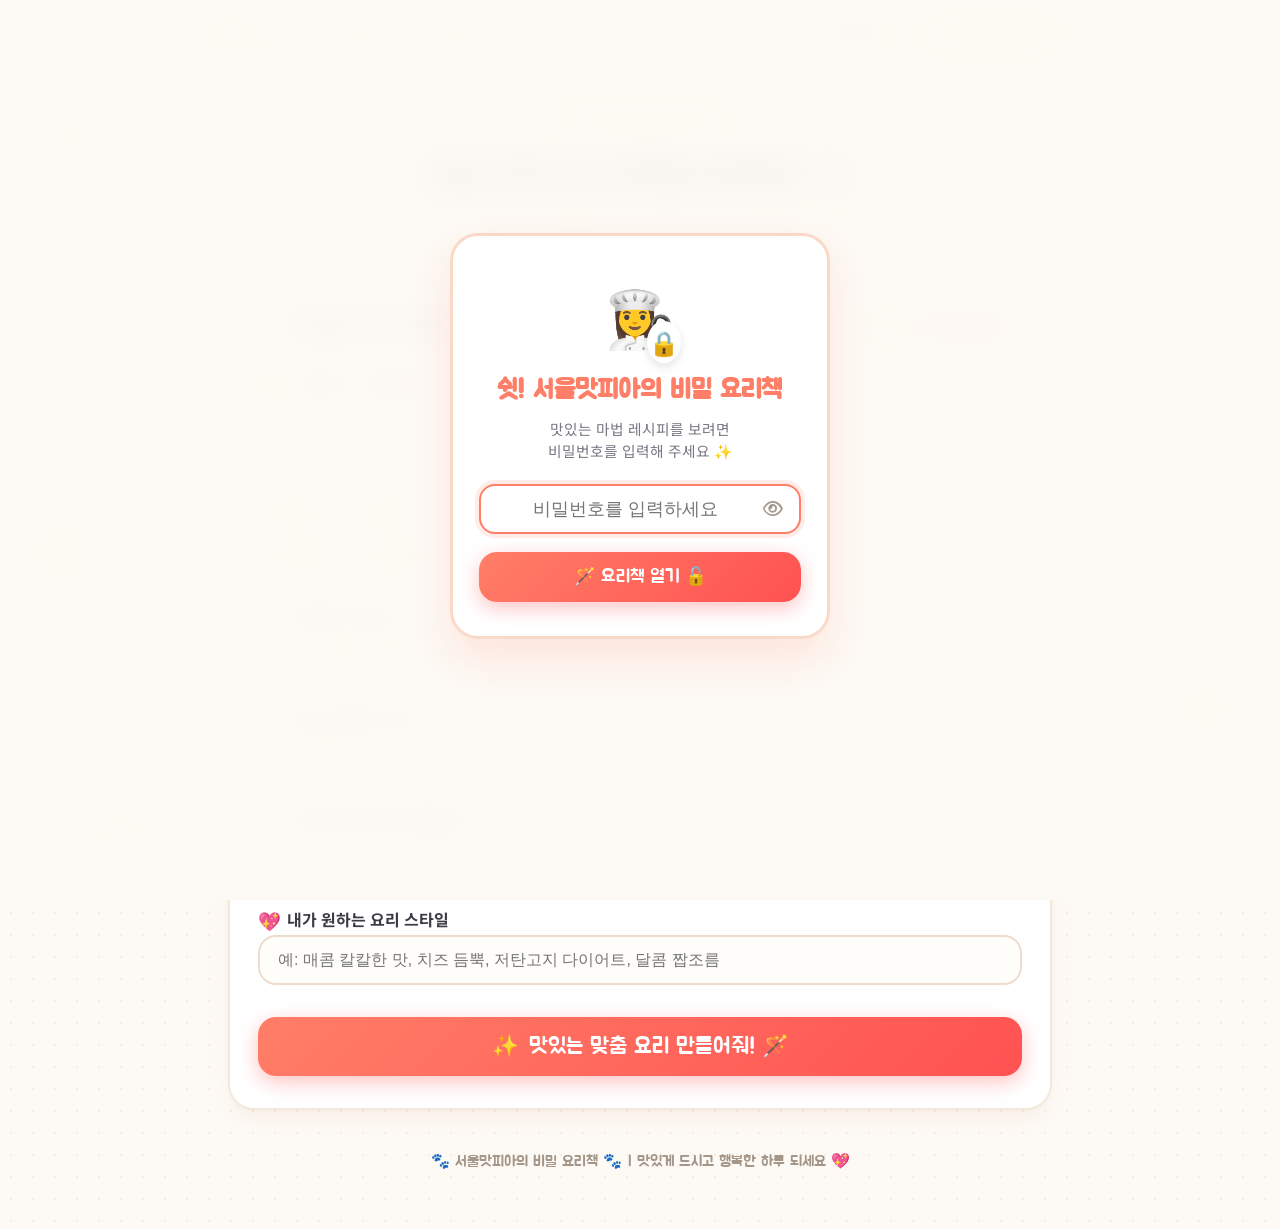
==== api/templates/index.html @ 13fbd6d3 "feat: 브랜드 네임을 '서울맛피아의 비밀 요리책'으로 전면 변경" ====
<!DOCTYPE html>
<html lang="ko">
<head>
  <meta charset="UTF-8">
  <meta name="viewport" content="width=device-width, initial-scale=1.0">
  <title>👩‍🍳 서울맛피아의 비밀 요리책 ✨</title>
  <!-- 파비콘 및 PWA 설정 -->
  <link rel="icon" type="image/svg+xml" href="/static/icons/icon.svg">
  <link rel="icon" type="image/png" href="/static/icons/icon-192.png">
  <link rel="manifest" href="data:application/manifest+json;utf-8,%7B%22name%22%3A%22%EC%84%9C%EC%9A%B8%EB%A7%9B%ED%94%BC%EC%95%84%EC%9D%98%20%EB%B9%84%EB%B0%80%20%EC%9A%94%EB%A6%AC%EC%B1%85%22%2C%22short_name%22%3A%22%EC%84%9C%EC%9A%B8%EB%A7%9B%ED%94%BC%EC%95%84%22%2C%22start_url%22%3A%22%2F%22%2C%22display%22%3A%22standalone%22%2C%22background_color%22%3A%22%23FFFDF9%22%2C%22theme_color%22%3A%22%23FF7E67%22%2C%22icons%22%3A%5B%7B%22src%22%3A%22%2Fstatic%2Ficons%2Ficon-192.png%22%2C%22sizes%22%3A%22192x192%22%2C%22type%22%3A%22image%2Fpng%22%7D%2C%7B%22src%22%3A%22%2Fstatic%2Ficons%2Ficon-512.png%22%2C%22sizes%22%3A%22512x512%22%2C%22type%22%3A%22image%2Fpng%22%7D%5D%7D">
  <meta name="theme-color" content="#FF7E67">
  <meta name="mobile-web-app-capable" content="yes">
  <meta name="apple-mobile-web-app-capable" content="yes">
  <meta name="apple-mobile-web-app-status-bar-style" content="default">
  <meta name="apple-mobile-web-app-title" content="서울맛피아">
  
  <!-- OpenGraph 메타 (미리보기 이미지) -->
  <meta property="og:title" content="서울맛피아의 비밀 요리책">
  <meta property="og:description" content="냉장고 속 재료로 만드는 AI 맞춤형 레시피 스튜디오">
  <meta property="og:image" content="/static/icons/icon-512.png">
  
  <!-- 인라인 CSS 임베드 (Vercel Serverless 배포 시 스타일 100% 무적 보장) -->
  <style>
/* --- 귀여운 꼬마 셰프 테마 스타일 --- */
:root {
  --primary: #ff7e67;
  --primary-hover: #ff654a;
  --primary-light: #fff0ec;
  --yellow-accent: #ffd166;
  --yellow-light: #fff9e6;
  --mint-accent: #06d6a0;
  --mint-light: #e8fbf6;
  --bg-color: #fdfaf5;
  --card-bg: #ffffff;
  --text-dark: #3d3a45;
  --text-soft: #7a7684;
  --border-cute: #f2e8dc;
  --border-highlight: #ffd8cc;
  --youtube-red: #ff334b;
  --radius-xl: 26px;
  --radius-lg: 18px;
  --radius-md: 14px;
  --radius-sm: 10px;
  --shadow-cute: 0 10px 25px -4px rgba(230, 160, 130, 0.12), 0 4px 10px -2px rgba(0, 0, 0, 0.03);
  --shadow-hover: 0 16px 30px -4px rgba(255, 126, 103, 0.22);
}

* {
  box-sizing: border-box;
  margin: 0;
  padding: 0;
}

body {
  font-family: 'Noto Sans KR', 'Pretendard', sans-serif;
  background-color: var(--bg-color);
  background-image: radial-gradient(#faecd8 1px, transparent 1px);
  background-size: 22px 22px;
  color: var(--text-dark);
  line-height: 1.6;
  min-height: 100vh;
  position: relative;
  overflow-x: hidden;
}

/* --- 귀여운 배경 떠다니는 장식 --- */
.bg-decorations {
  position: fixed;
  top: 0;
  left: 0;
  width: 100%;
  height: 100%;
  pointer-events: none;
  z-index: 0;
  overflow: hidden;
}

.decor-item {
  position: absolute;
  font-size: 2.2rem;
  opacity: 0.35;
  animation: floatEmoji 7s ease-in-out infinite alternate;
}

.decor-1 { top: 12%; left: 4%; animation-delay: 0s; }
.decor-2 { top: 28%; right: 5%; animation-delay: 1.5s; font-size: 2rem; }
.decor-3 { top: 58%; left: 3%; animation-delay: 3s; }
.decor-4 { top: 75%; right: 4%; animation-delay: 2s; }
.decor-5 { top: 90%; left: 8%; animation-delay: 4.5s; }
.decor-6 { top: 45%; right: 3%; animation-delay: 3.5s; }

@keyframes floatEmoji {
  0% { transform: translateY(0px) rotate(0deg); }
  100% { transform: translateY(-20px) rotate(12deg); }
}

/* --- 귀여운 상단 내비게이션 바 --- */
.navbar {
  background: rgba(255, 255, 255, 0.92);
  backdrop-filter: blur(10px);
  border-bottom: 2px dashed #f5decb;
  padding: 14px 20px;
  position: sticky;
  top: 0;
  z-index: 100;
}

.nav-container {
  max-width: 860px;
  margin: 0 auto;
  display: flex;
  justify-content: space-between;
  align-items: center;
}

.logo {
  display: flex;
  align-items: center;
  gap: 8px;
  font-family: 'Jua', cursive;
  font-size: 1.4rem;
  color: var(--primary);
  letter-spacing: 0.5px;
}

.chef-hat {
  font-size: 1.6rem;
  display: inline-block;
  animation: bounceHead 2s infinite ease-in-out;
}

@keyframes bounceHead {
  0%, 100% { transform: translateY(0); }
  50% { transform: translateY(-4px); }
}

.sparkle {
  color: #ffb703;
  font-size: 1.1rem;
}

.nav-actions {
  display: flex;
  align-items: center;
  gap: 10px;
}

.btn-cute-install {
  background: var(--coral-light);
  border: 2px solid var(--primary);
  color: var(--primary-dark);
  padding: 8px 14px;
  border-radius: 25px;
  font-family: 'Jua', cursive;
  font-size: 0.95rem;
  cursor: pointer;
  display: inline-flex;
  align-items: center;
  gap: 6px;
  transition: all 0.2s cubic-bezier(0.34, 1.56, 0.64, 1);
}

.btn-cute-install:hover {
  transform: scale(1.05);
  background: var(--primary);
  color: #fff;
}

.btn-cute-bookmark {
  background: var(--yellow-light);
  border: 2px solid var(--yellow-accent);
  color: #8f5a00;
  padding: 8px 16px;
  border-radius: 25px;
  font-family: 'Jua', cursive;
  font-size: 0.95rem;
  cursor: pointer;
  display: inline-flex;
  align-items: center;
  gap: 8px;
  transition: all 0.2s cubic-bezier(0.34, 1.56, 0.64, 1);
}

.btn-cute-bookmark:hover {
  transform: scale(1.05);
  background: var(--yellow-accent);
  color: #fff;
}

.badge-cute {
  background: var(--primary);
  color: #fff;
  font-size: 0.75rem;
  padding: 2px 8px;
  border-radius: 12px;
  font-weight: bold;
}

/* --- 메인 컨테이너 & 헤더 --- */
.container {
  max-width: 860px;
  margin: 0 auto;
  padding: 30px 18px;
  position: relative;
  z-index: 1;
}

.header {
  text-align: center;
  margin-bottom: 30px;
}

.header-badge {
  display: inline-block;
  background: #fff2e0;
  color: #c96218;
  font-family: 'Jua', cursive;
  font-size: 0.95rem;
  padding: 6px 16px;
  border-radius: 20px;
  border: 1.5px dashed #f8c291;
  margin-bottom: 10px;
}

.main-title {
  font-family: 'Jua', cursive;
  font-size: 2.3rem;
  color: var(--text-dark);
  margin-bottom: 8px;
  letter-spacing: -0.5px;
}

.subtitle {
  color: var(--text-soft);
  font-size: 1.05rem;
}

/* --- 귀여운 카드 공통 스타일 --- */
.cute-card {
  background: var(--card-bg);
  border-radius: var(--radius-xl);
  padding: 32px 28px;
  box-shadow: var(--shadow-cute);
  margin-bottom: 28px;
  border: 2px solid var(--border-cute);
  position: relative;
}

/* 마스킹 테이프 장식 */
.tape-sticker {
  position: absolute;
  top: -12px;
  left: 50%;
  transform: translateX(-50%) rotate(-1deg);
  width: 120px;
  height: 26px;
  background: rgba(255, 222, 173, 0.75);
  border-left: 2px dashed rgba(200, 160, 120, 0.4);
  border-right: 2px dashed rgba(200, 160, 120, 0.4);
  box-shadow: 0 2px 4px rgba(0, 0, 0, 0.05);
}

.form-title-row {
  display: flex;
  justify-content: space-between;
  align-items: center;
  margin-bottom: 22px;
  flex-wrap: wrap;
  gap: 10px;
}

.card-title {
  font-family: 'Jua', cursive;
  font-size: 1.45rem;
  color: var(--text-dark);
  display: flex;
  align-items: center;
  gap: 8px;
}

.btn-surprise-cute {
  background: linear-gradient(135deg, #fff3b0 0%, #ffcbf2 100%);
  border: 2px solid #ffb3c6;
  color: #6a1b9a;
  padding: 8px 16px;
  border-radius: 20px;
  font-family: 'Jua', cursive;
  font-size: 0.95rem;
  cursor: pointer;
  display: inline-flex;
  align-items: center;
  gap: 6px;
  box-shadow: 0 4px 10px rgba(255, 179, 198, 0.35);
  transition: all 0.25s cubic-bezier(0.34, 1.56, 0.64, 1);
}

.btn-surprise-cute:hover {
  transform: translateY(-2px) scale(1.04);
  box-shadow: 0 8px 16px rgba(255, 179, 198, 0.5);
}

/* --- 폼 스타일 --- */
.form-group {
  margin-bottom: 22px;
}

.label-row {
  display: flex;
  justify-content: space-between;
  align-items: center;
  margin-bottom: 8px;
}

.form-group label {
  font-weight: 700;
  color: var(--text-dark);
  font-size: 1rem;
  display: flex;
  align-items: center;
  gap: 6px;
}

.icon-bubble {
  font-size: 1.15rem;
}

.required-star {
  color: var(--primary);
  font-size: 1.1rem;
}

.btn-text-clear {
  background: none;
  border: none;
  color: var(--text-soft);
  font-size: 0.82rem;
  font-weight: 600;
  cursor: pointer;
  display: inline-flex;
  align-items: center;
  gap: 4px;
}

.btn-text-clear:hover {
  color: var(--primary);
}

input[type="text"],
select {
  width: 100%;
  padding: 14px 18px;
  border: 2px solid #ecdcd0;
  border-radius: var(--radius-lg);
  font-size: 1rem;
  color: var(--text-dark);
  background-color: #fffdfa;
  transition: all 0.2s ease;
  outline: none;
}

input[type="text"]:focus,
select:focus {
  border-color: var(--primary);
  background-color: #ffffff;
  box-shadow: 0 0 0 4px rgba(255, 126, 103, 0.18);
}

/* --- 톡톡 누르는 인기 재료 칩 --- */
.quick-chips-wrapper {
  margin-top: 12px;
}

.chips-label {
  display: block;
  font-size: 0.85rem;
  font-weight: 700;
  color: #b5835a;
  margin-bottom: 8px;
}

.chips-list {
  display: flex;
  flex-wrap: wrap;
  gap: 7px;
}

.ingredient-chip {
  background: #ffffff;
  border: 2px solid #fae1d2;
  border-radius: 20px;
  padding: 6px 13px;
  font-size: 0.88rem;
  font-weight: 700;
  color: #634b3e;
  cursor: pointer;
  display: inline-flex;
  align-items: center;
  gap: 5px;
  box-shadow: 0 2px 5px rgba(230, 160, 130, 0.08);
  transition: all 0.18s cubic-bezier(0.34, 1.56, 0.64, 1);
}

.ingredient-chip:hover {
  background: var(--primary-light);
  border-color: var(--primary);
  color: var(--primary);
  transform: translateY(-2px) scale(1.05);
}

.ingredient-chip.chip-active {
  background: var(--primary);
  border-color: var(--primary);
  color: #ffffff;
  box-shadow: 0 4px 10px rgba(255, 126, 103, 0.35);
}

.chip-emoji {
  font-size: 1.05rem;
}

.form-row {
  display: grid;
  grid-template-columns: 1fr 1fr;
  gap: 16px;
}

/* --- 메인 버튼 스타일 --- */
.btn-cute-submit {
  width: 100%;
  background: linear-gradient(135deg, #ff7e67 0%, #ff5252 100%);
  color: #fff;
  padding: 16px 24px;
  font-family: 'Jua', cursive;
  font-size: 1.35rem;
  border-radius: var(--radius-lg);
  border: none;
  cursor: pointer;
  box-shadow: 0 6px 20px rgba(255, 82, 82, 0.35);
  display: inline-flex;
  align-items: center;
  justify-content: center;
  gap: 10px;
  transition: all 0.25s cubic-bezier(0.34, 1.56, 0.64, 1);
  margin-top: 10px;
}

.btn-cute-submit:hover {
  transform: translateY(-3px) scale(1.01);
  box-shadow: 0 10px 25px rgba(255, 82, 82, 0.45);
}

/* --- 보글보글 로딩 애니메이션 --- */
.cute-cooking-pot {
  position: relative;
  width: 90px;
  height: 90px;
  margin: 0 auto 15px;
  display: flex;
  align-items: center;
  justify-content: center;
}

.pot-emoji {
  font-size: 4.5rem;
  animation: potWiggle 1.2s infinite ease-in-out;
}

@keyframes potWiggle {
  0%, 100% { transform: rotate(0deg); }
  25% { transform: rotate(-5deg) scale(1.05); }
  75% { transform: rotate(5deg) scale(1.05); }
}

.steam {
  position: absolute;
  font-size: 1.3rem;
  opacity: 0;
  animation: steamRise 2s infinite ease-out;
}

.steam-1 { top: 0px; left: 20px; animation-delay: 0s; }
.steam-2 { top: -10px; left: 40px; animation-delay: 0.6s; }
.steam-3 { top: 0px; right: 20px; animation-delay: 1.2s; }

@keyframes steamRise {
  0% { transform: translateY(10px) scale(0.6); opacity: 0; }
  50% { opacity: 0.8; }
  100% { transform: translateY(-30px) scale(1.2); opacity: 0; }
}

.loading-title {
  font-family: 'Jua', cursive;
  font-size: 1.4rem;
  color: var(--primary);
  margin-bottom: 6px;
}

.loading-subtext {
  color: var(--text-soft);
  font-size: 0.95rem;
}

/* --- 3종 추천 요리 선택 탭 --- */
.recipe-selection-section {
  margin-bottom: 25px;
}

.selection-title {
  font-family: 'Jua', cursive;
  font-size: 1.4rem;
  color: var(--text-dark);
  margin-bottom: 14px;
  display: flex;
  align-items: center;
  gap: 8px;
}

.recipe-tabs-grid {
  display: grid;
  grid-template-columns: repeat(3, 1fr);
  gap: 12px;
}

.recipe-tab-card {
  background: #ffffff;
  border: 2.5px solid #fae3d5;
  border-radius: var(--radius-lg);
  padding: 16px 14px;
  cursor: pointer;
  transition: all 0.25s cubic-bezier(0.34, 1.56, 0.64, 1);
  box-shadow: 0 4px 12px rgba(240, 180, 150, 0.1);
  display: flex;
  flex-direction: column;
  justify-content: space-between;
}

.recipe-tab-card:hover {
  transform: translateY(-3px) scale(1.02);
  border-color: var(--primary);
  box-shadow: var(--shadow-hover);
}

.recipe-tab-card.active-tab {
  border-color: var(--primary);
  background: #fff8f5;
  box-shadow: 0 0 0 3px rgba(255, 126, 103, 0.25), var(--shadow-hover);
}

.tab-tag {
  font-family: 'Jua', cursive;
  font-size: 0.85rem;
  color: #ff5252;
  background: #ffebe6;
  padding: 4px 10px;
  border-radius: 12px;
  display: inline-block;
  margin-bottom: 8px;
  align-self: flex-start;
}

.tab-title {
  font-family: 'Jua', cursive;
  font-size: 1.15rem;
  color: var(--text-dark);
  margin-bottom: 6px;
  line-height: 1.3;
}

.tab-meta {
  font-size: 0.82rem;
  color: var(--text-soft);
  display: flex;
  gap: 8px;
  font-weight: 600;
}

/* --- 레시피 북 스타일 상세 결과 카드 --- */
.recipe-book-card {
  border: 3px solid #f2dbcb;
  background: #ffffff;
  position: relative;
  padding-top: 40px;
}

.spiral-binding {
  position: absolute;
  top: 10px;
  left: 20px;
  right: 20px;
  display: flex;
  justify-content: space-around;
}

.spiral-binding span {
  width: 14px;
  height: 14px;
  background: #f7ede2;
  border: 2px solid #dfcfc0;
  border-radius: 50%;
}

.result-header {
  display: flex;
  justify-content: space-between;
  align-items: center;
  margin-bottom: 18px;
  flex-wrap: wrap;
  gap: 10px;
}

.cute-badge {
  background: #fff0eb;
  color: var(--primary);
  font-family: 'Jua', cursive;
  font-size: 0.95rem;
  padding: 6px 14px;
  border-radius: 20px;
  border: 1.5px solid #ffd2c7;
}

.btn-cute-action {
  background: #f7fafc;
  border: 1.5px solid #e2e8f0;
  color: var(--text-dark);
  padding: 8px 14px;
  border-radius: 18px;
  font-size: 0.85rem;
  font-weight: 700;
  cursor: pointer;
  display: inline-flex;
  align-items: center;
  gap: 6px;
  transition: all 0.2s;
}

.btn-cute-action:hover {
  background: var(--primary-light);
  border-color: var(--primary);
  color: var(--primary);
  transform: translateY(-1px);
}

.btn-bookmarked {
  background: #fff0f3 !important;
  color: #ff3366 !important;
  border-color: #ffb3c6 !important;
}

.menu-title {
  font-family: 'Jua', cursive;
  font-size: 2.1rem;
  color: var(--text-dark);
  margin-bottom: 6px;
}

.menu-desc {
  color: var(--text-soft);
  font-size: 1.05rem;
  margin-bottom: 14px;
}

.menu-tags {
  display: flex;
  gap: 8px;
  flex-wrap: wrap;
}

.tag-cute {
  background: #fef7ee;
  border: 1.5px solid #fae1c5;
  padding: 6px 14px;
  border-radius: 20px;
  font-size: 0.88rem;
  font-weight: 700;
  color: #a45a19;
  display: inline-flex;
  align-items: center;
  gap: 6px;
}

/* --- 귀여운 TV 유튜브 배너 --- */
.cute-tv-card {
  background: #fff5f5;
  border: 2px dashed #ffccd5;
  border-radius: var(--radius-lg);
  padding: 18px 22px;
  margin: 20px 0;
  display: flex;
  justify-content: space-between;
  align-items: center;
  gap: 15px;
}

.youtube-badge {
  color: var(--youtube-red);
  font-family: 'Jua', cursive;
  font-size: 0.95rem;
  margin-bottom: 4px;
}

.yt-title {
  font-size: 1.05rem;
  font-weight: 700;
  color: var(--text-dark);
  margin-bottom: 2px;
}

.yt-channel {
  font-size: 0.85rem;
  color: var(--text-soft);
}

.btn-youtube-cute {
  background: var(--youtube-red);
  color: #fff;
  padding: 10px 20px;
  font-family: 'Jua', cursive;
  font-size: 1rem;
  border-radius: 25px;
  text-decoration: none;
  flex-shrink: 0;
  box-shadow: 0 4px 12px rgba(255, 51, 75, 0.3);
  transition: all 0.2s cubic-bezier(0.34, 1.56, 0.64, 1);
}

.btn-youtube-cute:hover {
  transform: scale(1.05);
  background: #e6203a;
  color: #fff;
}

/* --- 귀여운 건강 쑥쑥 영양 노트 --- */
.cute-nutrition-card {
  background: #fffcf7;
  border: 2px solid #ffeedb;
  border-radius: var(--radius-lg);
  padding: 20px;
  margin: 20px 0;
}

.nutrition-header {
  display: flex;
  justify-content: space-between;
  align-items: center;
  margin-bottom: 14px;
}

.nutrition-header h3 {
  font-family: 'Jua', cursive;
  font-size: 1.25rem;
  color: #d96b27;
  display: flex;
  align-items: center;
  gap: 6px;
}

.calories-badge-cute {
  background: var(--yellow-accent);
  color: #704800;
  font-family: 'Jua', cursive;
  font-size: 1.05rem;
  padding: 4px 14px;
  border-radius: 20px;
  box-shadow: 0 2px 8px rgba(255, 209, 102, 0.4);
}

.nutrition-grid {
  display: grid;
  grid-template-columns: repeat(4, 1fr);
  gap: 10px;
  margin-bottom: 12px;
}

.cute-nutri-item {
  background: #ffffff;
  border: 1.5px solid #ffe3c6;
  border-radius: var(--radius-md);
  padding: 10px;
  text-align: center;
}

.nutri-label {
  display: block;
  font-size: 0.78rem;
  font-weight: 700;
  color: var(--text-soft);
  margin-bottom: 2px;
}

.nutri-val {
  font-family: 'Jua', cursive;
  font-size: 1.15rem;
  color: var(--text-dark);
}

.nutri-summary-cute {
  font-size: 0.88rem;
  color: #634720;
  background: #fff8eb;
  padding: 10px 14px;
  border-radius: var(--radius-sm);
  margin-top: 8px;
  border: 1px dashed #fbd79e;
}

/* 귀여운 구분선 */
.cute-divider {
  text-align: center;
  margin: 25px 0;
  position: relative;
}

.cute-divider::before {
  content: "";
  position: absolute;
  top: 50%;
  left: 0;
  right: 0;
  height: 2px;
  background: #f7e6d7;
  z-index: 0;
}

.cute-divider span {
  background: #fff;
  padding: 0 15px;
  position: relative;
  z-index: 1;
  font-size: 0.95rem;
  letter-spacing: 4px;
}

/* --- 재료 & 양념 그리드 --- */
.recipe-grid {
  display: grid;
  grid-template-columns: 1fr 1fr;
  gap: 20px;
}

.cute-box h3 {
  font-family: 'Jua', cursive;
  font-size: 1.3rem;
  color: var(--text-dark);
  margin-bottom: 14px;
  display: flex;
  align-items: center;
  gap: 8px;
}

.cute-list {
  list-style: none;
}

.cute-list li {
  position: relative;
  padding: 8px 0 8px 24px;
  font-size: 0.95rem;
  font-weight: 600;
  border-bottom: 1px dashed #f5e4d5;
}

.cute-list li:last-child {
  border-bottom: none;
}

.cute-list li::before {
  content: "✨";
  font-size: 0.85rem;
  position: absolute;
  left: 2px;
  top: 8px;
}

/* --- 단계별 조리 순서 --- */
.cute-steps {
  list-style: none;
  counter-reset: cute-step;
}

.cute-steps li {
  counter-increment: cute-step;
  position: relative;
  padding: 14px 16px 14px 54px;
  background: #fffcf8;
  border: 1.5px solid #fae8d8;
  border-radius: var(--radius-md);
  margin-bottom: 12px;
  font-size: 0.98rem;
  line-height: 1.55;
  font-weight: 500;
}

.cute-steps li::before {
  content: counter(cute-step);
  position: absolute;
  left: 14px;
  top: 14px;
  background: var(--primary);
  color: #fff;
  font-family: 'Jua', cursive;
  width: 28px;
  height: 28px;
  border-radius: 50%;
  display: flex;
  align-items: center;
  justify-content: center;
  font-size: 1rem;
  box-shadow: 0 2px 6px rgba(255, 126, 103, 0.4);
}

/* --- 팁 & 대체 가이드 --- */
.tips-grid {
  display: grid;
  grid-template-columns: 1fr 1fr;
  gap: 16px;
}

.cute-tip-box {
  padding: 18px;
  border-radius: var(--radius-lg);
}

.cute-tip-box h4 {
  font-family: 'Jua', cursive;
  font-size: 1.15rem;
  margin-bottom: 10px;
  display: flex;
  align-items: center;
  gap: 6px;
}

.cute-tip-box ul {
  padding-left: 18px;
  font-size: 0.9rem;
  line-height: 1.5;
}

.cute-tip-box li {
  margin-bottom: 6px;
}

.fail-proof {
  background-color: #fff8eb;
  border: 2px solid #ffe1a8;
}

.fail-proof h4 {
  color: #c96218;
}

.substitute {
  background-color: #f0fdf4;
  border: 2px solid #bbf7d0;
}

.substitute h4 {
  color: #15803d;
}

/* --- 비밀 요리책 드로어 --- */
.drawer-overlay {
  position: fixed;
  top: 0;
  left: 0;
  width: 100%;
  height: 100%;
  background: rgba(80, 50, 40, 0.45);
  backdrop-filter: blur(4px);
  z-index: 200;
  display: flex;
  justify-content: flex-end;
}

.cute-drawer {
  background: #fffaf4;
  width: 100%;
  max-width: 440px;
  height: 100%;
  padding: 28px 22px;
  overflow-y: auto;
  box-shadow: -8px 0 30px rgba(100, 50, 30, 0.2);
  display: flex;
  flex-direction: column;
}

.drawer-header h2 {
  font-family: 'Jua', cursive;
  font-size: 1.5rem;
  color: var(--text-dark);
}

.btn-close {
  background: none;
  border: none;
  font-size: 2rem;
  cursor: pointer;
  color: var(--text-soft);
}

.bookmark-item {
  background: #ffffff;
  border: 2px solid #f8e5d7;
  border-radius: var(--radius-lg);
  padding: 16px;
  margin-bottom: 12px;
  box-shadow: 0 4px 10px rgba(220, 160, 130, 0.08);
}

.bookmark-item-title {
  font-family: 'Jua', cursive;
  font-size: 1.2rem;
  color: var(--text-dark);
  margin-bottom: 4px;
}

.bookmark-item-meta {
  font-size: 0.82rem;
  color: var(--text-soft);
  font-weight: 600;
  margin-bottom: 12px;
}

.bookmark-item-actions {
  display: flex;
  gap: 8px;
}

/* --- 에러 알림 --- */
.cute-alert {
  background: #fff1f2;
  border: 2px solid #fecdd3;
  color: #e11d48;
  border-radius: var(--radius-lg);
  padding: 16px 20px;
  display: flex;
  align-items: center;
  gap: 12px;
  font-weight: 700;
}

.alert-icon {
  font-size: 1.5rem;
}

/* --- 유틸리티 & 푸터 --- */
.hidden {
  display: none !important;
}

.footer {
  text-align: center;
  color: #a49688;
  font-family: 'Jua', cursive;
  font-size: 0.95rem;
  margin-top: 40px;
  padding-bottom: 25px;
}

/* --- 완벽 모바일 최적화 미디어 쿼리 --- */
@media (max-width: 768px) {
  html, body {
    overflow-x: hidden;
    width: 100%;
  }

  .container {
    padding: 18px 12px;
  }

  /* 상단 네비게이션 모바일 최적화 */
  .navbar {
    padding: 10px 14px;
  }

  .nav-container {
    gap: 6px;
  }

  .logo {
    font-size: 1.15rem;
    gap: 5px;
  }

  .chef-hat {
    font-size: 1.35rem;
  }

  .nav-actions {
    gap: 6px;
  }

  .btn-cute-install,
  .btn-cute-bookmark {
    padding: 6px 10px;
    font-size: 0.82rem;
    border-radius: 18px;
    gap: 4px;
  }

  /* 헤더 텍스트 모바일 크기 */
  .header-badge {
    font-size: 0.85rem;
    padding: 5px 12px;
  }

  .main-title {
    font-size: 1.55rem;
    line-height: 1.35;
    margin-top: 8px;
  }

  .subtitle {
    font-size: 0.88rem;
    padding: 0 5px;
  }

  /* 카드 패딩 및 레이아웃 */
  .cute-card {
    padding: 20px 14px;
    border-radius: var(--radius-lg);
  }

  .card-title {
    font-size: 1.25rem;
  }

  .btn-surprise-cute {
    font-size: 0.82rem;
    padding: 6px 10px;
  }

  .form-title-row {
    flex-direction: column;
    align-items: flex-start;
    gap: 10px;
  }

  /* 폼 요소 모바일 최적화 */
  .form-row,
  .recipe-grid,
  .tips-grid {
    grid-template-columns: 1fr;
    gap: 14px;
  }

  input[type="text"],
  select {
    font-size: 16px !important; /* iOS 자동 확대 방지 */
    padding: 12px 14px;
    height: 48px; /* 터치 친화적 높이 */
  }

  /* 재료 칩 모바일 터치 최적화 */
  .chips-list {
    gap: 6px;
  }

  .ingredient-chip {
    padding: 6px 10px;
    font-size: 0.84rem;
    height: 36px;
  }

  /* 추천 메뉴 3가지 탭 모바일 1열 카드 배치 */
  .recipe-tabs-grid {
    grid-template-columns: 1fr;
    gap: 12px;
  }

  .tab-card {
    padding: 14px 16px;
  }

  /* 상세 결과 헤더 및 액션 버튼 그리드 */
  .result-header {
    flex-direction: column;
    align-items: flex-start;
    gap: 12px;
  }

  .recipe-actions {
    width: 100%;
    display: grid;
    grid-template-columns: repeat(2, 1fr);
    gap: 8px;
  }

  .btn-cute-action {
    width: 100%;
    justify-content: center;
    padding: 8px 10px;
    font-size: 0.84rem;
  }

  .menu-title {
    font-size: 1.45rem;
  }

  /* 영양 성분 카드 2열 그리드 */
  .nutrition-grid {
    grid-template-columns: repeat(2, 1fr);
    gap: 8px;
  }

  .cute-nutri-item {
    padding: 10px 8px;
  }

  .nutri-val {
    font-size: 1.05rem;
  }

  /* 유튜브 카드 세로 정렬 */
  .cute-tv-card {
    flex-direction: column;
    align-items: stretch;
    gap: 14px;
    padding: 16px;
  }

  .btn-youtube-cute {
    width: 100%;
    text-align: center;
    justify-content: center;
    padding: 12px;
    font-size: 0.95rem;
  }

  /* 배경 이모지 모바일에서 은은하게 */
  .decor-item {
    opacity: 0.18;
    font-size: 1.6rem;
  }
}

/* 400px 이하 초소형 스마트폰 (iPhone SE 등) */
@media (max-width: 400px) {
  .logo-text {
    font-size: 0.98rem;
  }
  .btn-cute-install span,
  .btn-cute-bookmark span:first-child {
    display: none; /* 아이콘과 뱃지만 표시 */
  }
  .btn-cute-install,
  .btn-cute-bookmark {
    padding: 6px 8px;
  }
  .main-title {
    font-size: 1.35rem;
  }
}

/* --- 인쇄 최적화 --- */
@media print {
  body {
    background: #fff;
    color: #000;
  }
  .bg-decorations,
  .navbar,
  .input-card,
  .loading-card,
  .recipe-selection-section,
  .alert,
  .recipe-actions,
  .footer,
  .drawer-overlay {
    display: none !important;
  }
  .cute-card {
    border: none;
    box-shadow: none;
    padding: 0;
  }
}
  
/* --- 🔒 비밀번호 잠금 화면 스타일 --- */
.lock-screen-overlay {
  position: fixed;
  top: 0;
  left: 0;
  width: 100vw;
  height: 100vh;
  background: rgba(253, 250, 245, 0.96);
  backdrop-filter: blur(16px);
  z-index: 99999;
  display: flex;
  align-items: center;
  justify-content: center;
  padding: 20px;
  transition: opacity 0.35s ease, visibility 0.35s ease;
}

.lock-screen-overlay.unlocked {
  opacity: 0;
  visibility: hidden;
  pointer-events: none;
}

.lock-card {
  width: 100%;
  max-width: 380px;
  background: #ffffff;
  border: 3px solid #fbd9c8;
  border-radius: 28px;
  padding: 34px 26px;
  text-align: center;
  box-shadow: 0 20px 45px rgba(255, 126, 103, 0.18);
  animation: popIn 0.4s cubic-bezier(0.34, 1.56, 0.64, 1);
  position: relative;
}

@keyframes popIn {
  0% { transform: scale(0.85); opacity: 0; }
  100% { transform: scale(1); opacity: 1; }
}

.lock-card.shake {
  animation: shakeCard 0.4s ease;
}

@keyframes shakeCard {
  0%, 100% { transform: translateX(0); }
  20%, 60% { transform: translateX(-8px); }
  40%, 80% { transform: translateX(8px); }
}

.lock-icon-wrapper {
  position: relative;
  display: inline-block;
  margin-bottom: 12px;
}

.lock-chef {
  font-size: 3.5rem;
  display: inline-block;
  animation: floatEmoji 4s infinite alternate;
}

.lock-badge {
  position: absolute;
  bottom: -4px;
  right: -6px;
  font-size: 1.5rem;
  background: #fff;
  border-radius: 50%;
  padding: 2px;
  box-shadow: 0 4px 10px rgba(0,0,0,0.1);
}

.lock-title {
  font-family: 'Jua', cursive;
  font-size: 1.6rem;
  color: var(--primary);
  margin-bottom: 6px;
}

.lock-desc {
  font-size: 0.92rem;
  color: var(--text-soft);
  line-height: 1.5;
  margin-bottom: 22px;
}

.lock-form {
  display: flex;
  flex-direction: column;
  gap: 12px;
}

.lock-input-group {
  position: relative;
  width: 100%;
}

.lock-input {
  width: 100%;
  height: 50px;
  border: 2px solid #f2dfd3;
  border-radius: 16px;
  padding: 0 45px 0 16px;
  font-size: 1.1rem;
  text-align: center;
  background: #fffaf7;
  color: var(--text-dark);
  outline: none;
  transition: all 0.2s;
}

.lock-input:focus {
  border-color: var(--primary);
  background: #ffffff;
  box-shadow: 0 0 0 4px rgba(255, 126, 103, 0.15);
}

.btn-toggle-pw {
  position: absolute;
  right: 14px;
  top: 50%;
  transform: translateY(-50%);
  background: none;
  border: none;
  color: #a49688;
  font-size: 1.1rem;
  cursor: pointer;
  padding: 4px;
}

.lock-error-msg {
  color: #e11d48;
  font-size: 0.85rem;
  font-weight: 700;
  background: #fff1f2;
  border: 1px solid #fecdd3;
  border-radius: 10px;
  padding: 8px;
}

.btn-unlock {
  margin-top: 6px;
  padding: 14px;
  font-size: 1.1rem;
}

.btn-lock-app {
  background: #f4ede4;
  border: 2px solid #e0d2c1;
  color: #7a6e60;
  padding: 6px 12px;
  border-radius: 18px;
  font-family: 'Jua', cursive;
  font-size: 0.85rem;
  cursor: pointer;
  display: inline-flex;
  align-items: center;
  gap: 4px;
  transition: all 0.2s;
}

.btn-lock-app:hover {
  background: #e2d3c0;
  color: #4a3e30;
}

</style>
  <!-- Font Awesome 아이콘 -->
  <link rel="stylesheet" href="https://cdnjs.cloudflare.com/ajax/libs/font-awesome/6.4.0/css/all.min.css">
  <!-- 귀여운 한글 폰트 (Jua & Pretendard) -->
  <link rel="preconnect" href="https://fonts.googleapis.com">
  <link rel="preconnect" href="https://fonts.gstatic.com" crossorigin>
  <link href="https://fonts.googleapis.com/css2?family=Jua&family=Noto+Sans+KR:wght@400;600;700;900&display=swap" rel="stylesheet">
</head>
<body>
  <!-- 🔒 비밀번호 잠금 화면 오버레이 -->
  <div id="lockScreen" class="lock-screen-overlay">
    <div class="lock-card cute-card">
      <div class="lock-icon-wrapper">
        <span class="lock-chef">👩‍🍳</span>
        <span class="lock-badge">🔒</span>
      </div>
      <h2 class="lock-title">쉿! 서울맛피아의 비밀 요리책</h2>
      <p class="lock-desc">맛있는 마법 레시피를 보려면<br>비밀번호를 입력해 주세요 ✨</p>
      
      <form id="lockForm" class="lock-form" onsubmit="return false;">
        <div class="lock-input-group">
          <input type="password" id="appPasswordInput" class="lock-input" placeholder="비밀번호를 입력하세요" autocomplete="current-password" required autofocus>
          <button type="button" id="togglePasswordBtn" class="btn-toggle-pw" title="비밀번호 보기/숨기기">
            <i class="fa-regular fa-eye"></i>
          </button>
        </div>
        <div id="lockErrorMsg" class="lock-error-msg hidden">
          <span>😿 비밀번호가 맞지 않아요! 다시 입력해 보세요.</span>
        </div>
        <button type="submit" id="unlockBtn" class="btn btn-cute-submit btn-unlock">
          <span>🪄 요리책 열기 🔓</span>
        </button>
      </form>
    </div>
  </div>
  <!-- 귀여운 배경 장식 요소들 -->
  <div class="bg-decorations" aria-hidden="true">
    <span class="decor-item decor-1">🍳</span>
    <span class="decor-item decor-2">🥕</span>
    <span class="decor-item decor-3">🥞</span>
    <span class="decor-item decor-4">🥑</span>
    <span class="decor-item decor-5">🍓</span>
    <span class="decor-item decor-6">🧁</span>
  </div>

  <!-- 상단 내비게이션 바 -->
  <nav class="navbar">
    <div class="nav-container">
      <div class="logo">
        <span class="chef-hat">👩‍🍳</span>
        <span class="logo-text">서울맛피아의 비밀 요리책</span>
        <span class="sparkle">✨</span>
      </div>
      <div class="nav-actions">
        <button id="installPwaBtn" class="btn btn-cute-install hidden" title="홈 화면에 앱 설치하기">
          <i class="fa-solid fa-cloud-arrow-down"></i> <span>앱 설치</span>
        </button>
        <button id="lockAppBtn" class="btn-lock-app" title="앱 다시 잠그기"><i class="fa-solid fa-lock"></i> <span>잠그기</span></button>
        <button id="openBookmarksBtn" class="btn btn-cute-bookmark">
          <span>🎀 비밀 요리책</span>
          <span id="bookmarkCountBadge" class="badge-cute">0</span>
        </button>
      </div>
    </div>
  </nav>

  <div class="container">
    <!-- 헤더 영역 -->
    <header class="header">
      <div class="header-badge">🍲 냉장고 파먹기 대작전!</div>
      <h1 class="main-title">오늘 우리 집 식탁을 부탁해! 🍳</h1>
      <p class="subtitle">냉장고 속 잠자고 있는 재료들로 마법 같은 3가지 요리를 만들어줄게요 🪄</p>
    </header>

    <!-- 메인 콘텐츠 영역 -->
    <main class="main-content">
      <!-- 1. 입력 폼 카드 (요리 주문서 테마) -->
      <section class="card input-card cute-card">
        <div class="tape-sticker"></div>
        <div class="form-title-row">
          <h2 class="card-title">
            <span class="title-icon">📋</span> 오늘의 요리 주문서
          </h2>
          <button type="button" id="randomRecipeBtn" class="btn-surprise-cute">
            <span>🎲 오늘 뭐 먹을까냥?</span>
          </button>
        </div>

        <form id="recipeForm">
          <!-- 보유 재료 -->
          <div class="form-group">
            <div class="label-row">
              <label for="ingredients">
                <span class="icon-bubble">🧺</span> 내 냉장고 속 재료들 <span class="required-star">★</span>
              </label>
              <button type="button" id="clearIngredientsBtn" class="btn-text-clear hidden">
                <i class="fa-solid fa-rotate-left"></i> 싹 비우기
              </button>
            </div>
            
            <input type="text" id="ingredients" name="ingredients" 
                   placeholder="재료를 적거나 아래 재료 칩을 콕콕 눌러보세요!" required>
            
            <!-- 원터치 인기 식재료 태그 칩 -->
            <div class="quick-chips-wrapper">
              <span class="chips-label">👇 콕! 누르면 바구니에 쏙 담겨요:</span>
              <div class="chips-list">
                <button type="button" class="ingredient-chip" data-name="계란"><span class="chip-emoji">🥚</span> 계란</button>
                <button type="button" class="ingredient-chip" data-name="양파"><span class="chip-emoji">🧅</span> 양파</button>
                <button type="button" class="ingredient-chip" data-name="감자"><span class="chip-emoji">🥔</span> 감자</button>
                <button type="button" class="ingredient-chip" data-name="스팸"><span class="chip-emoji">🥓</span> 스팸</button>
                <button type="button" class="ingredient-chip" data-name="돼지고기"><span class="chip-emoji">🥩</span> 돼지고기</button>
                <button type="button" class="ingredient-chip" data-name="김치"><span class="chip-emoji">🥬</span> 김치</button>
                <button type="button" class="ingredient-chip" data-name="대파"><span class="chip-emoji">🌱</span> 대파</button>
                <button type="button" class="ingredient-chip" data-name="마늘"><span class="chip-emoji">🧄</span> 마늘</button>
                <button type="button" class="ingredient-chip" data-name="참치캔"><span class="chip-emoji">🥫</span> 참치캔</button>
                <button type="button" class="ingredient-chip" data-name="치즈"><span class="chip-emoji">🧀</span> 치즈</button>
                <button type="button" class="ingredient-chip" data-name="두부"><span class="chip-emoji">🥘</span> 두부</button>
                <button type="button" class="ingredient-chip" data-name="버섯"><span class="chip-emoji">🍄</span> 버섯</button>
                <button type="button" class="ingredient-chip" data-name="청양고추"><span class="chip-emoji">🌶️</span> 청양고추</button>
                <button type="button" class="ingredient-chip" data-name="버터"><span class="chip-emoji">🧈</span> 버터</button>
              </div>
            </div>
          </div>

          <!-- 인원수 & 조리시간 그리드 -->
          <div class="form-row">
            <div class="form-group">
              <label for="servings"><span class="icon-bubble">🍽️</span> 몇 명이서 먹나요?</label>
              <select id="servings" name="servings">
                <option value="1인분 (혼밥)">1인분 (나 혼자 냠냠)</option>
                <option value="2인분" selected>2인분 (알콩달콩 둘이서)</option>
                <option value="3~4인분 (가족)">3~4인분 (다 함께 왁자지껄)</option>
                <option value="5인분 이상 (파티)">5인분 이상 (파티 타임! 🎉)</option>
              </select>
            </div>

            <div class="form-group">
              <label for="cookingTime"><span class="icon-bubble">⏰</span> 조리 시간</label>
              <select id="cookingTime" name="cookingTime">
                <option value="10분 컷 초간단">10분 컷 (초스피드 ⚡)</option>
                <option value="20분 이내" selected>20분 이내 (적당히 뚝딱 🍳)</option>
                <option value="30분 이내">30분 이내 (여유롭게 🍲)</option>
                <option value="40분 이상 정성 요리">40분 이상 (정성 가득 특식 👑)</option>
              </select>
            </div>
          </div>

          <!-- 조리도구 -->
          <div class="form-group">
            <label for="tools"><span class="icon-bubble">🍳</span> 사용 가능한 조리도구</label>
            <input type="text" id="tools" name="tools" 
                   placeholder="예: 프라이팬, 냄비, 전자레인지, 에어프라이어" 
                   value="프라이팬, 냄비">
          </div>

          <!-- 알레르기 & 비선호 성분 -->
          <div class="form-group">
            <label for="allergies"><span class="icon-bubble">🚫</span> 피하고 싶은 재료 (알레르기)</label>
            <input type="text" id="allergies" name="allergies" 
                   placeholder="예: 땅콩 빼주세요, 갑각류 알레르기 (없으면 비워두세요)">
          </div>

          <!-- 선호 음식 / 스타일 -->
          <div class="form-group">
            <label for="preference"><span class="icon-bubble">💖</span> 내가 원하는 요리 스타일</label>
            <input type="text" id="preference" name="preference" 
                   placeholder="예: 매콤 칼칼한 맛, 치즈 듬뿍, 저탄고지 다이어트, 달콤 짭조름">
          </div>

          <!-- 생성 버튼 -->
          <button type="submit" id="generateBtn" class="btn btn-cute-submit">
            <span class="btn-sparkle">✨</span> 맛있는 맞춤 요리 만들어줘! 🪄
          </button>
        </form>
      </section>

      <!-- 2. 로딩 인디케이터 (보글보글 요리 애니메이션) -->
      <section id="loadingSection" class="card loading-card cute-card hidden">
        <div class="cute-cooking-pot">
          <span class="steam steam-1">🫧</span>
          <span class="steam steam-2">💨</span>
          <span class="steam steam-3">🫧</span>
          <div class="pot-emoji">🍲</div>
        </div>
        <h3 class="loading-title">서울맛피아가 보글보글 요리 구상 중... 🍳</h3>
        <p class="loading-subtext">영양 가득 3가지 요리와 유튜브 영상 레시피를 정성껏 끓이고 있어요 🧂✨</p>
      </section>

      <!-- 3. 에러 알림창 -->
      <div id="errorAlert" class="alert alert-danger cute-alert hidden">
        <span class="alert-icon">😿</span>
        <span id="errorMessage">앗! 요리 레시피를 만드는 중 문제가 생겼어요.</span>
      </div>

      <!-- 4. 다중 레시피 선택 탭 (3종 메뉴 선택 카드) -->
      <section id="recipeSelectionSection" class="recipe-selection-section hidden">
        <h3 class="selection-title">
          <span>✨</span> 오늘의 특급 추천 메뉴 3가지! <span>👇</span>
        </h3>
        <div id="recipeTabs" class="recipe-tabs-grid">
          <!-- 3가지 요리 카드가 동적으로 생성됩니다 -->
        </div>
      </section>

      <!-- 5. 선택된 레시피 상세 결과 카드 (레시피 북 스타일) -->
      <section id="resultSection" class="card result-card recipe-book-card hidden">
        <div class="spiral-binding" aria-hidden="true">
          <span></span><span></span><span></span><span></span><span></span><span></span>
        </div>

        <!-- 결과 상단 헤더 & 액션 버튼 -->
        <div class="result-header">
          <div id="categoryBadge" class="recipe-badge cute-badge">✨ 서울맛피아의 특선 요리</div>
          <div class="recipe-actions">
            <button id="bookmarkBtn" class="btn btn-cute-action" title="보관함에 찜하기">
              <i class="fa-regular fa-heart"></i> <span>찜하기</span>
            </button>
            <button id="copyBtn" class="btn btn-cute-action" title="레시피 복사">
              <i class="fa-regular fa-copy"></i> 복사
            </button>
            <button id="printBtn" class="btn btn-cute-action" title="인쇄하기">
              <i class="fa-solid fa-print"></i> 인쇄
            </button>
            <button id="downloadBtn" class="btn btn-cute-action" title="파일 다운로드">
              <i class="fa-solid fa-download"></i> 다운로드
            </button>
          </div>
        </div>

        <!-- 메뉴 이름 및 정보 -->
        <div class="menu-intro">
          <h2 id="menuName" class="menu-title">메뉴 이름</h2>
          <p id="oneLineIntro" class="menu-desc">한 줄 소개</p>
          <div class="menu-tags">
            <span class="tag-cute"><i class="fa-solid fa-clock"></i> <span id="metaTime">20분</span></span>
            <span class="tag-cute"><i class="fa-solid fa-user-group"></i> <span id="metaServings">2인분</span></span>
            <span class="tag-cute"><i class="fa-solid fa-star"></i> <span id="metaDifficulty">초급</span></span>
          </div>
        </div>

        <!-- 6. 유튜브 요리 영상 연동 배너 (귀여운 TV 스타일) -->
        <div class="youtube-card cute-tv-card">
          <div class="youtube-info">
            <div class="youtube-badge"><i class="fa-brands fa-youtube"></i> 📺 셰프 영상 레시피</div>
            <h4 id="ytTitle" class="yt-title">유튜브에서 실제 조리 영상을 함께 봐요!</h4>
            <p id="ytChannel" class="yt-channel">따라 하기 쉬운 셰프들의 생생한 꿀팁이 담겨있어요 🎬</p>
          </div>
          <a id="ytLink" href="#" target="_blank" rel="noopener noreferrer" class="btn btn-youtube-cute">
            <i class="fa-solid fa-play"></i> 영상 보러가기!
          </a>
        </div>

        <!-- 7. 스마트 영양 성분 & 칼로리 카드 (건강 쑥쑥 노트) -->
        <div class="nutrition-card cute-nutrition-card">
          <div class="nutrition-header">
            <h3><span class="nutri-icon">💖</span> 건강 쑥쑥 영양 노트</h3>
            <span id="nutriCalories" class="calories-badge-cute">약 420 kcal</span>
          </div>
          <div class="nutrition-grid">
            <div class="nutri-item cute-nutri-item">
              <span class="nutri-label">🍚 탄수화물</span>
              <span id="nutriCarbs" class="nutri-val">45g</span>
            </div>
            <div class="nutri-item cute-nutri-item">
              <span class="nutri-label">🥩 단백질</span>
              <span id="nutriProtein" class="nutri-val">28g</span>
            </div>
            <div class="nutri-item cute-nutri-item">
              <span class="nutri-label">🥑 지방</span>
              <span id="nutriFat" class="nutri-val">14g</span>
            </div>
            <div class="nutri-item cute-nutri-item">
              <span class="nutri-label">🧂 나트륨</span>
              <span id="nutriSodium" class="nutri-val">650mg</span>
            </div>
          </div>
          <p id="nutriSummary" class="nutri-summary-cute"><i class="fa-solid fa-seedling"></i> 단백질이 풍부하고 영양이 꽉 찬 건강한 한 끼예요!</p>
        </div>

        <div class="cute-divider"><span>🥕 🍳 🧅</span></div>

        <!-- 재료 & 양념 섹션 -->
        <div class="recipe-grid">
          <div class="recipe-box cute-box">
            <h3><span class="box-icon">🧺</span> 필요한 쏙쏙 재료</h3>
            <ul id="ingredientsList" class="custom-list cute-list"></ul>
          </div>
          <div class="recipe-box cute-box">
            <h3><span class="box-icon">🍯</span> 황금 양념장 비율</h3>
            <ul id="sauceList" class="custom-list cute-list"></ul>
          </div>
        </div>

        <div class="cute-divider"><span>🍳 🍲 🍳</span></div>

        <!-- 조리 순서 -->
        <div class="cooking-section cute-box">
          <h3><span class="box-icon">👩‍🍳</span> 차근차근 조리 순서</h3>
          <ol id="cookingSteps" class="step-list cute-steps"></ol>
        </div>

        <div class="cute-divider"><span>✨ 💡 🪄</span></div>

        <!-- 팁 & 대체 가이드 -->
        <div class="tips-grid">
          <div class="tip-box fail-proof cute-tip-box">
            <h4><span class="tip-icon">🛡️</span> 절대 안 망하는 비법 팁</h4>
            <ul id="failProofTips"></ul>
          </div>
          <div class="tip-box substitute cute-tip-box">
            <h4><span class="tip-icon">🔄</span> 없으면 이걸로 대체해요</h4>
            <ul id="substituteGuide"></ul>
          </div>
        </div>
      </section>
    </main>

    <!-- 푸터 -->
    <footer class="footer">
      <p>🐾 서울맛피아의 비밀 요리책 🐾 | 맛있게 드시고 행복한 하루 되세요 💖</p>
    </footer>
  </div>

  <!-- 비밀 요리책 보관함 드로어 -->
  <div id="bookmarkDrawer" class="drawer-overlay hidden">
    <div class="drawer-content cute-drawer">
      <div class="drawer-header">
        <h2><span>🎀</span> 서울맛피아의 비밀 요리책 <span>📖</span></h2>
        <button id="closeDrawerBtn" class="btn-close">&times;</button>
      </div>
      <div id="bookmarkList" class="bookmark-list">
        <!-- 북마크 아이템들이 동적으로 추가됩니다 -->
      </div>
    </div>
  </div>

  <!-- 자바스크립트 인라인 임베드 (Vercel 배포 시 스크립트 실행 100% 무적 보장) -->
  <script>
document.addEventListener('DOMContentLoaded', () => {
  // DOM 요소 선택
  const form = document.getElementById('recipeForm');
  const ingredientsInput = document.getElementById('ingredients');
  const clearIngredientsBtn = document.getElementById('clearIngredientsBtn');
  const randomRecipeBtn = document.getElementById('randomRecipeBtn');
  const ingredientChips = document.querySelectorAll('.ingredient-chip');
  const generateBtn = document.getElementById('generateBtn');
  const loadingSection = document.getElementById('loadingSection');
  const recipeSelectionSection = document.getElementById('recipeSelectionSection');
  const recipeTabs = document.getElementById('recipeTabs');
  const resultSection = document.getElementById('resultSection');
  const errorAlert = document.getElementById('errorAlert');
  const errorMessage = document.getElementById('errorMessage');
  const copyBtn = document.getElementById('copyBtn');
  const downloadBtn = document.getElementById('downloadBtn');
  const printBtn = document.getElementById('printBtn');
  const bookmarkBtn = document.getElementById('bookmarkBtn');
  const openBookmarksBtn = document.getElementById('openBookmarksBtn');
  const closeDrawerBtn = document.getElementById('closeDrawerBtn');
  const bookmarkDrawer = document.getElementById('bookmarkDrawer');
  const bookmarkList = document.getElementById('bookmarkList');
  const bookmarkCountBadge = document.getElementById('bookmarkCountBadge');

  // 상태 관리 변수
  let currentRecipeList = [];
  let activeRecipeIndex = 0;
  let currentRecipeData = null;
  const STORAGE_KEY = 'ai_recipe_studio_bookmarks';

  // 1. 초기화 및 북마크 뱃지 설정
  updateBookmarkBadge();
  syncChipsWithInput();

  // 2. 인기 식재료 태그 칩 클릭 핸들러
  ingredientChips.forEach(chip => {
    chip.addEventListener('click', () => {
      const name = chip.getAttribute('data-name');
      let currentVal = ingredientsInput.value.trim();
      let items = currentVal ? currentVal.split(',').map(s => s.trim()).filter(Boolean) : [];

      const existsIndex = items.findIndex(item => item.includes(name) || name.includes(item));

      if (existsIndex >= 0) {
        // 이미 있으면 제거 (토글)
        items.splice(existsIndex, 1);
        chip.classList.remove('chip-active');
      } else {
        // 없으면 추가
        items.push(name);
        chip.classList.add('chip-active');
      }

      ingredientsInput.value = items.join(', ');
      toggleClearButton();
    });
  });

  // 직접 텍스트 입력 시 칩 상태 및 비우기 버튼 동기화
  ingredientsInput.addEventListener('input', () => {
    syncChipsWithInput();
    toggleClearButton();
  });

  function syncChipsWithInput() {
    const text = ingredientsInput.value.trim();
    ingredientChips.forEach(chip => {
      const name = chip.getAttribute('data-name');
      if (text.includes(name)) {
        chip.classList.add('chip-active');
      } else {
        chip.classList.remove('chip-active');
      }
    });
  }

  function toggleClearButton() {
    if (ingredientsInput.value.trim()) {
      clearIngredientsBtn.classList.remove('hidden');
    } else {
      clearIngredientsBtn.classList.add('hidden');
    }
  }

  // 재료 전체 비우기 버튼
  clearIngredientsBtn.addEventListener('click', () => {
    ingredientsInput.value = '';
    syncChipsWithInput();
    toggleClearButton();
    ingredientsInput.focus();
  });

  // 3. "오늘 뭐 먹지? 랜덤 추천 (Surprise Me)" 큐레이션 세트
  const randomCombos = [
    {
      ingredients: '감자 2개, 양파 1개, 스팸 1캔, 계란',
      servings: '2인분',
      time: '20분 이내',
      tools: '프라이팬, 냄비',
      pref: '간단하고 든든한 밥반찬'
    },
    {
      ingredients: '신김치 반포기, 돼지고기, 두부 반모, 대파',
      servings: '2인분',
      time: '20분 이내',
      tools: '냄비',
      pref: '칼칼하고 깊은 국물 요리'
    },
    {
      ingredients: '참치캔 1개, 계란 2개, 양파 반개, 김치',
      servings: '1인분 (혼밥)',
      time: '10분 컷 초간단',
      tools: '프라이팬',
      pref: '초간단 자취 한그릇 요리'
    },
    {
      ingredients: '순두부 1봉, 계란 1개, 대파, 참치캔, 고춧가루',
      servings: '2인분',
      time: '20분 이내',
      tools: '냄비',
      pref: '얼큰하고 부드러운 국물 요리'
    },
    {
      ingredients: '식빵, 계란 2개, 치즈, 버터, 마늘',
      servings: '1인분 (혼밥)',
      time: '10분 컷 초간단',
      tools: '프라이팬, 전자레인지',
      pref: '고소하고 달콤한 브런치'
    },
    {
      ingredients: '돼지고기, 양파 1개, 대파, 버섯, 청양고추',
      servings: '2인분',
      time: '20분 이내',
      tools: '프라이팬',
      pref: '매콤달콤 불맛 제육볶음'
    }
  ];

  randomRecipeBtn.addEventListener('click', () => {
    // 랜덤 세트 선택
    const randomPick = randomCombos[Math.floor(Math.random() * randomCombos.length)];

    // 폼 값 자동 채우기
    ingredientsInput.value = randomPick.ingredients;
    document.getElementById('servings').value = randomPick.servings;
    document.getElementById('cookingTime').value = randomPick.time;
    document.getElementById('tools').value = randomPick.tools;
    document.getElementById('preference').value = randomPick.pref;

    // 칩 동기화 & 비우기 버튼 노출
    syncChipsWithInput();
    toggleClearButton();

    // 버튼 피드백 애니메이션
    randomRecipeBtn.style.transform = 'scale(0.95)';
    setTimeout(() => {
      randomRecipeBtn.style.transform = '';
    }, 150);
  });

  // 4. 레시피 생성 폼 제출 이벤트
  form.addEventListener('submit', async (e) => {
    e.preventDefault();

    const ingredients = ingredientsInput.value.trim();
    const servings = document.getElementById('servings').value;
    const cookingTime = document.getElementById('cookingTime').value;
    const tools = document.getElementById('tools').value.trim();
    const allergies = document.getElementById('allergies').value.trim();
    const preference = document.getElementById('preference').value.trim();

    if (!ingredients) {
      showError('보유 재료를 1개 이상 입력하거나 아래 칩을 눌러주세요!');
      return;
    }

    // UI 상태: 로딩 시작
    hideError();
    recipeSelectionSection.classList.add('hidden');
    resultSection.classList.add('hidden');
    loadingSection.classList.remove('hidden');
    generateBtn.disabled = true;
    generateBtn.innerHTML = '<i class="fa-solid fa-spinner fa-spin"></i> 3가지 요리 & 유튜브 영상 분석 중...';

    try {
      const response = await fetch('/generate', {
        method: 'POST',
        headers: {
          'Content-Type': 'application/json',
        },
        body: JSON.stringify({
          ingredients,
          servings,
          cooking_time: cookingTime,
          tools,
          allergies,
          preference,
        }),
      });

      const result = await response.json();

      if (!response.ok || !result.success) {
        throw new Error(result.error || '레시피 생성 중 오류가 발생했습니다.');
      }

      currentRecipeList = result.recipes || [];
      if (currentRecipeList.length === 0) {
        throw new Error('생성된 레시피가 없습니다.');
      }

      // 3종 레시피 선택 탭 렌더링
      renderRecipeSelectionTabs(currentRecipeList);

      // 첫 번째 레시피를 기본 선택하여 상세 표시
      selectRecipeByIndex(0);

      // 결과 영역으로 스크롤 이동
      recipeSelectionSection.scrollIntoView({ behavior: 'smooth' });
    } catch (error) {
      console.error('API Error:', error);
      showError(error.message);
    } finally {
      loadingSection.classList.add('hidden');
      generateBtn.disabled = false;
      generateBtn.innerHTML = '<i class="fa-solid fa-wand-magic-sparkles"></i> 3가지 맞춤 요리 & 영상 추천받기';
    }
  });

  // 5. 3가지 요리 후보 선택 탭 렌더링 함수
  function renderRecipeSelectionTabs(recipes) {
    recipeTabs.innerHTML = '';
    recipes.forEach((recipe, index) => {
      const tabCard = document.createElement('div');
      tabCard.className = `recipe-tab-card ${index === 0 ? 'active-tab' : ''}`;
      tabCard.setAttribute('data-index', index);
      tabCard.innerHTML = `
        <span class="tab-tag">${recipe.category_tag || `추천 ${index + 1}`}</span>
        <h4 class="tab-title">${recipe.menu_name}</h4>
        <div class="tab-meta">
          <span>⏱ ${recipe.estimated_time || '20분'}</span>
          <span>⚡ ${recipe.nutrition_info?.calories || '약 400 kcal'}</span>
        </div>
      `;

      tabCard.addEventListener('click', () => {
        selectRecipeByIndex(index);
      });

      recipeTabs.appendChild(tabCard);
    });

    recipeSelectionSection.classList.remove('hidden');
  }

  // 6. 특정 인덱스의 레시피 선택 및 상세 뷰 표시
  function selectRecipeByIndex(index) {
    activeRecipeIndex = index;
    currentRecipeData = currentRecipeList[index];

    const tabCards = recipeTabs.querySelectorAll('.recipe-tab-card');
    tabCards.forEach((card, i) => {
      if (i === index) {
        card.classList.add('active-tab');
      } else {
        card.classList.remove('active-tab');
      }
    });

    renderRecipeDetail(currentRecipeData);
  }

  // 7. 레시피 상세 화면 바인딩 함수
  function renderRecipeDetail(recipe) {
    document.getElementById('categoryBadge').textContent = recipe.category_tag || '✨ AI 맞춤 추천 요리';
    document.getElementById('menuName').textContent = recipe.menu_name || '추천 요리';
    document.getElementById('oneLineIntro').textContent = recipe.one_line_intro || '';
    document.getElementById('metaTime').textContent = recipe.estimated_time || '20분';
    document.getElementById('metaServings').textContent = recipe.servings || '2인분';
    document.getElementById('metaDifficulty').textContent = recipe.difficulty || '초급';

    // 유튜브 정보 바인딩
    const yt = recipe.youtube || {};
    document.getElementById('ytTitle').textContent = yt.title || `${recipe.menu_name} 영상 레시피`;
    document.getElementById('ytChannel').textContent = yt.channel ? `${yt.channel}에서 시청 가능` : '유튜브에서 실제 조리 영상을 바로 확인해 보세요.';
    const ytLink = document.getElementById('ytLink');
    ytLink.href = yt.youtube_url || `https://www.youtube.com/results?search_query=${encodeURIComponent(recipe.menu_name + ' 만드는법')}`;

    // 스마트 영양 성분 렌더링
    const nutri = recipe.nutrition_info || {};
    document.getElementById('nutriCalories').textContent = nutri.calories || '약 400 kcal';
    document.getElementById('nutriCarbs').textContent = nutri.carbs || '-';
    document.getElementById('nutriProtein').textContent = nutri.protein || '-';
    document.getElementById('nutriFat').textContent = nutri.fat || '-';
    document.getElementById('nutriSodium').textContent = nutri.sodium || '-';
    document.getElementById('nutriSummary').innerHTML = `<i class="fa-solid fa-lightbulb"></i> ${nutri.health_summary || '균형 잡힌 영양 식단입니다.'}`;

    // 식재료 목록 채우기
    const ingredientsList = document.getElementById('ingredientsList');
    ingredientsList.innerHTML = '';
    (recipe.ingredients_list || []).forEach(item => {
      const li = document.createElement('li');
      li.textContent = item;
      ingredientsList.appendChild(li);
    });

    // 양념장 비율 채우기
    const sauceList = document.getElementById('sauceList');
    sauceList.innerHTML = '';
    (recipe.sauce_ratios || []).forEach(item => {
      const li = document.createElement('li');
      li.textContent = item;
      sauceList.appendChild(li);
    });

    // 조리 순서 채우기
    const cookingSteps = document.getElementById('cookingSteps');
    cookingSteps.innerHTML = '';
    (recipe.cooking_steps || []).forEach(step => {
      const li = document.createElement('li');
      li.textContent = step;
      cookingSteps.appendChild(li);
    });

    // 실패 방지 팁 채우기
    const failProofTips = document.getElementById('failProofTips');
    failProofTips.innerHTML = '';
    (recipe.fail_proof_tips || []).forEach(tip => {
      const li = document.createElement('li');
      li.textContent = tip;
      failProofTips.appendChild(li);
    });

    // 대체 식재료 가이드 채우기
    const substituteGuide = document.getElementById('substituteGuide');
    substituteGuide.innerHTML = '';
    (recipe.substitute_guide || []).forEach(guide => {
      const li = document.createElement('li');
      li.textContent = guide;
      substituteGuide.appendChild(li);
    });

    updateBookmarkButtonState();
    resultSection.classList.remove('hidden');
  }

  // 8. 즐겨찾기 (LocalStorage) 로직
  function getSavedBookmarks() {
    try {
      return JSON.parse(localStorage.getItem(STORAGE_KEY)) || [];
    } catch (e) {
      return [];
    }
  }

  function saveBookmarks(bookmarks) {
    localStorage.setItem(STORAGE_KEY, JSON.stringify(bookmarks));
    updateBookmarkBadge();
  }

  function updateBookmarkBadge() {
    const list = getSavedBookmarks();
    bookmarkCountBadge.textContent = list.length;
  }

  function isCurrentRecipeBookmarked() {
    if (!currentRecipeData) return false;
    const list = getSavedBookmarks();
    return list.some(item => item.menu_name === currentRecipeData.menu_name);
  }

  function updateBookmarkButtonState() {
    if (isCurrentRecipeBookmarked()) {
      bookmarkBtn.innerHTML = '<i class="fa-solid fa-star"></i> <span>보관됨</span>';
      bookmarkBtn.classList.add('btn-bookmarked');
    } else {
      bookmarkBtn.innerHTML = '<i class="fa-regular fa-star"></i> <span>즐겨찾기 저장</span>';
      bookmarkBtn.classList.remove('btn-bookmarked');
    }
  }

  bookmarkBtn.addEventListener('click', () => {
    if (!currentRecipeData) return;
    let list = getSavedBookmarks();
    const existingIndex = list.findIndex(i => i.menu_name === currentRecipeData.menu_name);

    if (existingIndex >= 0) {
      list.splice(existingIndex, 1);
    } else {
      const toSave = {
        ...currentRecipeData,
        savedAt: new Date().toLocaleDateString('ko-KR')
      };
      list.unshift(toSave);
    }

    saveBookmarks(list);
    updateBookmarkButtonState();
  });

  // 보관함 모달 열기 & 닫기
  openBookmarksBtn.addEventListener('click', () => {
    renderBookmarkList();
    bookmarkDrawer.classList.remove('hidden');
  });

  closeDrawerBtn.addEventListener('click', () => {
    bookmarkDrawer.classList.add('hidden');
  });

  bookmarkDrawer.addEventListener('click', (e) => {
    if (e.target === bookmarkDrawer) {
      bookmarkDrawer.classList.add('hidden');
    }
  });

  function renderBookmarkList() {
    const list = getSavedBookmarks();
    bookmarkList.innerHTML = '';

    if (list.length === 0) {
      bookmarkList.innerHTML = '<div class="empty-bookmarks"><i class="fa-regular fa-folder-open fa-2x"></i><p style="margin-top:10px;">보관된 레시피가 없습니다.<br>마음에 드는 요리를 별표로 저장해 보세요!</p></div>';
      return;
    }

    list.forEach((item, index) => {
      const card = document.createElement('div');
      card.className = 'bookmark-item';
      card.innerHTML = `
        <div class="bookmark-item-title">${item.menu_name}</div>
        <div class="bookmark-item-meta">⏱ ${item.estimated_time || '20분'} | 👥 ${item.servings || '2인분'} | ⚡ ${item.nutrition_info?.calories || '약 400 kcal'}</div>
        <div class="bookmark-item-actions">
          <button class="btn btn-primary btn-sm load-btn" data-index="${index}">
            <i class="fa-solid fa-arrow-up-right-from-square"></i> 보기
          </button>
          <button class="btn btn-secondary btn-sm delete-btn" data-index="${index}">
            <i class="fa-solid fa-trash-can"></i> 삭제
          </button>
        </div>
      `;
      bookmarkList.appendChild(card);
    });

    bookmarkList.querySelectorAll('.load-btn').forEach(btn => {
      btn.addEventListener('click', (e) => {
        const idx = e.currentTarget.getAttribute('data-index');
        const selected = list[idx];
        if (selected) {
          currentRecipeData = selected;
          renderRecipeDetail(selected);
          bookmarkDrawer.classList.add('hidden');
          resultSection.scrollIntoView({ behavior: 'smooth' });
        }
      });
    });

    bookmarkList.querySelectorAll('.delete-btn').forEach(btn => {
      btn.addEventListener('click', (e) => {
        const idx = e.currentTarget.getAttribute('data-index');
        list.splice(idx, 1);
        saveBookmarks(list);
        renderBookmarkList();
        updateBookmarkButtonState();
      });
    });
  }

  // 9. 인쇄하기 (Print) 기능
  printBtn.addEventListener('click', () => {
    if (!currentRecipeData) return;
    window.print();
  });

  // 10. 클립보드 복사 기능
  copyBtn.addEventListener('click', async () => {
    if (!currentRecipeData) return;

    const formattedText = generateRecipeText(currentRecipeData);
    try {
      await navigator.clipboard.writeText(formattedText);
      const originalHtml = copyBtn.innerHTML;
      copyBtn.innerHTML = '<i class="fa-solid fa-check"></i> 복사 완료!';
      copyBtn.style.background = '#c6f6d5';
      setTimeout(() => {
        copyBtn.innerHTML = originalHtml;
        copyBtn.style.background = '';
      }, 2000);
    } catch (err) {
      alert('클립보드 복사에 실패했습니다. 수동으로 복사해 주세요.');
    }
  });

  // 11. 레시피 텍스트(.txt) 파일 다운로드 기능
  downloadBtn.addEventListener('click', () => {
    if (!currentRecipeData) return;

    const formattedText = generateRecipeText(currentRecipeData);
    const blob = new Blob([formattedText], { type: 'text/plain;charset=utf-8' });
    const url = URL.createObjectURL(blob);
    const a = document.createElement('a');
    a.href = url;
    a.download = `${currentRecipeData.menu_name || 'AI_레시피'}.txt`;
    document.body.appendChild(a);
    a.click();
    document.body.removeChild(a);
    URL.revokeObjectURL(url);
  });

  // 12. 텍스트 포맷팅 헬퍼 함수
  function generateRecipeText(r) {
    const nutri = r.nutrition_info || {};
    const ytUrl = r.youtube?.youtube_url || '';
    return `[ AI Recipe Studio - 맞춤형 스마트 레시피 ]\n\n` +
      `🍳 요리명: ${r.menu_name} (${r.category_tag || '추천 요리'})\n` +
      `💡 한줄 소개: ${r.one_line_intro}\n` +
      `⏱ 소요시간: ${r.estimated_time} | 👥 인원: ${r.servings} | 📊 난이도: ${r.difficulty || '초급'}\n` +
      `🥗 칼로리 & 영양: ${nutri.calories || '약 400 kcal'} (탄수화물: ${nutri.carbs || '-'}, 단백질: ${nutri.protein || '-'}, 지방: ${nutri.fat || '-'}, 나트륨: ${nutri.sodium || '-'})\n` +
      `📺 유튜브 영상 링크: ${ytUrl}\n\n` +
      `[ 🥗 필요 식재료 ]\n` +
      (r.ingredients_list || []).map(i => `• ${i}`).join('\n') + `\n\n` +
      `[ 🥄 황금 양념 비율 ]\n` +
      (r.sauce_ratios || []).map(s => `• ${s}`).join('\n') + `\n\n` +
      `[ 👨‍🍳 조리 순서 ]\n` +
      (r.cooking_steps || []).map((step, idx) => `${idx + 1}. ${step}`).join('\n') + `\n\n` +
      `[ 🛡 실패 방지 핵심 팁 ]\n` +
      (r.fail_proof_tips || []).map(t => `- ${t}`).join('\n') + `\n\n` +
      `[ 🔄 재료 대체 가이드 ]\n` +
      (r.substitute_guide || []).map(g => `- ${g}`).join('\n');
  }

  // 에러 메시지 표시 헬퍼
  function showError(msg) {
    errorMessage.textContent = msg;
    errorAlert.classList.remove('hidden');
    errorAlert.scrollIntoView({ behavior: 'smooth' });
  }

  function hideError() {
    errorAlert.classList.add('hidden');
  }

  // --- PWA (Progressive Web App) 서비스 워커 등록 및 설치 지원 ---
  if ('serviceWorker' in navigator && window.location.protocol === 'https:') {
    window.addEventListener('load', () => {
      navigator.serviceWorker.register('/sw.js', { scope: '/' })
        .then((reg) => {
          console.log('Service Worker 활성화됨');
        })
        .catch(() => {
          // 프리뷰 배포 잠금 환경에서는 조용히 넘어감
        });
    });
  }

  // PWA 설치 버튼 핸들러
  let deferredPrompt = null;
  const installPwaBtn = document.getElementById('installPwaBtn');

  window.addEventListener('beforeinstallprompt', (e) => {
    e.preventDefault();
    deferredPrompt = e;
    if (installPwaBtn) {
      installPwaBtn.classList.remove('hidden');
    }
  });

  if (installPwaBtn) {
    installPwaBtn.addEventListener('click', async () => {
      if (!deferredPrompt) return;
      deferredPrompt.prompt();
      const { outcome } = await deferredPrompt.userChoice;
      console.log('PWA 설치 응답:', outcome);
      deferredPrompt = null;
      installPwaBtn.classList.add('hidden');
    });
  }

  window.addEventListener('appinstalled', () => {
    console.log('PWA가 성공적으로 설치되었습니다!');
    if (installPwaBtn) {
      installPwaBtn.classList.add('hidden');
    }
  });

  // --- 🔒 비밀번호 잠금 해제 시스템 ---
  const CORRECT_PASSWORD = "1234"; // 🔑 기본 비밀번호 (원하시는 비밀번호로 자유롭게 변경 가능)
  const lockScreen = document.getElementById('lockScreen');
  const lockForm = document.getElementById('lockForm');
  const appPasswordInput = document.getElementById('appPasswordInput');
  const lockErrorMsg = document.getElementById('lockErrorMsg');
  const togglePasswordBtn = document.getElementById('togglePasswordBtn');
  const lockAppBtn = document.getElementById('lockAppBtn');

  // 세션 스토리지에서 잠금 해제 상태 확인
  if (sessionStorage.getItem('hooni_recipe_unlocked') === 'true') {
    if (lockScreen) lockScreen.classList.add('unlocked');
  }

  // 잠금 폼 제출 (비밀번호 확인)
  if (lockForm) {
    lockForm.addEventListener('submit', (e) => {
      e.preventDefault();
      const enteredPassword = appPasswordInput.value.trim();
      
      if (enteredPassword === CORRECT_PASSWORD) {
        // 성공!
        sessionStorage.setItem('hooni_recipe_unlocked', 'true');
        if (lockErrorMsg) lockErrorMsg.classList.add('hidden');
        if (lockScreen) {
          lockScreen.classList.add('unlocked');
        }
        appPasswordInput.value = '';
      } else {
        // 실패 - 흔들림 및 에러 표시
        if (lockErrorMsg) lockErrorMsg.classList.remove('hidden');
        const lockCard = document.querySelector('.lock-card');
        if (lockCard) {
          lockCard.classList.remove('shake');
          void lockCard.offsetWidth; // 리플로우 강제
          lockCard.classList.add('shake');
        }
        appPasswordInput.value = '';
        appPasswordInput.focus();
      }
    });
  }

  // 비밀번호 보기 / 숨기기 토글
  if (togglePasswordBtn) {
    togglePasswordBtn.addEventListener('click', () => {
      const type = appPasswordInput.getAttribute('type') === 'password' ? 'text' : 'password';
      appPasswordInput.setAttribute('type', type);
      togglePasswordBtn.innerHTML = type === 'password' ? '<i class="fa-regular fa-eye"></i>' : '<i class="fa-regular fa-eye-slash"></i>';
    });
  }

  // 상단 바 '잠그기' 버튼
  if (lockAppBtn) {
    lockAppBtn.addEventListener('click', () => {
      sessionStorage.removeItem('hooni_recipe_unlocked');
      if (lockScreen) {
        lockScreen.classList.remove('unlocked');
      }
      if (appPasswordInput) {
        appPasswordInput.value = '';
        appPasswordInput.focus();
      }
    });
  }

});
  </script>
</body>
</html>
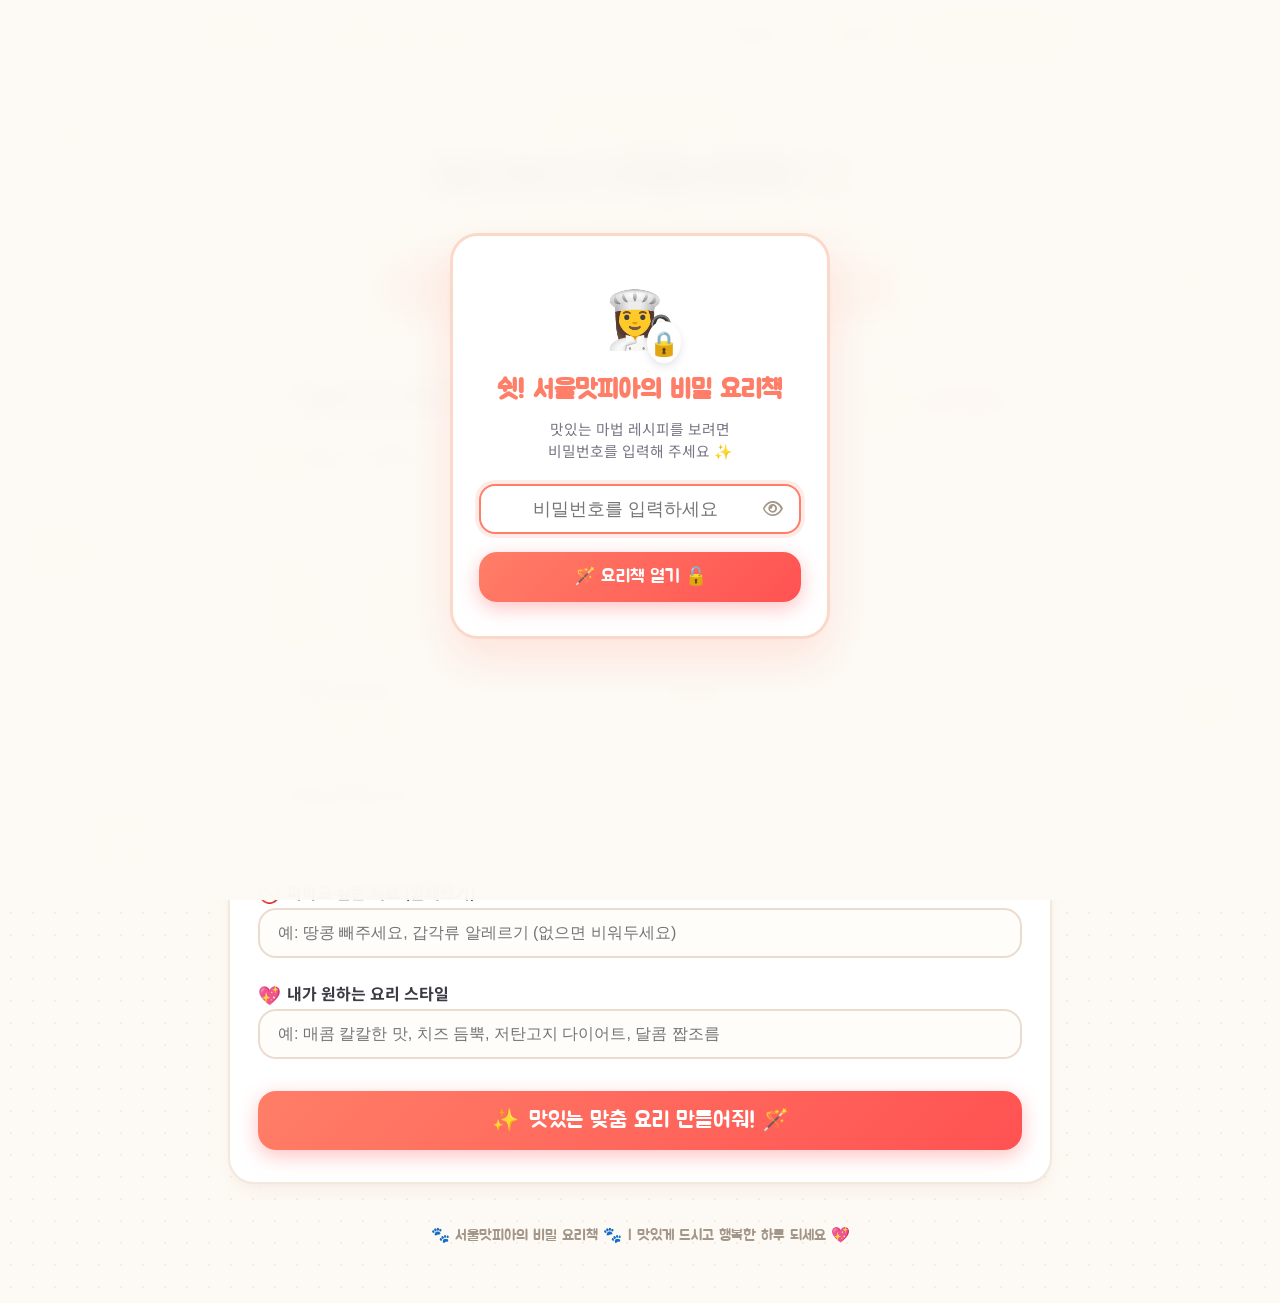
==== commit 22c6cb39: "feat: Add prominent PWA hero install button & cross-platform guide modal" ====
--- a/api/templates/index.html
+++ b/api/templates/index.html
@@ -7,7 +7,8 @@
   <!-- 파비콘 및 PWA 설정 -->
   <link rel="icon" type="image/svg+xml" href="/static/icons/icon.svg">
   <link rel="icon" type="image/png" href="/static/icons/icon-192.png">
-  <link rel="manifest" href="data:application/manifest+json;utf-8,%7B%22name%22%3A%22%EC%84%9C%EC%9A%B8%EB%A7%9B%ED%94%BC%EC%95%84%EC%9D%98%20%EB%B9%84%EB%B0%80%20%EC%9A%94%EB%A6%AC%EC%B1%85%22%2C%22short_name%22%3A%22%EC%84%9C%EC%9A%B8%EB%A7%9B%ED%94%BC%EC%95%84%22%2C%22start_url%22%3A%22%2F%22%2C%22display%22%3A%22standalone%22%2C%22background_color%22%3A%22%23FFFDF9%22%2C%22theme_color%22%3A%22%23FF7E67%22%2C%22icons%22%3A%5B%7B%22src%22%3A%22%2Fstatic%2Ficons%2Ficon-192.png%22%2C%22sizes%22%3A%22192x192%22%2C%22type%22%3A%22image%2Fpng%22%7D%2C%7B%22src%22%3A%22%2Fstatic%2Ficons%2Ficon-512.png%22%2C%22sizes%22%3A%22512x512%22%2C%22type%22%3A%22image%2Fpng%22%7D%5D%7D">
+  <link rel="manifest" href="/manifest.json">
+  <!-- <link rel="manifest-data" href="data:application/manifest+json;utf-8,%7B%22name%22%3A%22%EC%84%9C%EC%9A%B8%EB%A7%9B%ED%94%BC%EC%95%84%EC%9D%98%20%EB%B9%84%EB%B0%80%20%EC%9A%94%EB%A6%AC%EC%B1%85%22%2C%22short_name%22%3A%22%EC%84%9C%EC%9A%B8%EB%A7%9B%ED%94%BC%EC%95%84%22%2C%22start_url%22%3A%22%2F%22%2C%22display%22%3A%22standalone%22%2C%22background_color%22%3A%22%23FFFDF9%22%2C%22theme_color%22%3A%22%23FF7E67%22%2C%22icons%22%3A%5B%7B%22src%22%3A%22%2Fstatic%2Ficons%2Ficon-192.png%22%2C%22sizes%22%3A%22192x192%22%2C%22type%22%3A%22image%2Fpng%22%7D%2C%7B%22src%22%3A%22%2Fstatic%2Ficons%2Ficon-512.png%22%2C%22sizes%22%3A%22512x512%22%2C%22type%22%3A%22image%2Fpng%22%7D%5D%7D">
   <meta name="theme-color" content="#FF7E67">
   <meta name="mobile-web-app-capable" content="yes">
   <meta name="apple-mobile-web-app-capable" content="yes">
@@ -1441,6 +1442,151 @@
 .btn-lock-app:hover {
   background: #e2d3c0;
   color: #4a3e30;
+}
+
+
+/* --- 📲 PWA 설치 가이드 모달 스타일 --- */
+.pwa-modal-overlay {
+  position: fixed;
+  top: 0;
+  left: 0;
+  width: 100vw;
+  height: 100vh;
+  background: rgba(0, 0, 0, 0.45);
+  backdrop-filter: blur(8px);
+  z-index: 999999;
+  display: flex;
+  align-items: center;
+  justify-content: center;
+  padding: 16px;
+}
+
+.pwa-modal-card {
+  width: 100%;
+  max-width: 420px;
+  background: #ffffff;
+  border: 3px solid #fbd9c8;
+  border-radius: 24px;
+  padding: 24px 20px;
+  box-shadow: 0 20px 40px rgba(0,0,0,0.2);
+  animation: popIn 0.3s ease;
+}
+
+.pwa-modal-header {
+  display: flex;
+  justify-content: space-between;
+  align-items: center;
+  border-bottom: 2px dashed #f5decb;
+  padding-bottom: 12px;
+  margin-bottom: 16px;
+}
+
+.pwa-modal-header h3 {
+  font-family: 'Jua', cursive;
+  font-size: 1.3rem;
+  color: var(--primary);
+}
+
+.pwa-app-preview {
+  display: flex;
+  align-items: center;
+  gap: 14px;
+  background: #fff8f5;
+  border: 2px solid #ffd8cc;
+  border-radius: 16px;
+  padding: 12px 14px;
+  margin-bottom: 16px;
+}
+
+.pwa-preview-icon {
+  width: 52px;
+  height: 52px;
+  border-radius: 12px;
+  box-shadow: 0 4px 10px rgba(0,0,0,0.1);
+}
+
+.install-guide-box {
+  background: #faf7f2;
+  border-radius: 16px;
+  padding: 14px 16px;
+  margin-bottom: 12px;
+  font-size: 0.9rem;
+}
+
+.install-guide-box h4 {
+  font-family: 'Jua', cursive;
+  font-size: 1.05rem;
+  color: #5a4e42;
+  margin-bottom: 8px;
+}
+
+.guide-steps {
+  padding-left: 18px;
+  line-height: 1.6;
+  color: #443c34;
+}
+
+.guide-steps li {
+  margin-bottom: 6px;
+}
+
+/* --- 📲 눈에 확 띄는 홈화면 앱 설치 배너 스타일 --- */
+.pwa-hero-banner {
+  display: flex;
+  justify-content: center;
+  margin: 16px auto 4px auto;
+  width: 100%;
+  max-width: 520px;
+}
+
+.btn-hero-install {
+  width: 100%;
+  background: linear-gradient(135deg, #FF6B4A 0%, #FF8E53 100%);
+  color: #ffffff;
+  border: 3px solid #ffccba;
+  padding: 14px 20px;
+  border-radius: 20px;
+  font-family: 'Jua', cursive;
+  font-size: 1.05rem;
+  display: inline-flex;
+  align-items: center;
+  justify-content: center;
+  gap: 10px;
+  cursor: pointer;
+  box-shadow: 0 8px 20px rgba(255, 107, 74, 0.32);
+  transition: all 0.25s cubic-bezier(0.175, 0.885, 0.32, 1.275);
+  position: relative;
+  text-decoration: none;
+}
+
+.btn-hero-install:hover {
+  transform: translateY(-2px) scale(1.02);
+  box-shadow: 0 12px 25px rgba(255, 107, 74, 0.45);
+}
+
+.btn-hero-install:active {
+  transform: scale(0.98);
+}
+
+.pulse-icon {
+  font-size: 1.3rem;
+  animation: bounceSoft 1.5s infinite;
+}
+
+.badge-free {
+  background: #ffffff;
+  color: #ff5722;
+  font-size: 0.75rem;
+  font-weight: 800;
+  padding: 3px 8px;
+  border-radius: 12px;
+  box-shadow: 0 2px 6px rgba(0,0,0,0.12);
+  font-family: 'Noto Sans KR', sans-serif;
+}
+
+@keyframes bounceSoft {
+  0%, 100% { transform: translateY(0); }
+  50% { transform: translateY(-4px); }
 }
 
 </style>
@@ -1497,7 +1643,7 @@
         <span class="sparkle">✨</span>
       </div>
       <div class="nav-actions">
-        <button id="installPwaBtn" class="btn btn-cute-install hidden" title="홈 화면에 앱 설치하기">
+        <button id="installPwaBtn" class="btn btn-cute-install" title="홈 화면에 앱 설치하기">
           <i class="fa-solid fa-cloud-arrow-down"></i> <span>앱 설치</span>
         </button>
         <button id="lockAppBtn" class="btn-lock-app" title="앱 다시 잠그기"><i class="fa-solid fa-lock"></i> <span>잠그기</span></button>
@@ -1515,6 +1661,15 @@
       <div class="header-badge">🍲 냉장고 파먹기 대작전!</div>
       <h1 class="main-title">오늘 우리 집 식탁을 부탁해! 🍳</h1>
       <p class="subtitle">냉장고 속 잠자고 있는 재료들로 마법 같은 3가지 요리를 만들어줄게요 🪄</p>
+      
+      <!-- 📲 눈에 잘 띄는 홈 화면 앱 설치 배너 -->
+      <div class="pwa-hero-banner" style="margin-top: 14px;">
+        <button type="button" id="heroInstallBtn" class="btn-hero-install">
+          <span class="pulse-icon">📲</span>
+          <strong>스마트폰 홈 화면에 '서울맛피아' 앱 설치하기</strong>
+          <span class="badge-free">원클릭</span>
+        </button>
+      </div>
     </header>
 
     <!-- 메인 콘텐츠 영역 -->
@@ -2336,34 +2491,85 @@
     });
   }
 
-  // PWA 설치 버튼 핸들러
+  // PWA 설치 버튼 & 가이드 모달 핸들러
   let deferredPrompt = null;
   const installPwaBtn = document.getElementById('installPwaBtn');
+  const heroInstallBtn = document.getElementById('heroInstallBtn');
+  const pwaGuideModal = document.getElementById('pwaGuideModal');
+  const closePwaModalBtn = document.getElementById('closePwaModalBtn');
+  const triggerNativeInstallBtn = document.getElementById('triggerNativeInstallBtn');
+  const iosInstallGuide = document.getElementById('iosInstallGuide');
+  const androidInstallGuide = document.getElementById('androidInstallGuide');
+
+  // 이미 홈화면 앱으로 실행 중인 경우 설치 버튼 숨김
+  const isStandalone = window.matchMedia('(display-mode: standalone)').matches || window.navigator.standalone === true;
+  if (isStandalone) {
+    if (installPwaBtn) installPwaBtn.style.display = 'none';
+    const heroBanner = document.querySelector('.pwa-hero-banner');
+    if (heroBanner) heroBanner.style.display = 'none';
+  }
 
   window.addEventListener('beforeinstallprompt', (e) => {
     e.preventDefault();
     deferredPrompt = e;
-    if (installPwaBtn) {
-      installPwaBtn.classList.remove('hidden');
+    console.log('beforeinstallprompt 이벤트 캡처 완료');
+  });
+
+  function openPwaGuide() {
+    if (!pwaGuideModal) return;
+    const isIOS = /iphone|ipad|ipod/i.test(navigator.userAgent.toLowerCase());
+    const isAndroid = /android/i.test(navigator.userAgent.toLowerCase());
+
+    if (iosInstallGuide && androidInstallGuide) {
+      if (isIOS) {
+        iosInstallGuide.style.display = 'block';
+        androidInstallGuide.style.display = 'none';
+      } else if (isAndroid) {
+        iosInstallGuide.style.display = 'none';
+        androidInstallGuide.style.display = 'block';
+      } else {
+        iosInstallGuide.style.display = 'block';
+        androidInstallGuide.style.display = 'block';
+      }
     }
-  });
-
-  if (installPwaBtn) {
-    installPwaBtn.addEventListener('click', async () => {
-      if (!deferredPrompt) return;
+    pwaGuideModal.classList.remove('hidden');
+  }
+
+  function closePwaGuide() {
+    if (pwaGuideModal) pwaGuideModal.classList.add('hidden');
+  }
+
+  async function handleInstallClick() {
+    if (deferredPrompt) {
       deferredPrompt.prompt();
       const { outcome } = await deferredPrompt.userChoice;
       console.log('PWA 설치 응답:', outcome);
-      deferredPrompt = null;
-      installPwaBtn.classList.add('hidden');
+      if (outcome === 'accepted') {
+        deferredPrompt = null;
+        closePwaGuide();
+      }
+    } else {
+      openPwaGuide();
+    }
+  }
+
+  if (installPwaBtn) installPwaBtn.addEventListener('click', handleInstallClick);
+  if (heroInstallBtn) heroInstallBtn.addEventListener('click', handleInstallClick);
+  if (triggerNativeInstallBtn) triggerNativeInstallBtn.addEventListener('click', handleInstallClick);
+  if (closePwaModalBtn) closePwaModalBtn.addEventListener('click', closePwaGuide);
+
+  if (pwaGuideModal) {
+    pwaGuideModal.addEventListener('click', (e) => {
+      if (e.target === pwaGuideModal) closePwaGuide();
     });
   }
 
   window.addEventListener('appinstalled', () => {
     console.log('PWA가 성공적으로 설치되었습니다!');
-    if (installPwaBtn) {
-      installPwaBtn.classList.add('hidden');
-    }
+    closePwaGuide();
+    if (installPwaBtn) installPwaBtn.style.display = 'none';
+    const heroBanner = document.querySelector('.pwa-hero-banner');
+    if (heroBanner) heroBanner.style.display = 'none';
   });
 
   // --- 🔒 비밀번호 잠금 해제 시스템 ---
@@ -2434,5 +2640,40 @@
 
 });
   </script>
+  <!-- 📲 PWA 모바일 홈 화면 설치 가이드 모달 -->
+  <div id="pwaGuideModal" class="pwa-modal-overlay hidden">
+    <div class="pwa-modal-card cute-card">
+      <div class="pwa-modal-header">
+        <h3><span>📲</span> 홈 화면에 앱 설치하기</h3>
+        <button id="closePwaModalBtn" class="btn-close">&times;</button>
+      </div>
+      <div class="pwa-modal-body">
+        <div class="pwa-app-preview">
+          <img src="/static/icons/icon-192.png" alt="앱 아이콘" class="pwa-preview-icon">
+          <div>
+            <strong>서울맛피아의 비밀 요리책</strong>
+            <p style="font-size:0.85rem; color:#7a7684;">스마트폰 앱처럼 빠르고 편리하게 사용하세요!</p>
+          </div>
+        </div>
+
+        <div id="iosInstallGuide" class="install-guide-box">
+          <h4>🍎 아이폰 (Safari) 설치 방법:</h4>
+          <ol class="guide-steps">
+            <li>1. 사파리 브라우저 하단의 <strong>공유 버튼 <i class="fa-solid fa-arrow-up-from-bracket"></i></strong> 을 누릅니다.</li>
+            <li>2. 메뉴를 아래로 내려 <strong>'홈 화면에 추가' <i class="fa-regular fa-square-plus"></i></strong> 를 선택합니다.</li>
+            <li>3. 우측 상단 <strong>'추가'</strong>를 누르면 바탕화면에 앱이 생성됩니다! 🎉</li>
+          </ol>
+        </div>
+
+        <div id="androidInstallGuide" class="install-guide-box">
+          <h4>🤖 안드로이드 (Chrome) 설치 방법:</h4>
+          <p style="margin-bottom:10px;">아래 버튼을 누르면 스마트폰에 즉시 앱이 설치됩니다.</p>
+          <button type="button" id="triggerNativeInstallBtn" class="btn btn-cute-submit" style="width:100%;">
+            <span>📲 지금 바로 앱 설치하기</span>
+          </button>
+        </div>
+      </div>
+    </div>
+  </div>
 </body>
 </html>
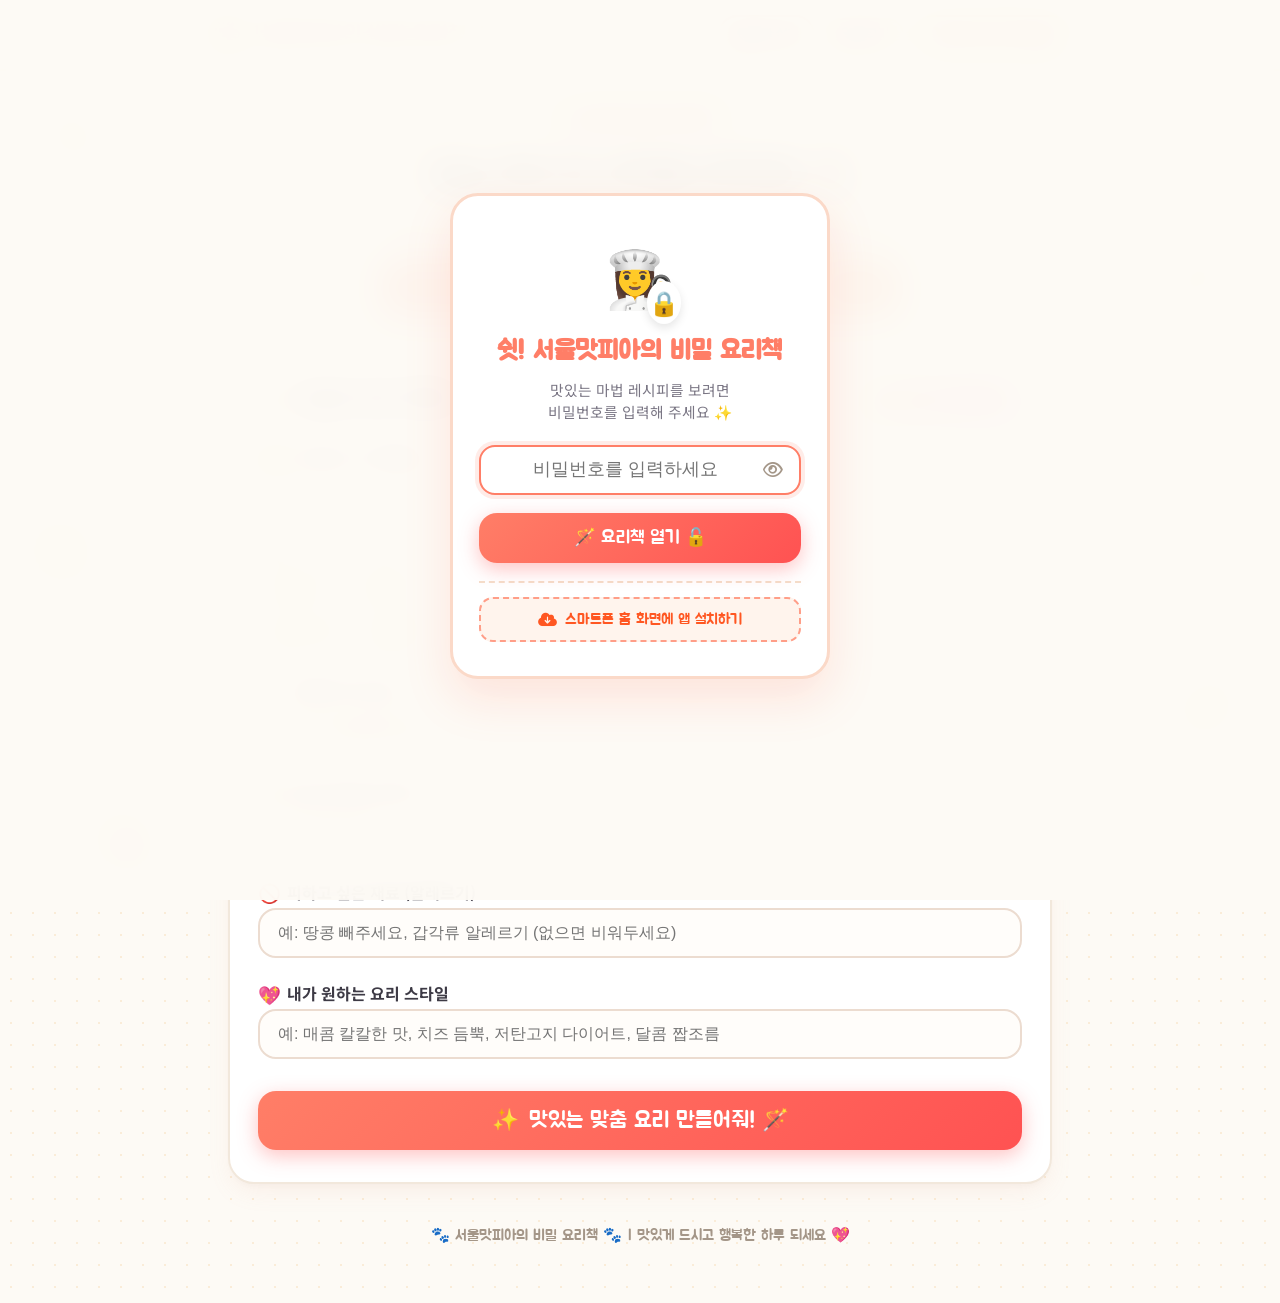
==== commit 7472f4e3: "fix(mobile): Add sticky bottom floating install bar and lock screen install button" ====
--- a/api/templates/index.html
+++ b/api/templates/index.html
@@ -1237,15 +1237,15 @@
 /* 400px 이하 초소형 스마트폰 (iPhone SE 등) */
 @media (max-width: 400px) {
   .logo-text {
-    font-size: 0.98rem;
-  }
-  .btn-cute-install span,
+    font-size: 0.95rem;
+  }
   .btn-cute-bookmark span:first-child {
-    display: none; /* 아이콘과 뱃지만 표시 */
+    display: none; /* 북마크는 아이콘과 뱃지만 표시 */
   }
   .btn-cute-install,
   .btn-cute-bookmark {
-    padding: 6px 8px;
+    padding: 6px 10px;
+    font-size: 0.8rem;
   }
   .main-title {
     font-size: 1.35rem;
@@ -1587,6 +1587,158 @@
 @keyframes bounceSoft {
   0%, 100% { transform: translateY(0); }
   50% { transform: translateY(-4px); }
+}
+
+/* --- 📲 잠금화면 설치 버튼 스타일 --- */
+.lock-footer-install {
+  margin-top: 18px;
+  padding-top: 14px;
+  border-top: 2px dashed #f5decb;
+}
+
+.btn-lock-install {
+  width: 100%;
+  background: #fff4ed;
+  border: 2px dashed #ff9e88;
+  color: #ff5722;
+  border-radius: 14px;
+  padding: 11px 14px;
+  font-family: 'Jua', cursive;
+  font-size: 0.95rem;
+  cursor: pointer;
+  display: inline-flex;
+  align-items: center;
+  justify-content: center;
+  gap: 8px;
+  transition: all 0.2s ease;
+}
+
+.btn-lock-install:hover {
+  background: #ffe6db;
+  transform: translateY(-2px);
+}
+
+/* --- 📲 모바일 하단 고정 설치 플로팅 바 스타일 --- */
+.mobile-floating-install {
+  display: none;
+  position: fixed;
+  bottom: 0;
+  left: 0;
+  right: 0;
+  background: rgba(255, 255, 255, 0.98);
+  backdrop-filter: blur(12px);
+  -webkit-backdrop-filter: blur(12px);
+  border-top: 2px solid #ffccba;
+  padding: 10px 16px;
+  padding-bottom: max(10px, env(safe-area-inset-bottom));
+  z-index: 99990;
+  box-shadow: 0 -6px 25px rgba(0, 0, 0, 0.12);
+  animation: slideUpFloat 0.35s cubic-bezier(0.16, 1, 0.3, 1);
+}
+
+@keyframes slideUpFloat {
+  from { transform: translateY(100%); }
+  to { transform: translateY(0); }
+}
+
+.floating-install-content {
+  display: flex;
+  align-items: center;
+  justify-content: space-between;
+  gap: 12px;
+  max-width: 600px;
+  margin: 0 auto;
+}
+
+.floating-app-left {
+  display: flex;
+  align-items: center;
+  gap: 10px;
+  flex: 1;
+  min-width: 0;
+}
+
+.floating-app-icon {
+  width: 44px;
+  height: 44px;
+  border-radius: 12px;
+  flex-shrink: 0;
+  box-shadow: 0 3px 8px rgba(0, 0, 0, 0.12);
+}
+
+.floating-app-info {
+  display: flex;
+  flex-direction: column;
+  min-width: 0;
+}
+
+.floating-app-info strong {
+  font-family: 'Jua', cursive;
+  font-size: 0.95rem;
+  color: #2d2620;
+  white-space: nowrap;
+  overflow: hidden;
+  text-overflow: ellipsis;
+}
+
+.floating-app-info span {
+  font-size: 0.78rem;
+  color: #ff5722;
+  font-weight: 600;
+  white-space: nowrap;
+  overflow: hidden;
+  text-overflow: ellipsis;
+}
+
+.floating-actions {
+  display: flex;
+  align-items: center;
+  gap: 8px;
+  flex-shrink: 0;
+}
+
+.btn-floating-install {
+  background: linear-gradient(135deg, #FF6B4A 0%, #FF8E53 100%);
+  color: #ffffff;
+  border: none;
+  padding: 8px 16px;
+  border-radius: 20px;
+  font-family: 'Jua', cursive;
+  font-size: 0.95rem;
+  cursor: pointer;
+  box-shadow: 0 4px 12px rgba(255, 107, 74, 0.35);
+  white-space: nowrap;
+}
+
+.btn-floating-close {
+  background: none;
+  border: none;
+  color: #a89f91;
+  font-size: 1.4rem;
+  cursor: pointer;
+  padding: 4px;
+  line-height: 1;
+}
+
+.inapp-warning-box {
+  background: #fff8e6;
+  border: 1.5px solid #fde047;
+  border-radius: 12px;
+  padding: 10px 12px;
+  margin-bottom: 14px;
+  font-size: 0.82rem;
+  color: #854d0e;
+  line-height: 1.45;
+  display: flex;
+  align-items: flex-start;
+  gap: 8px;
+}
+
+/* 모바일 화면에서 하단 플로팅 배너 노출 */
+@media (max-width: 768px) {
+  .mobile-floating-install {
+    display: block;
+  }
 }
 
 </style>
@@ -1622,6 +1774,13 @@
           <span>🪄 요리책 열기 🔓</span>
         </button>
       </form>
+
+      <!-- 📲 잠금 화면에서도 바로 설치 가능한 버튼 -->
+      <div class="lock-footer-install">
+        <button type="button" class="btn-lock-install trigger-pwa-install">
+          <i class="fa-solid fa-cloud-arrow-down"></i> <span>스마트폰 홈 화면에 앱 설치하기</span>
+        </button>
+      </div>
     </div>
   </div>
   <!-- 귀여운 배경 장식 요소들 -->
@@ -1643,7 +1802,7 @@
         <span class="sparkle">✨</span>
       </div>
       <div class="nav-actions">
-        <button id="installPwaBtn" class="btn btn-cute-install" title="홈 화면에 앱 설치하기">
+        <button id="installPwaBtn" class="btn btn-cute-install trigger-pwa-install" title="홈 화면에 앱 설치하기">
           <i class="fa-solid fa-cloud-arrow-down"></i> <span>앱 설치</span>
         </button>
         <button id="lockAppBtn" class="btn-lock-app" title="앱 다시 잠그기"><i class="fa-solid fa-lock"></i> <span>잠그기</span></button>
@@ -1664,7 +1823,7 @@
       
       <!-- 📲 눈에 잘 띄는 홈 화면 앱 설치 배너 -->
       <div class="pwa-hero-banner" style="margin-top: 14px;">
-        <button type="button" id="heroInstallBtn" class="btn-hero-install">
+        <button type="button" id="heroInstallBtn" class="btn-hero-install trigger-pwa-install">
           <span class="pulse-icon">📲</span>
           <strong>스마트폰 홈 화면에 '서울맛피아' 앱 설치하기</strong>
           <span class="badge-free">원클릭</span>
@@ -2539,24 +2698,41 @@
     if (pwaGuideModal) pwaGuideModal.classList.add('hidden');
   }
 
-  async function handleInstallClick() {
+  function handleInstallClick() {
     if (deferredPrompt) {
       deferredPrompt.prompt();
-      const { outcome } = await deferredPrompt.userChoice;
-      console.log('PWA 설치 응답:', outcome);
-      if (outcome === 'accepted') {
-        deferredPrompt = null;
-        closePwaGuide();
-      }
+      deferredPrompt.userChoice.then((choiceResult) => {
+        console.log('PWA 설치 응답:', choiceResult.outcome);
+        if (choiceResult.outcome === 'accepted') {
+          deferredPrompt = null;
+          closePwaGuide();
+        }
+      });
     } else {
       openPwaGuide();
     }
   }
 
-  if (installPwaBtn) installPwaBtn.addEventListener('click', handleInstallClick);
-  if (heroInstallBtn) heroInstallBtn.addEventListener('click', handleInstallClick);
+  // 모든 설치 트리거 버튼에 클릭 이벤트 일괄 바인딩
+  document.querySelectorAll('.trigger-pwa-install').forEach(btn => {
+    btn.addEventListener('click', handleInstallClick);
+  });
   if (triggerNativeInstallBtn) triggerNativeInstallBtn.addEventListener('click', handleInstallClick);
   if (closePwaModalBtn) closePwaModalBtn.addEventListener('click', closePwaGuide);
+
+  // 하단 플로팅 배너 닫기 버튼
+  const mobileFloatingInstall = document.getElementById('mobileFloatingInstall');
+  const closeFloatingInstallBtn = document.getElementById('closeFloatingInstallBtn');
+  if (closeFloatingInstallBtn && mobileFloatingInstall) {
+    closeFloatingInstallBtn.addEventListener('click', () => {
+      mobileFloatingInstall.style.display = 'none';
+      sessionStorage.setItem('dismissed_floating_install', 'true');
+    });
+  }
+
+  if (sessionStorage.getItem('dismissed_floating_install') === 'true' && mobileFloatingInstall) {
+    mobileFloatingInstall.style.display = 'none';
+  }
 
   if (pwaGuideModal) {
     pwaGuideModal.addEventListener('click', (e) => {
@@ -2567,9 +2743,9 @@
   window.addEventListener('appinstalled', () => {
     console.log('PWA가 성공적으로 설치되었습니다!');
     closePwaGuide();
-    if (installPwaBtn) installPwaBtn.style.display = 'none';
-    const heroBanner = document.querySelector('.pwa-hero-banner');
-    if (heroBanner) heroBanner.style.display = 'none';
+    document.querySelectorAll('.trigger-pwa-install, .pwa-hero-banner, .mobile-floating-install, .lock-footer-install').forEach(el => {
+      el.style.display = 'none';
+    });
   });
 
   // --- 🔒 비밀번호 잠금 해제 시스템 ---
@@ -2640,6 +2816,26 @@
 
 });
   </script>
+
+  <!-- 📲 모바일 하단 고정 설치 플로팅 바 -->
+  <div id="mobileFloatingInstall" class="mobile-floating-install">
+    <div class="floating-install-content">
+      <div class="floating-app-left">
+        <img src="/static/icons/icon-192.png" alt="앱 아이콘" class="floating-app-icon">
+        <div class="floating-app-info">
+          <strong>서울맛피아 요리책</strong>
+          <span>홈 화면에 앱으로 추가하기</span>
+        </div>
+      </div>
+      <div class="floating-actions">
+        <button type="button" class="btn-floating-install trigger-pwa-install">
+          <span>📲 설치</span>
+        </button>
+        <button type="button" id="closeFloatingInstallBtn" class="btn-floating-close" title="닫기">&times;</button>
+      </div>
+    </div>
+  </div>
+
   <!-- 📲 PWA 모바일 홈 화면 설치 가이드 모달 -->
   <div id="pwaGuideModal" class="pwa-modal-overlay hidden">
     <div class="pwa-modal-card cute-card">
@@ -2656,6 +2852,11 @@
           </div>
         </div>
 
+        <div class="inapp-warning-box">
+          <span class="warning-icon">💡</span>
+          <span>카카오톡/인스타 등에서 접속하셨다면 우측 상단 메뉴(<strong>⋮</strong> 또는 <strong>···</strong>)에서 <strong>'기본 브라우저(사파리/크롬)로 열기'</strong>를 눌러주세요!</span>
+        </div>
+
         <div id="iosInstallGuide" class="install-guide-box">
           <h4>🍎 아이폰 (Safari) 설치 방법:</h4>
           <ol class="guide-steps">
@@ -2667,10 +2868,13 @@
 
         <div id="androidInstallGuide" class="install-guide-box">
           <h4>🤖 안드로이드 (Chrome) 설치 방법:</h4>
-          <p style="margin-bottom:10px;">아래 버튼을 누르면 스마트폰에 즉시 앱이 설치됩니다.</p>
-          <button type="button" id="triggerNativeInstallBtn" class="btn btn-cute-submit" style="width:100%;">
+          <p style="margin-bottom:10px; font-size:0.9rem;">아래 버튼을 누르면 스마트폰에 즉시 앱이 설치됩니다.</p>
+          <button type="button" id="triggerNativeInstallBtn" class="btn btn-cute-submit" style="width:100%; margin-bottom:10px;">
             <span>📲 지금 바로 앱 설치하기</span>
           </button>
+          <p style="font-size:0.82rem; color:#7a7684; line-height:1.4;">
+            ※ 팝업이 뜨지 않는 경우, 브라우저 우측 상단 메뉴(<strong>⋮</strong>) ➔ <strong>[홈 화면에 추가]</strong> 또는 <strong>[앱 설치]</strong>를 눌러주세요.
+          </p>
         </div>
       </div>
     </div>
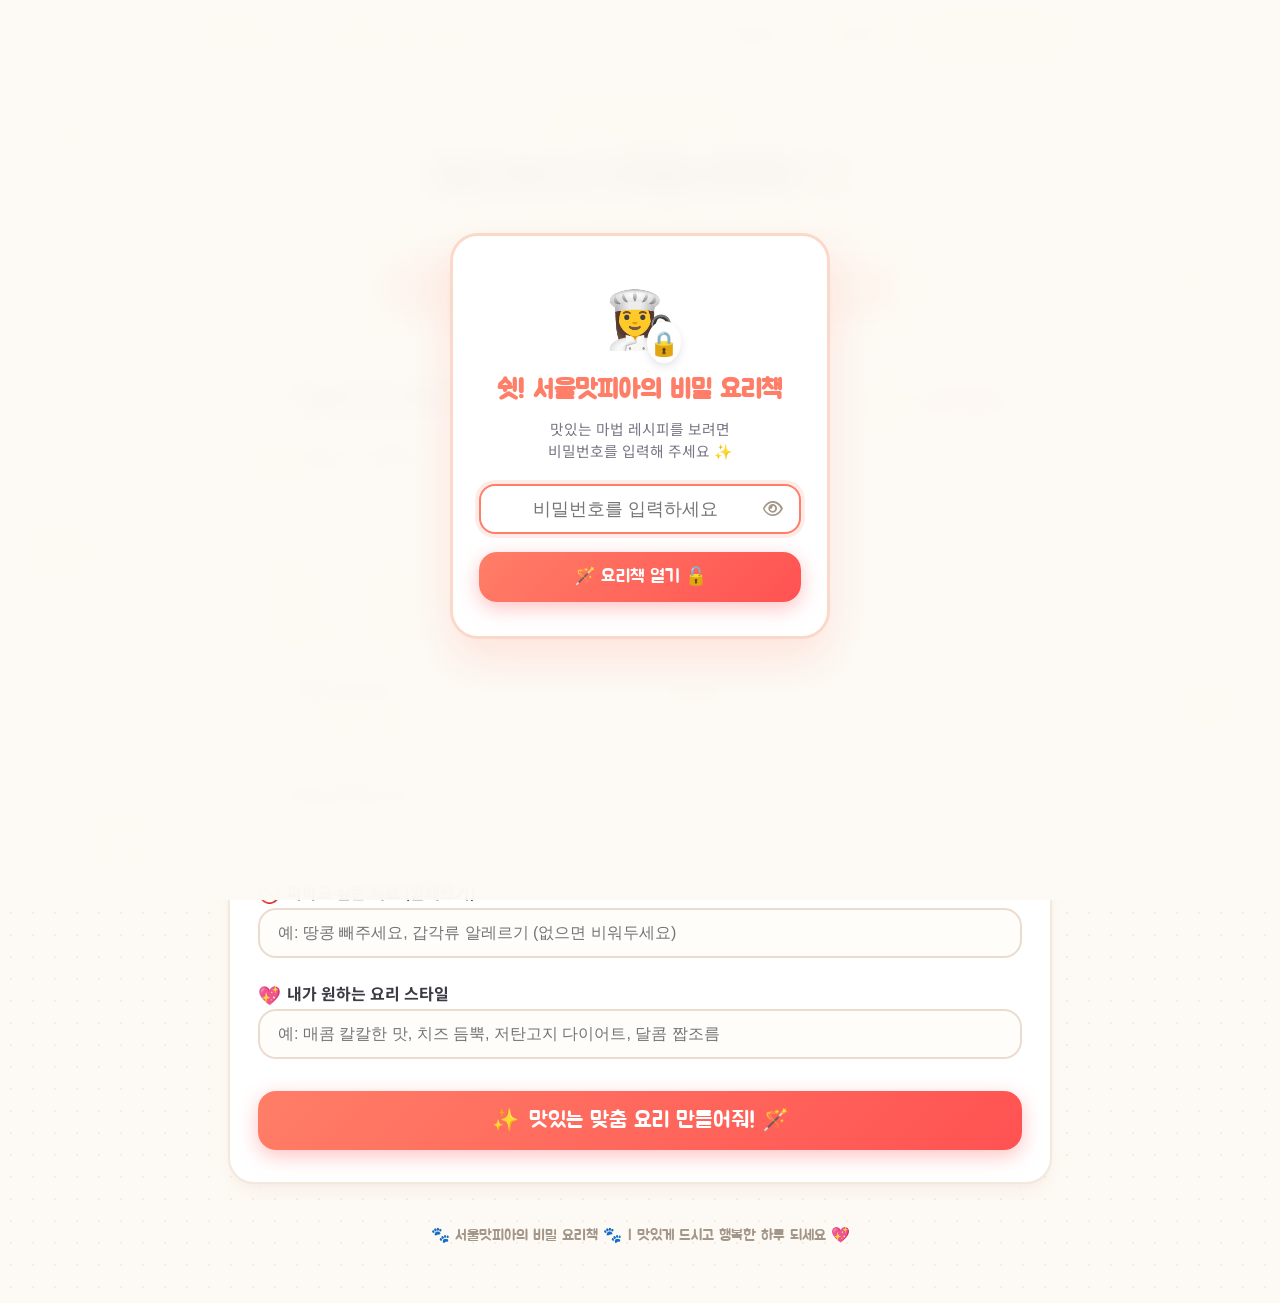
==== commit dbb211c7: "feat: Restrict PWA installation until unlocked with password" ====
--- a/api/templates/index.html
+++ b/api/templates/index.html
@@ -1589,35 +1589,6 @@
   50% { transform: translateY(-4px); }
 }
 
-/* --- 📲 잠금화면 설치 버튼 스타일 --- */
-.lock-footer-install {
-  margin-top: 18px;
-  padding-top: 14px;
-  border-top: 2px dashed #f5decb;
-}
-
-.btn-lock-install {
-  width: 100%;
-  background: #fff4ed;
-  border: 2px dashed #ff9e88;
-  color: #ff5722;
-  border-radius: 14px;
-  padding: 11px 14px;
-  font-family: 'Jua', cursive;
-  font-size: 0.95rem;
-  cursor: pointer;
-  display: inline-flex;
-  align-items: center;
-  justify-content: center;
-  gap: 8px;
-  transition: all 0.2s ease;
-}
-
-.btn-lock-install:hover {
-  background: #ffe6db;
-  transform: translateY(-2px);
-}
-
 /* --- 📲 모바일 하단 고정 설치 플로팅 바 스타일 --- */
 .mobile-floating-install {
   display: none;
@@ -1774,13 +1745,6 @@
           <span>🪄 요리책 열기 🔓</span>
         </button>
       </form>
-
-      <!-- 📲 잠금 화면에서도 바로 설치 가능한 버튼 -->
-      <div class="lock-footer-install">
-        <button type="button" class="btn-lock-install trigger-pwa-install">
-          <i class="fa-solid fa-cloud-arrow-down"></i> <span>스마트폰 홈 화면에 앱 설치하기</span>
-        </button>
-      </div>
     </div>
   </div>
   <!-- 귀여운 배경 장식 요소들 -->
@@ -2699,6 +2663,10 @@
   }
 
   function handleInstallClick() {
+    // 🔒 잠금 해제되지 않은 상태에서는 앱 설치 차단
+    if (sessionStorage.getItem('hooni_recipe_unlocked') !== 'true') {
+      return;
+    }
     if (deferredPrompt) {
       deferredPrompt.prompt();
       deferredPrompt.userChoice.then((choiceResult) => {
@@ -2713,6 +2681,23 @@
     }
   }
 
+  // 모바일 하단 플로팅 배너 표시 여부 제어 (오직 잠금 해제 후에만 모바일에서 노출)
+  const mobileFloatingInstall = document.getElementById('mobileFloatingInstall');
+  const closeFloatingInstallBtn = document.getElementById('closeFloatingInstallBtn');
+
+  function updateFloatingInstallVisibility() {
+    const isUnlocked = sessionStorage.getItem('hooni_recipe_unlocked') === 'true';
+    const isDismissed = sessionStorage.getItem('dismissed_floating_install') === 'true';
+    const isMobile = window.innerWidth <= 768;
+    if (mobileFloatingInstall) {
+      if (isUnlocked && !isStandalone && !isDismissed && isMobile) {
+        mobileFloatingInstall.style.display = 'block';
+      } else {
+        mobileFloatingInstall.style.display = 'none';
+      }
+    }
+  }
+
   // 모든 설치 트리거 버튼에 클릭 이벤트 일괄 바인딩
   document.querySelectorAll('.trigger-pwa-install').forEach(btn => {
     btn.addEventListener('click', handleInstallClick);
@@ -2721,8 +2706,6 @@
   if (closePwaModalBtn) closePwaModalBtn.addEventListener('click', closePwaGuide);
 
   // 하단 플로팅 배너 닫기 버튼
-  const mobileFloatingInstall = document.getElementById('mobileFloatingInstall');
-  const closeFloatingInstallBtn = document.getElementById('closeFloatingInstallBtn');
   if (closeFloatingInstallBtn && mobileFloatingInstall) {
     closeFloatingInstallBtn.addEventListener('click', () => {
       mobileFloatingInstall.style.display = 'none';
@@ -2730,10 +2713,6 @@
     });
   }
 
-  if (sessionStorage.getItem('dismissed_floating_install') === 'true' && mobileFloatingInstall) {
-    mobileFloatingInstall.style.display = 'none';
-  }
-
   if (pwaGuideModal) {
     pwaGuideModal.addEventListener('click', (e) => {
       if (e.target === pwaGuideModal) closePwaGuide();
@@ -2743,7 +2722,7 @@
   window.addEventListener('appinstalled', () => {
     console.log('PWA가 성공적으로 설치되었습니다!');
     closePwaGuide();
-    document.querySelectorAll('.trigger-pwa-install, .pwa-hero-banner, .mobile-floating-install, .lock-footer-install').forEach(el => {
+    document.querySelectorAll('.trigger-pwa-install, .pwa-hero-banner, .mobile-floating-install').forEach(el => {
       el.style.display = 'none';
     });
   });
@@ -2761,6 +2740,8 @@
   if (sessionStorage.getItem('hooni_recipe_unlocked') === 'true') {
     if (lockScreen) lockScreen.classList.add('unlocked');
   }
+  updateFloatingInstallVisibility();
+  window.addEventListener('resize', updateFloatingInstallVisibility);
 
   // 잠금 폼 제출 (비밀번호 확인)
   if (lockForm) {
@@ -2776,6 +2757,7 @@
           lockScreen.classList.add('unlocked');
         }
         appPasswordInput.value = '';
+        updateFloatingInstallVisibility(); // 비밀번호 해제 후 플로팅 배너 활성화
       } else {
         // 실패 - 흔들림 및 에러 표시
         if (lockErrorMsg) lockErrorMsg.classList.remove('hidden');
@@ -2811,6 +2793,8 @@
         appPasswordInput.value = '';
         appPasswordInput.focus();
       }
+      updateFloatingInstallVisibility(); // 다시 잠그면 플로팅 배너 숨김
+      closePwaGuide();
     });
   }
 
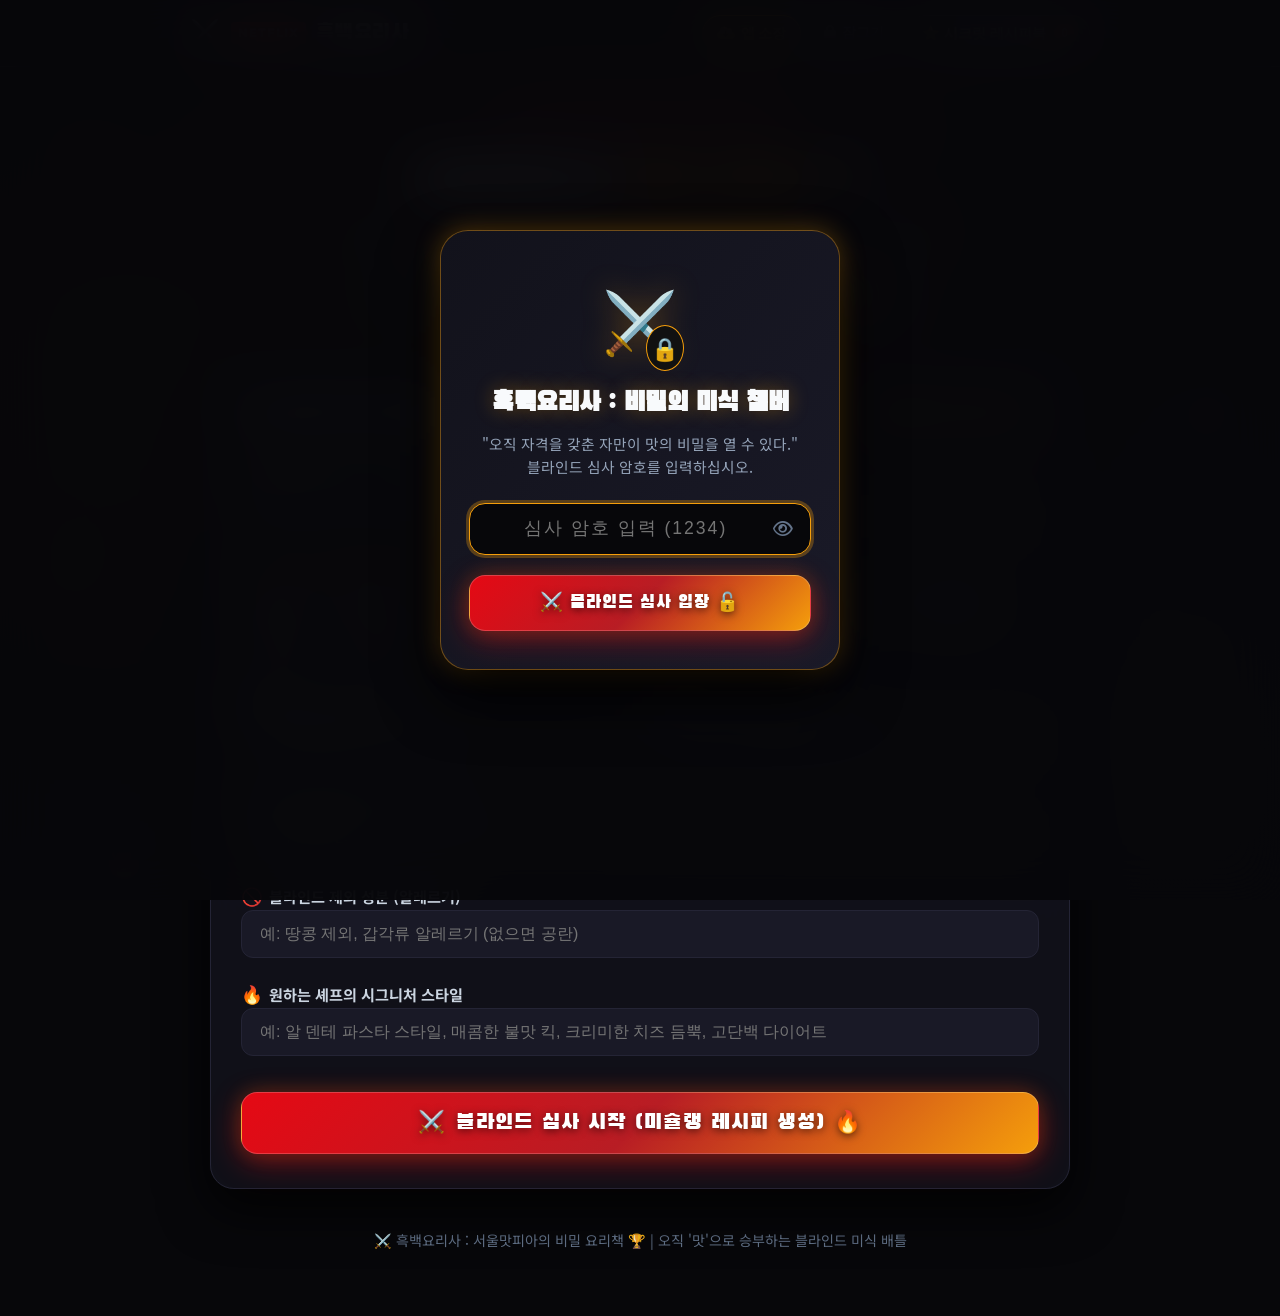
==== commit a3c165b3: "feat: Redesign entire UI to Netflix Culinary Class Wars (흑백요리사) theme" ====
--- a/api/templates/index.html
+++ b/api/templates/index.html
@@ -3,47 +3,65 @@
 <head>
   <meta charset="UTF-8">
   <meta name="viewport" content="width=device-width, initial-scale=1.0">
-  <title>👩‍🍳 서울맛피아의 비밀 요리책 ✨</title>
+  <title>⚔️ 흑백요리사 : 서울맛피아의 비밀 요리책 🏆</title>
   <!-- 파비콘 및 PWA 설정 -->
   <link rel="icon" type="image/svg+xml" href="/static/icons/icon.svg">
   <link rel="icon" type="image/png" href="/static/icons/icon-192.png">
   <link rel="manifest" href="/manifest.json">
-  <!-- <link rel="manifest-data" href="data:application/manifest+json;utf-8,%7B%22name%22%3A%22%EC%84%9C%EC%9A%B8%EB%A7%9B%ED%94%BC%EC%95%84%EC%9D%98%20%EB%B9%84%EB%B0%80%20%EC%9A%94%EB%A6%AC%EC%B1%85%22%2C%22short_name%22%3A%22%EC%84%9C%EC%9A%B8%EB%A7%9B%ED%94%BC%EC%95%84%22%2C%22start_url%22%3A%22%2F%22%2C%22display%22%3A%22standalone%22%2C%22background_color%22%3A%22%23FFFDF9%22%2C%22theme_color%22%3A%22%23FF7E67%22%2C%22icons%22%3A%5B%7B%22src%22%3A%22%2Fstatic%2Ficons%2Ficon-192.png%22%2C%22sizes%22%3A%22192x192%22%2C%22type%22%3A%22image%2Fpng%22%7D%2C%7B%22src%22%3A%22%2Fstatic%2Ficons%2Ficon-512.png%22%2C%22sizes%22%3A%22512x512%22%2C%22type%22%3A%22image%2Fpng%22%7D%5D%7D">
-  <meta name="theme-color" content="#FF7E67">
+  <meta name="theme-color" content="#0a0a0e">
   <meta name="mobile-web-app-capable" content="yes">
   <meta name="apple-mobile-web-app-capable" content="yes">
-  <meta name="apple-mobile-web-app-status-bar-style" content="default">
-  <meta name="apple-mobile-web-app-title" content="서울맛피아">
+  <meta name="apple-mobile-web-app-status-bar-style" content="black-translucent">
+  <meta name="apple-mobile-web-app-title" content="흑백요리사">
   
-  <!-- OpenGraph 메타 (미리보기 이미지) -->
-  <meta property="og:title" content="서울맛피아의 비밀 요리책">
-  <meta property="og:description" content="냉장고 속 재료로 만드는 AI 맞춤형 레시피 스튜디오">
+  <!-- OpenGraph 메타 -->
+  <meta property="og:title" content="흑백요리사 : 서울맛피아의 비밀 요리책">
+  <meta property="og:description" content="오직 '맛'으로만 계급을 증명하라! 냉장고 속 재료로 만드는 미슐랭 3대 레시피">
   <meta property="og:image" content="/static/icons/icon-512.png">
   
-  <!-- 인라인 CSS 임베드 (Vercel Serverless 배포 시 스타일 100% 무적 보장) -->
+  <!-- 넷플릭스 흑백요리사 시네마틱 다크 럭셔리 스타일 -->
   <style>
-/* --- 귀여운 꼬마 셰프 테마 스타일 --- */
+/* ==========================================================================
+   ⚔️ NETFLIX 흑백요리사 (Culinary Class Wars) 테마 디자인 시스템
+   ========================================================================== */
 :root {
-  --primary: #ff7e67;
-  --primary-hover: #ff654a;
-  --primary-light: #fff0ec;
-  --yellow-accent: #ffd166;
-  --yellow-light: #fff9e6;
-  --mint-accent: #06d6a0;
-  --mint-light: #e8fbf6;
-  --bg-color: #fdfaf5;
-  --card-bg: #ffffff;
-  --text-dark: #3d3a45;
-  --text-soft: #7a7684;
-  --border-cute: #f2e8dc;
-  --border-highlight: #ffd8cc;
-  --youtube-red: #ff334b;
-  --radius-xl: 26px;
-  --radius-lg: 18px;
-  --radius-md: 14px;
-  --radius-sm: 10px;
-  --shadow-cute: 0 10px 25px -4px rgba(230, 160, 130, 0.12), 0 4px 10px -2px rgba(0, 0, 0, 0.03);
-  --shadow-hover: 0 16px 30px -4px rgba(255, 126, 103, 0.22);
+  --bg-deep: #07070a;
+  --bg-main: #0d0d14;
+  --bg-card: rgba(18, 18, 27, 0.92);
+  --bg-card-solid: #13131e;
+  --bg-inner: #191926;
+  --bg-inner-hover: #222233;
+  
+  /* 흑백요리사 시그니처 컬러 */
+  --white-spoon: #f8fafc;
+  --white-muted: #cbd5e1;
+  --black-spoon: #09090d;
+  
+  /* 골드 & 넷플릭스 레드 악센트 */
+  --gold-primary: #f59e0b;
+  --gold-light: #fbbf24;
+  --gold-glow: rgba(245, 158, 11, 0.35);
+  --gold-border: rgba(245, 158, 11, 0.3);
+  
+  --netflix-red: #E50914;
+  --netflix-dark: #b81d24;
+  --netflix-glow: rgba(229, 9, 20, 0.45);
+  
+  --text-main: #f8fafc;
+  --text-sub: #94a3b8;
+  --text-muted: #64748b;
+  
+  --border-subtle: #242435;
+  --border-glow: rgba(255, 255, 255, 0.12);
+  
+  --radius-xl: 24px;
+  --radius-lg: 16px;
+  --radius-md: 12px;
+  --radius-sm: 8px;
+  
+  --shadow-cinema: 0 20px 50px rgba(0, 0, 0, 0.8), 0 0 1px rgba(255, 255, 255, 0.15);
+  --shadow-gold: 0 0 25px rgba(245, 158, 11, 0.35);
+  --shadow-red: 0 0 30px rgba(229, 9, 20, 0.4);
 }
 
 * {
@@ -53,18 +71,22 @@
 }
 
 body {
-  font-family: 'Noto Sans KR', 'Pretendard', sans-serif;
-  background-color: var(--bg-color);
-  background-image: radial-gradient(#faecd8 1px, transparent 1px);
-  background-size: 22px 22px;
-  color: var(--text-dark);
+  font-family: 'Pretendard', 'Noto Sans KR', -apple-system, BlinkMacSystemFont, sans-serif;
+  background-color: var(--bg-deep);
+  background-image: 
+    radial-gradient(circle at 50% 0%, rgba(229, 9, 20, 0.15), transparent 45%),
+    radial-gradient(circle at 10% 40%, rgba(245, 158, 11, 0.08), transparent 40%),
+    radial-gradient(circle at 90% 80%, rgba(255, 255, 255, 0.04), transparent 40%),
+    linear-gradient(to bottom, #07070a 0%, #0d0d14 100%);
+  background-attachment: fixed;
+  color: var(--text-main);
   line-height: 1.6;
   min-height: 100vh;
   position: relative;
   overflow-x: hidden;
 }
 
-/* --- 귀여운 배경 떠다니는 장식 --- */
+/* --- 흑백요리사 배경 스포트라이트 & 엠블럼 --- */
 .bg-decorations {
   position: fixed;
   top: 0;
@@ -79,35 +101,38 @@
 .decor-item {
   position: absolute;
   font-size: 2.2rem;
-  opacity: 0.35;
-  animation: floatEmoji 7s ease-in-out infinite alternate;
-}
-
-.decor-1 { top: 12%; left: 4%; animation-delay: 0s; }
-.decor-2 { top: 28%; right: 5%; animation-delay: 1.5s; font-size: 2rem; }
-.decor-3 { top: 58%; left: 3%; animation-delay: 3s; }
-.decor-4 { top: 75%; right: 4%; animation-delay: 2s; }
-.decor-5 { top: 90%; left: 8%; animation-delay: 4.5s; }
-.decor-6 { top: 45%; right: 3%; animation-delay: 3.5s; }
-
-@keyframes floatEmoji {
-  0% { transform: translateY(0px) rotate(0deg); }
-  100% { transform: translateY(-20px) rotate(12deg); }
-}
-
-/* --- 귀여운 상단 내비게이션 바 --- */
+  opacity: 0.12;
+  filter: drop-shadow(0 0 10px rgba(255, 255, 255, 0.3));
+  animation: floatCinematic 10s ease-in-out infinite alternate;
+}
+
+.decor-1 { top: 12%; left: 5%; animation-delay: 0s; font-size: 2.5rem; }
+.decor-2 { top: 25%; right: 6%; animation-delay: 2s; font-size: 2rem; }
+.decor-3 { top: 60%; left: 4%; animation-delay: 4s; }
+.decor-4 { top: 78%; right: 5%; animation-delay: 3s; font-size: 2.4rem; }
+.decor-5 { top: 92%; left: 8%; animation-delay: 6s; }
+.decor-6 { top: 42%; right: 4%; animation-delay: 5s; }
+
+@keyframes floatCinematic {
+  0% { transform: translateY(0px) rotate(0deg) scale(1); }
+  100% { transform: translateY(-25px) rotate(15deg) scale(1.08); }
+}
+
+/* --- 상단 내비게이션 바 (넷플릭스 글래스모피즘) --- */
 .navbar {
-  background: rgba(255, 255, 255, 0.92);
-  backdrop-filter: blur(10px);
-  border-bottom: 2px dashed #f5decb;
-  padding: 14px 20px;
+  background: rgba(13, 13, 20, 0.85);
+  backdrop-filter: blur(16px);
+  -webkit-backdrop-filter: blur(16px);
+  border-bottom: 1px solid var(--border-subtle);
+  padding: 14px 22px;
   position: sticky;
   top: 0;
   z-index: 100;
+  box-shadow: 0 4px 25px rgba(0, 0, 0, 0.5);
 }
 
 .nav-container {
-  max-width: 860px;
+  max-width: 900px;
   margin: 0 auto;
   display: flex;
   justify-content: space-between;
@@ -117,190 +142,291 @@
 .logo {
   display: flex;
   align-items: center;
+  gap: 10px;
+  font-family: 'Black Han Sans', 'Cinzel', sans-serif;
+  font-size: 1.35rem;
+  color: var(--white-spoon);
+  letter-spacing: 0.5px;
+  text-shadow: 0 2px 10px rgba(0, 0, 0, 0.8);
+}
+
+.logo-tag {
+  background: linear-gradient(135deg, var(--netflix-red) 0%, #b81d24 100%);
+  color: #fff;
+  font-size: 0.72rem;
+  font-weight: 800;
+  padding: 2px 7px;
+  border-radius: 4px;
+  letter-spacing: 1px;
+  font-family: 'Montserrat', sans-serif;
+}
+
+.chef-hat {
+  font-size: 1.5rem;
+  display: inline-block;
+  filter: drop-shadow(0 0 8px var(--gold-glow));
+}
+
+.nav-actions {
+  display: flex;
+  align-items: center;
+  gap: 10px;
+}
+
+.btn-cute-install {
+  background: rgba(245, 158, 11, 0.12);
+  border: 1px solid var(--gold-primary);
+  color: var(--gold-light);
+  padding: 8px 14px;
+  border-radius: 20px;
+  font-weight: 700;
+  font-size: 0.88rem;
+  cursor: pointer;
+  display: inline-flex;
+  align-items: center;
+  gap: 6px;
+  transition: all 0.25s ease;
+  box-shadow: 0 0 12px rgba(245, 158, 11, 0.15);
+}
+
+.btn-cute-install:hover {
+  background: var(--gold-primary);
+  color: #000;
+  box-shadow: var(--shadow-gold);
+  transform: translateY(-2px);
+}
+
+.btn-lock-app {
+  background: rgba(255, 255, 255, 0.06);
+  border: 1px solid var(--border-subtle);
+  color: var(--text-sub);
+  padding: 8px 12px;
+  border-radius: 20px;
+  font-size: 0.85rem;
+  font-weight: 600;
+  cursor: pointer;
+  display: inline-flex;
+  align-items: center;
+  gap: 6px;
+  transition: all 0.2s ease;
+}
+
+.btn-lock-app:hover {
+  background: rgba(255, 255, 255, 0.12);
+  color: var(--white-spoon);
+}
+
+.btn-cute-bookmark {
+  background: rgba(255, 255, 255, 0.06);
+  border: 1px solid rgba(255, 255, 255, 0.15);
+  color: var(--white-spoon);
+  padding: 8px 14px;
+  border-radius: 20px;
+  font-weight: 700;
+  font-size: 0.88rem;
+  cursor: pointer;
+  display: inline-flex;
+  align-items: center;
   gap: 8px;
-  font-family: 'Jua', cursive;
-  font-size: 1.4rem;
-  color: var(--primary);
+  transition: all 0.25s ease;
+}
+
+.btn-cute-bookmark:hover {
+  background: rgba(255, 255, 255, 0.15);
+  border-color: rgba(255, 255, 255, 0.3);
+  transform: translateY(-2px);
+}
+
+.badge-cute {
+  background: var(--netflix-red);
+  color: #fff;
+  font-size: 0.75rem;
+  padding: 2px 7px;
+  border-radius: 10px;
+  font-weight: 800;
+  box-shadow: 0 0 8px var(--netflix-glow);
+}
+
+/* --- 메인 컨테이너 & 헤더 --- */
+.container {
+  max-width: 900px;
+  margin: 0 auto;
+  padding: 34px 20px;
+  position: relative;
+  z-index: 1;
+}
+
+.header {
+  text-align: center;
+  margin-bottom: 34px;
+}
+
+.header-badge {
+  display: inline-flex;
+  align-items: center;
+  gap: 8px;
+  background: rgba(229, 9, 20, 0.12);
+  color: #ff5252;
+  font-family: 'Montserrat', 'Noto Sans KR', sans-serif;
+  font-weight: 800;
+  font-size: 0.88rem;
+  letter-spacing: 1.5px;
+  padding: 6px 18px;
+  border-radius: 20px;
+  border: 1px solid rgba(229, 9, 20, 0.35);
+  margin-bottom: 12px;
+  text-transform: uppercase;
+  box-shadow: 0 0 15px rgba(229, 9, 20, 0.2);
+}
+
+.main-title {
+  font-family: 'Black Han Sans', 'Cinzel', sans-serif;
+  font-size: 2.5rem;
+  color: var(--white-spoon);
+  margin-bottom: 10px;
   letter-spacing: 0.5px;
-}
-
-.chef-hat {
-  font-size: 1.6rem;
-  display: inline-block;
-  animation: bounceHead 2s infinite ease-in-out;
-}
-
-@keyframes bounceHead {
+  text-shadow: 0 4px 20px rgba(0, 0, 0, 0.9), 0 0 30px rgba(245, 158, 11, 0.2);
+}
+
+.main-title .highlight-gold {
+  color: var(--gold-primary);
+  text-shadow: 0 0 20px var(--gold-glow);
+}
+
+.subtitle {
+  color: var(--text-sub);
+  font-size: 1.05rem;
+  max-width: 620px;
+  margin: 0 auto;
+}
+
+/* --- 📲 눈에 잘 띄는 홈 화면 앱 설치 배너 --- */
+.pwa-hero-banner {
+  display: flex;
+  justify-content: center;
+  margin: 20px auto 4px auto;
+  width: 100%;
+  max-width: 540px;
+}
+
+.btn-hero-install {
+  width: 100%;
+  background: linear-gradient(135deg, #181824 0%, #242436 100%);
+  color: var(--white-spoon);
+  border: 1.5px solid var(--gold-primary);
+  padding: 14px 22px;
+  border-radius: 20px;
+  font-weight: 800;
+  font-size: 1rem;
+  display: inline-flex;
+  align-items: center;
+  justify-content: center;
+  gap: 12px;
+  cursor: pointer;
+  box-shadow: 0 8px 25px rgba(0, 0, 0, 0.6), var(--shadow-gold);
+  transition: all 0.25s cubic-bezier(0.16, 1, 0.3, 1);
+  text-decoration: none;
+}
+
+.btn-hero-install:hover {
+  transform: translateY(-2px) scale(1.02);
+  background: linear-gradient(135deg, #242436 0%, #303046 100%);
+  box-shadow: 0 12px 30px rgba(245, 158, 11, 0.4);
+}
+
+.btn-hero-install:active {
+  transform: scale(0.98);
+}
+
+.pulse-icon {
+  font-size: 1.3rem;
+  animation: bounceSoft 1.5s infinite;
+}
+
+.badge-free {
+  background: var(--gold-primary);
+  color: #000;
+  font-size: 0.75rem;
+  font-weight: 900;
+  padding: 3px 8px;
+  border-radius: 12px;
+  box-shadow: 0 2px 8px rgba(0,0,0,0.4);
+  letter-spacing: 0.5px;
+}
+
+@keyframes bounceSoft {
   0%, 100% { transform: translateY(0); }
   50% { transform: translateY(-4px); }
 }
 
-.sparkle {
-  color: #ffb703;
-  font-size: 1.1rem;
-}
-
-.nav-actions {
+/* --- ⚔️ 흑백요리사 글래스모피즘 카드 공통 스타일 --- */
+.cute-card {
+  background: var(--bg-card);
+  border-radius: var(--radius-xl);
+  padding: 34px 30px;
+  box-shadow: var(--shadow-cinema);
+  margin-bottom: 30px;
+  border: 1px solid var(--border-subtle);
+  position: relative;
+  backdrop-filter: blur(20px);
+  -webkit-backdrop-filter: blur(20px);
+}
+
+.cute-card::before {
+  content: "";
+  position: absolute;
+  top: 0;
+  left: 30px;
+  right: 30px;
+  height: 2px;
+  background: linear-gradient(90deg, transparent, var(--gold-primary), var(--netflix-red), transparent);
+  border-radius: 2px;
+  opacity: 0.6;
+}
+
+.form-title-row {
+  display: flex;
+  justify-content: space-between;
+  align-items: center;
+  margin-bottom: 24px;
+  flex-wrap: wrap;
+  gap: 12px;
+}
+
+.card-title {
+  font-family: 'Black Han Sans', 'Cinzel', sans-serif;
+  font-size: 1.45rem;
+  color: var(--white-spoon);
   display: flex;
   align-items: center;
   gap: 10px;
-}
-
-.btn-cute-install {
-  background: var(--coral-light);
-  border: 2px solid var(--primary);
-  color: var(--primary-dark);
-  padding: 8px 14px;
-  border-radius: 25px;
-  font-family: 'Jua', cursive;
-  font-size: 0.95rem;
+  letter-spacing: 0.5px;
+}
+
+.btn-surprise-cute {
+  background: rgba(245, 158, 11, 0.12);
+  border: 1px solid rgba(245, 158, 11, 0.4);
+  color: var(--gold-light);
+  padding: 8px 16px;
+  border-radius: 20px;
+  font-weight: 700;
+  font-size: 0.9rem;
   cursor: pointer;
   display: inline-flex;
   align-items: center;
   gap: 6px;
-  transition: all 0.2s cubic-bezier(0.34, 1.56, 0.64, 1);
-}
-
-.btn-cute-install:hover {
-  transform: scale(1.05);
-  background: var(--primary);
-  color: #fff;
-}
-
-.btn-cute-bookmark {
-  background: var(--yellow-light);
-  border: 2px solid var(--yellow-accent);
-  color: #8f5a00;
-  padding: 8px 16px;
-  border-radius: 25px;
-  font-family: 'Jua', cursive;
-  font-size: 0.95rem;
-  cursor: pointer;
-  display: inline-flex;
-  align-items: center;
-  gap: 8px;
-  transition: all 0.2s cubic-bezier(0.34, 1.56, 0.64, 1);
-}
-
-.btn-cute-bookmark:hover {
-  transform: scale(1.05);
-  background: var(--yellow-accent);
-  color: #fff;
-}
-
-.badge-cute {
-  background: var(--primary);
-  color: #fff;
-  font-size: 0.75rem;
-  padding: 2px 8px;
-  border-radius: 12px;
-  font-weight: bold;
-}
-
-/* --- 메인 컨테이너 & 헤더 --- */
-.container {
-  max-width: 860px;
-  margin: 0 auto;
-  padding: 30px 18px;
-  position: relative;
-  z-index: 1;
-}
-
-.header {
-  text-align: center;
-  margin-bottom: 30px;
-}
-
-.header-badge {
-  display: inline-block;
-  background: #fff2e0;
-  color: #c96218;
-  font-family: 'Jua', cursive;
-  font-size: 0.95rem;
-  padding: 6px 16px;
-  border-radius: 20px;
-  border: 1.5px dashed #f8c291;
-  margin-bottom: 10px;
-}
-
-.main-title {
-  font-family: 'Jua', cursive;
-  font-size: 2.3rem;
-  color: var(--text-dark);
-  margin-bottom: 8px;
-  letter-spacing: -0.5px;
-}
-
-.subtitle {
-  color: var(--text-soft);
-  font-size: 1.05rem;
-}
-
-/* --- 귀여운 카드 공통 스타일 --- */
-.cute-card {
-  background: var(--card-bg);
-  border-radius: var(--radius-xl);
-  padding: 32px 28px;
-  box-shadow: var(--shadow-cute);
-  margin-bottom: 28px;
-  border: 2px solid var(--border-cute);
-  position: relative;
-}
-
-/* 마스킹 테이프 장식 */
-.tape-sticker {
-  position: absolute;
-  top: -12px;
-  left: 50%;
-  transform: translateX(-50%) rotate(-1deg);
-  width: 120px;
-  height: 26px;
-  background: rgba(255, 222, 173, 0.75);
-  border-left: 2px dashed rgba(200, 160, 120, 0.4);
-  border-right: 2px dashed rgba(200, 160, 120, 0.4);
-  box-shadow: 0 2px 4px rgba(0, 0, 0, 0.05);
-}
-
-.form-title-row {
-  display: flex;
-  justify-content: space-between;
-  align-items: center;
-  margin-bottom: 22px;
-  flex-wrap: wrap;
-  gap: 10px;
-}
-
-.card-title {
-  font-family: 'Jua', cursive;
-  font-size: 1.45rem;
-  color: var(--text-dark);
-  display: flex;
-  align-items: center;
-  gap: 8px;
-}
-
-.btn-surprise-cute {
-  background: linear-gradient(135deg, #fff3b0 0%, #ffcbf2 100%);
-  border: 2px solid #ffb3c6;
-  color: #6a1b9a;
-  padding: 8px 16px;
-  border-radius: 20px;
-  font-family: 'Jua', cursive;
-  font-size: 0.95rem;
-  cursor: pointer;
-  display: inline-flex;
-  align-items: center;
-  gap: 6px;
-  box-shadow: 0 4px 10px rgba(255, 179, 198, 0.35);
-  transition: all 0.25s cubic-bezier(0.34, 1.56, 0.64, 1);
+  box-shadow: 0 4px 12px rgba(0, 0, 0, 0.4);
+  transition: all 0.25s ease;
 }
 
 .btn-surprise-cute:hover {
   transform: translateY(-2px) scale(1.04);
-  box-shadow: 0 8px 16px rgba(255, 179, 198, 0.5);
-}
-
-/* --- 폼 스타일 --- */
+  background: var(--gold-primary);
+  color: #000;
+  box-shadow: var(--shadow-gold);
+}
+
+/* --- 폼 입력 요소 --- */
 .form-group {
   margin-bottom: 22px;
 }
@@ -314,109 +440,115 @@
 
 .form-group label {
   font-weight: 700;
-  color: var(--text-dark);
-  font-size: 1rem;
+  color: var(--white-muted);
+  font-size: 0.95rem;
   display: flex;
   align-items: center;
   gap: 6px;
 }
 
 .icon-bubble {
-  font-size: 1.15rem;
+  font-size: 1.1rem;
 }
 
 .required-star {
-  color: var(--primary);
+  color: var(--netflix-red);
   font-size: 1.1rem;
 }
 
 .btn-text-clear {
   background: none;
   border: none;
-  color: var(--text-soft);
+  color: var(--text-muted);
   font-size: 0.82rem;
   font-weight: 600;
   cursor: pointer;
   display: inline-flex;
   align-items: center;
   gap: 4px;
+  transition: color 0.2s;
 }
 
 .btn-text-clear:hover {
-  color: var(--primary);
+  color: var(--netflix-red);
 }
 
 input[type="text"],
 select {
   width: 100%;
   padding: 14px 18px;
-  border: 2px solid #ecdcd0;
-  border-radius: var(--radius-lg);
+  border: 1px solid var(--border-subtle);
+  border-radius: var(--radius-md);
   font-size: 1rem;
-  color: var(--text-dark);
-  background-color: #fffdfa;
+  color: var(--text-main);
+  background-color: var(--bg-inner);
   transition: all 0.2s ease;
   outline: none;
 }
 
 input[type="text"]:focus,
 select:focus {
-  border-color: var(--primary);
-  background-color: #ffffff;
-  box-shadow: 0 0 0 4px rgba(255, 126, 103, 0.18);
+  border-color: var(--gold-primary);
+  background-color: var(--bg-card-solid);
+  box-shadow: 0 0 0 3px rgba(245, 158, 11, 0.25);
+}
+
+select option {
+  background: var(--bg-card-solid);
+  color: var(--text-main);
 }
 
 /* --- 톡톡 누르는 인기 재료 칩 --- */
 .quick-chips-wrapper {
-  margin-top: 12px;
+  margin-top: 14px;
 }
 
 .chips-label {
   display: block;
   font-size: 0.85rem;
   font-weight: 700;
-  color: #b5835a;
-  margin-bottom: 8px;
+  color: var(--gold-primary);
+  margin-bottom: 10px;
 }
 
 .chips-list {
   display: flex;
   flex-wrap: wrap;
-  gap: 7px;
+  gap: 8px;
 }
 
 .ingredient-chip {
-  background: #ffffff;
-  border: 2px solid #fae1d2;
+  background: var(--bg-inner);
+  border: 1px solid var(--border-subtle);
   border-radius: 20px;
-  padding: 6px 13px;
+  padding: 7px 14px;
   font-size: 0.88rem;
-  font-weight: 700;
-  color: #634b3e;
+  font-weight: 600;
+  color: var(--text-sub);
   cursor: pointer;
   display: inline-flex;
   align-items: center;
-  gap: 5px;
-  box-shadow: 0 2px 5px rgba(230, 160, 130, 0.08);
-  transition: all 0.18s cubic-bezier(0.34, 1.56, 0.64, 1);
+  gap: 6px;
+  transition: all 0.2s ease;
 }
 
 .ingredient-chip:hover {
-  background: var(--primary-light);
-  border-color: var(--primary);
-  color: var(--primary);
-  transform: translateY(-2px) scale(1.05);
+  background: var(--bg-inner-hover);
+  border-color: rgba(255, 255, 255, 0.25);
+  color: var(--white-spoon);
+  transform: translateY(-2px);
 }
 
 .ingredient-chip.chip-active {
-  background: var(--primary);
-  border-color: var(--primary);
-  color: #ffffff;
-  box-shadow: 0 4px 10px rgba(255, 126, 103, 0.35);
+  background: linear-gradient(135deg, var(--gold-primary) 0%, #d97706 100%);
+  border-color: var(--gold-light);
+  color: #000000;
+  font-weight: 800;
+  box-shadow: 0 0 14px var(--gold-glow);
 }
 
 .chip-emoji {
-  font-size: 1.05rem;
+  font-size: 1rem;
 }
 
 .form-row {
@@ -425,37 +557,43 @@
   gap: 16px;
 }
 
-/* --- 메인 버튼 스타일 --- */
+/* --- 넷플릭스 레드 & 챔피언 골드 생성 버튼 --- */
 .btn-cute-submit {
   width: 100%;
-  background: linear-gradient(135deg, #ff7e67 0%, #ff5252 100%);
-  color: #fff;
+  background: linear-gradient(135deg, #E50914 0%, #b81d24 50%, #f59e0b 100%);
+  color: #ffffff;
   padding: 16px 24px;
-  font-family: 'Jua', cursive;
+  font-family: 'Black Han Sans', 'Cinzel', sans-serif;
   font-size: 1.35rem;
+  letter-spacing: 1px;
   border-radius: var(--radius-lg);
-  border: none;
+  border: 1px solid rgba(255, 255, 255, 0.2);
   cursor: pointer;
-  box-shadow: 0 6px 20px rgba(255, 82, 82, 0.35);
+  box-shadow: 0 8px 30px rgba(229, 9, 20, 0.45), 0 0 20px rgba(245, 158, 11, 0.2);
   display: inline-flex;
   align-items: center;
   justify-content: center;
   gap: 10px;
-  transition: all 0.25s cubic-bezier(0.34, 1.56, 0.64, 1);
-  margin-top: 10px;
+  transition: all 0.25s cubic-bezier(0.16, 1, 0.3, 1);
+  margin-top: 14px;
+  text-shadow: 0 2px 8px rgba(0,0,0,0.6);
 }
 
 .btn-cute-submit:hover {
   transform: translateY(-3px) scale(1.01);
-  box-shadow: 0 10px 25px rgba(255, 82, 82, 0.45);
-}
-
-/* --- 보글보글 로딩 애니메이션 --- */
+  box-shadow: 0 12px 35px rgba(229, 9, 20, 0.6), 0 0 25px rgba(245, 158, 11, 0.4);
+}
+
+.btn-cute-submit:active {
+  transform: scale(0.99);
+}
+
+/* --- 블라인드 테이스팅 로딩 인디케이터 --- */
 .cute-cooking-pot {
   position: relative;
-  width: 90px;
-  height: 90px;
-  margin: 0 auto 15px;
+  width: 100px;
+  height: 100px;
+  margin: 0 auto 16px;
   display: flex;
   align-items: center;
   justify-content: center;
@@ -463,13 +601,14 @@
 
 .pot-emoji {
   font-size: 4.5rem;
-  animation: potWiggle 1.2s infinite ease-in-out;
+  animation: potWiggle 1.4s infinite ease-in-out;
+  filter: drop-shadow(0 0 15px var(--gold-glow));
 }
 
 @keyframes potWiggle {
-  0%, 100% { transform: rotate(0deg); }
-  25% { transform: rotate(-5deg) scale(1.05); }
-  75% { transform: rotate(5deg) scale(1.05); }
+  0%, 100% { transform: rotate(0deg) scale(1); }
+  25% { transform: rotate(-6deg) scale(1.06); }
+  75% { transform: rotate(6deg) scale(1.06); }
 }
 
 .steam {
@@ -480,7 +619,7 @@
 }
 
 .steam-1 { top: 0px; left: 20px; animation-delay: 0s; }
-.steam-2 { top: -10px; left: 40px; animation-delay: 0.6s; }
+.steam-2 { top: -12px; left: 45px; animation-delay: 0.6s; }
 .steam-3 { top: 0px; right: 20px; animation-delay: 1.2s; }
 
 @keyframes steamRise {
@@ -490,174 +629,164 @@
 }
 
 .loading-title {
-  font-family: 'Jua', cursive;
+  font-family: 'Black Han Sans', 'Cinzel', sans-serif;
+  font-size: 1.45rem;
+  color: var(--gold-primary);
+  margin-bottom: 8px;
+  text-shadow: 0 0 15px var(--gold-glow);
+}
+
+.loading-subtext {
+  color: var(--text-sub);
+  font-size: 0.95rem;
+}
+
+/* --- 3종 추천 요리 선택 탭 (서바이버 랭킹 카드) --- */
+.recipe-selection-section {
+  margin-bottom: 28px;
+}
+
+.selection-title {
+  font-family: 'Black Han Sans', 'Cinzel', sans-serif;
   font-size: 1.4rem;
-  color: var(--primary);
-  margin-bottom: 6px;
-}
-
-.loading-subtext {
-  color: var(--text-soft);
-  font-size: 0.95rem;
-}
-
-/* --- 3종 추천 요리 선택 탭 --- */
-.recipe-selection-section {
-  margin-bottom: 25px;
-}
-
-.selection-title {
-  font-family: 'Jua', cursive;
-  font-size: 1.4rem;
-  color: var(--text-dark);
-  margin-bottom: 14px;
-  display: flex;
-  align-items: center;
-  gap: 8px;
+  color: var(--white-spoon);
+  margin-bottom: 16px;
+  display: flex;
+  align-items: center;
+  gap: 10px;
 }
 
 .recipe-tabs-grid {
   display: grid;
   grid-template-columns: repeat(3, 1fr);
-  gap: 12px;
+  gap: 14px;
 }
 
 .recipe-tab-card {
-  background: #ffffff;
-  border: 2.5px solid #fae3d5;
+  background: var(--bg-card);
+  border: 1.5px solid var(--border-subtle);
   border-radius: var(--radius-lg);
-  padding: 16px 14px;
+  padding: 18px 16px;
   cursor: pointer;
-  transition: all 0.25s cubic-bezier(0.34, 1.56, 0.64, 1);
-  box-shadow: 0 4px 12px rgba(240, 180, 150, 0.1);
+  transition: all 0.25s cubic-bezier(0.16, 1, 0.3, 1);
+  box-shadow: 0 6px 20px rgba(0, 0, 0, 0.5);
   display: flex;
   flex-direction: column;
   justify-content: space-between;
+  backdrop-filter: blur(12px);
 }
 
 .recipe-tab-card:hover {
-  transform: translateY(-3px) scale(1.02);
-  border-color: var(--primary);
-  box-shadow: var(--shadow-hover);
+  transform: translateY(-4px) scale(1.02);
+  border-color: rgba(245, 158, 11, 0.6);
+  box-shadow: 0 10px 25px rgba(0, 0, 0, 0.7), 0 0 15px var(--gold-glow);
 }
 
 .recipe-tab-card.active-tab {
-  border-color: var(--primary);
-  background: #fff8f5;
-  box-shadow: 0 0 0 3px rgba(255, 126, 103, 0.25), var(--shadow-hover);
+  border-color: var(--gold-primary);
+  background: linear-gradient(135deg, rgba(245, 158, 11, 0.12) 0%, rgba(19, 19, 27, 0.95) 100%);
+  box-shadow: 0 0 0 2px var(--gold-primary), var(--shadow-gold);
 }
 
 .tab-tag {
-  font-family: 'Jua', cursive;
-  font-size: 0.85rem;
-  color: #ff5252;
-  background: #ffebe6;
-  padding: 4px 10px;
-  border-radius: 12px;
+  font-family: 'Montserrat', sans-serif;
+  font-size: 0.78rem;
+  font-weight: 800;
+  color: var(--gold-light);
+  background: rgba(245, 158, 11, 0.16);
+  border: 1px solid rgba(245, 158, 11, 0.35);
+  padding: 3px 8px;
+  border-radius: 6px;
   display: inline-block;
+  margin-bottom: 10px;
+  align-self: flex-start;
+  letter-spacing: 0.5px;
+}
+
+.tab-title {
+  font-family: 'Black Han Sans', 'Noto Sans KR', sans-serif;
+  font-size: 1.2rem;
+  color: var(--white-spoon);
   margin-bottom: 8px;
-  align-self: flex-start;
-}
-
-.tab-title {
-  font-family: 'Jua', cursive;
-  font-size: 1.15rem;
-  color: var(--text-dark);
-  margin-bottom: 6px;
-  line-height: 1.3;
+  line-height: 1.35;
 }
 
 .tab-meta {
   font-size: 0.82rem;
-  color: var(--text-soft);
-  display: flex;
-  gap: 8px;
+  color: var(--text-sub);
+  display: flex;
+  gap: 10px;
   font-weight: 600;
 }
 
 /* --- 레시피 북 스타일 상세 결과 카드 --- */
 .recipe-book-card {
-  border: 3px solid #f2dbcb;
-  background: #ffffff;
+  border: 1px solid var(--border-subtle);
+  background: var(--bg-card);
   position: relative;
-  padding-top: 40px;
-}
-
-.spiral-binding {
-  position: absolute;
-  top: 10px;
-  left: 20px;
-  right: 20px;
-  display: flex;
-  justify-content: space-around;
-}
-
-.spiral-binding span {
-  width: 14px;
-  height: 14px;
-  background: #f7ede2;
-  border: 2px solid #dfcfc0;
-  border-radius: 50%;
+  padding-top: 36px;
 }
 
 .result-header {
   display: flex;
   justify-content: space-between;
   align-items: center;
-  margin-bottom: 18px;
+  margin-bottom: 20px;
   flex-wrap: wrap;
-  gap: 10px;
+  gap: 12px;
 }
 
 .cute-badge {
-  background: #fff0eb;
-  color: var(--primary);
-  font-family: 'Jua', cursive;
+  background: rgba(245, 158, 11, 0.15);
+  color: var(--gold-light);
+  font-family: 'Black Han Sans', sans-serif;
   font-size: 0.95rem;
   padding: 6px 14px;
   border-radius: 20px;
-  border: 1.5px solid #ffd2c7;
+  border: 1px solid var(--gold-border);
+  letter-spacing: 0.5px;
 }
 
 .btn-cute-action {
-  background: #f7fafc;
-  border: 1.5px solid #e2e8f0;
-  color: var(--text-dark);
+  background: var(--bg-inner);
+  border: 1px solid var(--border-subtle);
+  color: var(--text-main);
   padding: 8px 14px;
-  border-radius: 18px;
+  border-radius: 14px;
   font-size: 0.85rem;
   font-weight: 700;
   cursor: pointer;
   display: inline-flex;
   align-items: center;
   gap: 6px;
-  transition: all 0.2s;
+  transition: all 0.2s ease;
 }
 
 .btn-cute-action:hover {
-  background: var(--primary-light);
-  border-color: var(--primary);
-  color: var(--primary);
+  background: var(--bg-inner-hover);
+  border-color: rgba(255, 255, 255, 0.3);
+  color: var(--white-spoon);
   transform: translateY(-1px);
 }
 
 .btn-bookmarked {
-  background: #fff0f3 !important;
-  color: #ff3366 !important;
-  border-color: #ffb3c6 !important;
+  background: rgba(229, 9, 20, 0.2) !important;
+  color: #ff5252 !important;
+  border-color: var(--netflix-red) !important;
 }
 
 .menu-title {
-  font-family: 'Jua', cursive;
-  font-size: 2.1rem;
-  color: var(--text-dark);
-  margin-bottom: 6px;
+  font-family: 'Black Han Sans', 'Cinzel', sans-serif;
+  font-size: 2.2rem;
+  color: var(--white-spoon);
+  margin-bottom: 8px;
+  text-shadow: 0 4px 20px rgba(0, 0, 0, 0.8);
 }
 
 .menu-desc {
-  color: var(--text-soft);
+  color: var(--text-sub);
   font-size: 1.05rem;
-  margin-bottom: 14px;
+  margin-bottom: 16px;
 }
 
 .menu-tags {
@@ -667,76 +796,81 @@
 }
 
 .tag-cute {
-  background: #fef7ee;
-  border: 1.5px solid #fae1c5;
+  background: var(--bg-inner);
+  border: 1px solid var(--border-subtle);
   padding: 6px 14px;
   border-radius: 20px;
   font-size: 0.88rem;
-  font-weight: 700;
-  color: #a45a19;
+  font-weight: 600;
+  color: var(--white-muted);
   display: inline-flex;
   align-items: center;
   gap: 6px;
 }
 
-/* --- 귀여운 TV 유튜브 배너 --- */
+/* --- 넷플릭스 시네마 유튜브 배너 --- */
 .cute-tv-card {
-  background: #fff5f5;
-  border: 2px dashed #ffccd5;
+  background: linear-gradient(135deg, rgba(229, 9, 20, 0.12) 0%, rgba(20, 20, 30, 0.9) 100%);
+  border: 1px solid rgba(229, 9, 20, 0.35);
   border-radius: var(--radius-lg);
   padding: 18px 22px;
-  margin: 20px 0;
+  margin: 22px 0;
   display: flex;
   justify-content: space-between;
   align-items: center;
-  gap: 15px;
+  gap: 16px;
+  box-shadow: 0 8px 25px rgba(0, 0, 0, 0.5);
 }
 
 .youtube-badge {
-  color: var(--youtube-red);
-  font-family: 'Jua', cursive;
-  font-size: 0.95rem;
+  color: var(--netflix-red);
+  font-weight: 800;
+  font-size: 0.9rem;
   margin-bottom: 4px;
+  letter-spacing: 0.5px;
 }
 
 .yt-title {
   font-size: 1.05rem;
   font-weight: 700;
-  color: var(--text-dark);
+  color: var(--white-spoon);
   margin-bottom: 2px;
 }
 
 .yt-channel {
   font-size: 0.85rem;
-  color: var(--text-soft);
+  color: var(--text-sub);
 }
 
 .btn-youtube-cute {
-  background: var(--youtube-red);
+  background: var(--netflix-red);
   color: #fff;
   padding: 10px 20px;
-  font-family: 'Jua', cursive;
-  font-size: 1rem;
-  border-radius: 25px;
+  font-weight: 800;
+  font-size: 0.95rem;
+  border-radius: 20px;
   text-decoration: none;
   flex-shrink: 0;
-  box-shadow: 0 4px 12px rgba(255, 51, 75, 0.3);
-  transition: all 0.2s cubic-bezier(0.34, 1.56, 0.64, 1);
+  box-shadow: 0 4px 15px var(--netflix-glow);
+  transition: all 0.2s ease;
+  display: inline-flex;
+  align-items: center;
+  gap: 6px;
 }
 
 .btn-youtube-cute:hover {
   transform: scale(1.05);
-  background: #e6203a;
+  background: #ff1e27;
   color: #fff;
 }
 
-/* --- 귀여운 건강 쑥쑥 영양 노트 --- */
+/* --- 다크 럭셔리 영양 성분 카드 --- */
 .cute-nutrition-card {
-  background: #fffcf7;
-  border: 2px solid #ffeedb;
+  background: var(--bg-inner);
+  border: 1px solid var(--border-subtle);
   border-radius: var(--radius-lg);
   padding: 20px;
-  margin: 20px 0;
+  margin: 22px 0;
 }
 
 .nutrition-header {
@@ -747,22 +881,22 @@
 }
 
 .nutrition-header h3 {
-  font-family: 'Jua', cursive;
+  font-family: 'Black Han Sans', sans-serif;
   font-size: 1.25rem;
-  color: #d96b27;
-  display: flex;
-  align-items: center;
-  gap: 6px;
+  color: var(--gold-light);
+  display: flex;
+  align-items: center;
+  gap: 8px;
 }
 
 .calories-badge-cute {
-  background: var(--yellow-accent);
-  color: #704800;
-  font-family: 'Jua', cursive;
-  font-size: 1.05rem;
+  background: rgba(245, 158, 11, 0.18);
+  color: var(--gold-light);
+  font-weight: 800;
+  font-size: 1rem;
   padding: 4px 14px;
   border-radius: 20px;
-  box-shadow: 0 2px 8px rgba(255, 209, 102, 0.4);
+  border: 1px solid var(--gold-border);
 }
 
 .nutrition-grid {
@@ -773,8 +907,8 @@
 }
 
 .cute-nutri-item {
-  background: #ffffff;
-  border: 1.5px solid #ffe3c6;
+  background: var(--bg-card-solid);
+  border: 1px solid var(--border-subtle);
   border-radius: var(--radius-md);
   padding: 10px;
   text-align: center;
@@ -784,30 +918,31 @@
   display: block;
   font-size: 0.78rem;
   font-weight: 700;
-  color: var(--text-soft);
+  color: var(--text-muted);
   margin-bottom: 2px;
 }
 
 .nutri-val {
-  font-family: 'Jua', cursive;
+  font-family: 'Montserrat', sans-serif;
   font-size: 1.15rem;
-  color: var(--text-dark);
+  font-weight: 800;
+  color: var(--white-spoon);
 }
 
 .nutri-summary-cute {
   font-size: 0.88rem;
-  color: #634720;
-  background: #fff8eb;
+  color: var(--text-sub);
+  background: rgba(255, 255, 255, 0.04);
   padding: 10px 14px;
   border-radius: var(--radius-sm);
   margin-top: 8px;
-  border: 1px dashed #fbd79e;
-}
-
-/* 귀여운 구분선 */
+  border: 1px solid var(--border-subtle);
+}
+
+/* 흑백요리사 구분선 */
 .cute-divider {
   text-align: center;
-  margin: 25px 0;
+  margin: 28px 0;
   position: relative;
 }
 
@@ -817,18 +952,20 @@
   top: 50%;
   left: 0;
   right: 0;
-  height: 2px;
-  background: #f7e6d7;
+  height: 1px;
+  background: linear-gradient(90deg, transparent, var(--border-subtle), transparent);
   z-index: 0;
 }
 
 .cute-divider span {
-  background: #fff;
-  padding: 0 15px;
+  background: var(--bg-card-solid);
+  padding: 4px 16px;
+  border-radius: 20px;
+  border: 1px solid var(--border-subtle);
   position: relative;
   z-index: 1;
-  font-size: 0.95rem;
-  letter-spacing: 4px;
+  font-size: 0.85rem;
+  letter-spacing: 6px;
 }
 
 /* --- 재료 & 양념 그리드 --- */
@@ -839,9 +976,9 @@
 }
 
 .cute-box h3 {
-  font-family: 'Jua', cursive;
-  font-size: 1.3rem;
-  color: var(--text-dark);
+  font-family: 'Black Han Sans', 'Cinzel', sans-serif;
+  font-size: 1.25rem;
+  color: var(--gold-light);
   margin-bottom: 14px;
   display: flex;
   align-items: center;
@@ -850,14 +987,19 @@
 
 .cute-list {
   list-style: none;
+  background: var(--bg-inner);
+  border: 1px solid var(--border-subtle);
+  border-radius: var(--radius-lg);
+  padding: 12px 18px;
 }
 
 .cute-list li {
   position: relative;
-  padding: 8px 0 8px 24px;
+  padding: 9px 0 9px 24px;
   font-size: 0.95rem;
-  font-weight: 600;
-  border-bottom: 1px dashed #f5e4d5;
+  font-weight: 500;
+  color: var(--text-main);
+  border-bottom: 1px solid rgba(255, 255, 255, 0.06);
 }
 
 .cute-list li:last-child {
@@ -865,11 +1007,11 @@
 }
 
 .cute-list li::before {
-  content: "✨";
+  content: "🥄";
   font-size: 0.85rem;
   position: absolute;
   left: 2px;
-  top: 8px;
+  top: 9px;
 }
 
 /* --- 단계별 조리 순서 --- */
@@ -881,32 +1023,33 @@
 .cute-steps li {
   counter-increment: cute-step;
   position: relative;
-  padding: 14px 16px 14px 54px;
-  background: #fffcf8;
-  border: 1.5px solid #fae8d8;
+  padding: 16px 18px 16px 58px;
+  background: var(--bg-inner);
+  border: 1px solid var(--border-subtle);
   border-radius: var(--radius-md);
   margin-bottom: 12px;
   font-size: 0.98rem;
-  line-height: 1.55;
-  font-weight: 500;
+  line-height: 1.6;
+  color: var(--text-main);
 }
 
 .cute-steps li::before {
   content: counter(cute-step);
   position: absolute;
-  left: 14px;
-  top: 14px;
-  background: var(--primary);
-  color: #fff;
-  font-family: 'Jua', cursive;
+  left: 16px;
+  top: 16px;
+  background: linear-gradient(135deg, var(--gold-primary) 0%, #d97706 100%);
+  color: #000;
+  font-family: 'Montserrat', sans-serif;
+  font-weight: 900;
   width: 28px;
   height: 28px;
   border-radius: 50%;
   display: flex;
   align-items: center;
   justify-content: center;
-  font-size: 1rem;
-  box-shadow: 0 2px 6px rgba(255, 126, 103, 0.4);
+  font-size: 0.95rem;
+  box-shadow: 0 0 10px var(--gold-glow);
 }
 
 /* --- 팁 & 대체 가이드 --- */
@@ -917,23 +1060,25 @@
 }
 
 .cute-tip-box {
-  padding: 18px;
+  padding: 20px;
   border-radius: var(--radius-lg);
+  border: 1px solid var(--border-subtle);
 }
 
 .cute-tip-box h4 {
-  font-family: 'Jua', cursive;
+  font-family: 'Black Han Sans', sans-serif;
   font-size: 1.15rem;
-  margin-bottom: 10px;
-  display: flex;
-  align-items: center;
-  gap: 6px;
+  margin-bottom: 12px;
+  display: flex;
+  align-items: center;
+  gap: 8px;
 }
 
 .cute-tip-box ul {
   padding-left: 18px;
   font-size: 0.9rem;
-  line-height: 1.5;
+  line-height: 1.6;
+  color: var(--text-sub);
 }
 
 .cute-tip-box li {
@@ -941,53 +1086,63 @@
 }
 
 .fail-proof {
-  background-color: #fff8eb;
-  border: 2px solid #ffe1a8;
+  background-color: rgba(245, 158, 11, 0.08);
+  border-color: rgba(245, 158, 11, 0.3);
 }
 
 .fail-proof h4 {
-  color: #c96218;
+  color: var(--gold-light);
 }
 
 .substitute {
-  background-color: #f0fdf4;
-  border: 2px solid #bbf7d0;
+  background-color: rgba(34, 197, 94, 0.08);
+  border-color: rgba(34, 197, 94, 0.3);
 }
 
 .substitute h4 {
-  color: #15803d;
-}
-
-/* --- 비밀 요리책 드로어 --- */
+  color: #4ade80;
+}
+
+/* --- 비밀 요리책 드로어 (다크 럭셔리) --- */
 .drawer-overlay {
   position: fixed;
   top: 0;
   left: 0;
   width: 100%;
   height: 100%;
-  background: rgba(80, 50, 40, 0.45);
-  backdrop-filter: blur(4px);
+  background: rgba(0, 0, 0, 0.75);
+  backdrop-filter: blur(8px);
   z-index: 200;
   display: flex;
   justify-content: flex-end;
 }
 
 .cute-drawer {
-  background: #fffaf4;
+  background: #101018;
+  border-left: 1px solid var(--border-subtle);
   width: 100%;
   max-width: 440px;
   height: 100%;
   padding: 28px 22px;
   overflow-y: auto;
-  box-shadow: -8px 0 30px rgba(100, 50, 30, 0.2);
+  box-shadow: -10px 0 40px rgba(0, 0, 0, 0.8);
   display: flex;
   flex-direction: column;
 }
 
+.drawer-header {
+  display: flex;
+  justify-content: space-between;
+  align-items: center;
+  border-bottom: 1px solid var(--border-subtle);
+  padding-bottom: 16px;
+  margin-bottom: 20px;
+}
+
 .drawer-header h2 {
-  font-family: 'Jua', cursive;
-  font-size: 1.5rem;
-  color: var(--text-dark);
+  font-family: 'Black Han Sans', 'Cinzel', sans-serif;
+  font-size: 1.4rem;
+  color: var(--white-spoon);
 }
 
 .btn-close {
@@ -995,66 +1150,455 @@
   border: none;
   font-size: 2rem;
   cursor: pointer;
-  color: var(--text-soft);
+  color: var(--text-muted);
+  transition: color 0.2s;
+}
+
+.btn-close:hover {
+  color: #fff;
 }
 
 .bookmark-item {
-  background: #ffffff;
-  border: 2px solid #f8e5d7;
+  background: var(--bg-card-solid);
+  border: 1px solid var(--border-subtle);
   border-radius: var(--radius-lg);
   padding: 16px;
-  margin-bottom: 12px;
-  box-shadow: 0 4px 10px rgba(220, 160, 130, 0.08);
+  margin-bottom: 14px;
+  box-shadow: 0 4px 15px rgba(0, 0, 0, 0.4);
 }
 
 .bookmark-item-title {
-  font-family: 'Jua', cursive;
-  font-size: 1.2rem;
-  color: var(--text-dark);
-  margin-bottom: 4px;
+  font-family: 'Black Han Sans', sans-serif;
+  font-size: 1.15rem;
+  color: var(--white-spoon);
+  margin-bottom: 6px;
 }
 
 .bookmark-item-meta {
   font-size: 0.82rem;
-  color: var(--text-soft);
+  color: var(--text-sub);
+  font-weight: 500;
+  margin-bottom: 12px;
+}
+
+.bookmark-item-actions {
+  display: flex;
+  gap: 8px;
+}
+
+.bookmark-item-actions .load-btn {
+  background: var(--gold-primary);
+  color: #000;
+  border: none;
+  padding: 6px 14px;
+  border-radius: 8px;
+  font-weight: 800;
+  font-size: 0.82rem;
+  cursor: pointer;
+}
+
+.bookmark-item-actions .delete-btn {
+  background: rgba(255, 255, 255, 0.08);
+  color: var(--text-sub);
+  border: none;
+  padding: 6px 14px;
+  border-radius: 8px;
   font-weight: 600;
-  margin-bottom: 12px;
-}
-
-.bookmark-item-actions {
-  display: flex;
-  gap: 8px;
+  font-size: 0.82rem;
+  cursor: pointer;
 }
 
 /* --- 에러 알림 --- */
 .cute-alert {
-  background: #fff1f2;
-  border: 2px solid #fecdd3;
-  color: #e11d48;
+  background: rgba(229, 9, 20, 0.15);
+  border: 1px solid rgba(229, 9, 20, 0.4);
+  color: #ff8080;
   border-radius: var(--radius-lg);
   padding: 16px 20px;
   display: flex;
   align-items: center;
   gap: 12px;
-  font-weight: 700;
+  font-weight: 600;
 }
 
 .alert-icon {
-  font-size: 1.5rem;
-}
-
-/* --- 유틸리티 & 푸터 --- */
+  font-size: 1.4rem;
+}
+
+/* --- 푸터 & 유틸리티 --- */
 .hidden {
   display: none !important;
 }
 
 .footer {
   text-align: center;
-  color: #a49688;
-  font-family: 'Jua', cursive;
+  color: var(--text-muted);
+  font-size: 0.88rem;
+  margin-top: 40px;
+  padding-bottom: 30px;
+}
+
+/* --- 🔒 흑백요리사 블라인드 심사관 비밀번호 잠금 화면 --- */
+.lock-screen-overlay {
+  position: fixed;
+  top: 0;
+  left: 0;
+  width: 100vw;
+  height: 100vh;
+  background: rgba(7, 7, 10, 0.95);
+  backdrop-filter: blur(25px);
+  -webkit-backdrop-filter: blur(25px);
+  z-index: 99999;
+  display: flex;
+  align-items: center;
+  justify-content: center;
+  padding: 20px;
+  transition: opacity 0.4s ease, visibility 0.4s ease;
+}
+
+.lock-screen-overlay.unlocked {
+  opacity: 0;
+  visibility: hidden;
+  pointer-events: none;
+}
+
+.lock-card {
+  width: 100%;
+  max-width: 400px;
+  background: linear-gradient(135deg, #12121b 0%, #1a1a28 100%);
+  border: 1.5px solid rgba(245, 158, 11, 0.4);
+  border-radius: 28px;
+  padding: 38px 28px;
+  text-align: center;
+  box-shadow: 0 25px 60px rgba(0, 0, 0, 0.9), var(--shadow-gold);
+  animation: popIn 0.4s cubic-bezier(0.16, 1, 0.3, 1);
+  position: relative;
+}
+
+@keyframes popIn {
+  0% { transform: scale(0.9); opacity: 0; }
+  100% { transform: scale(1); opacity: 1; }
+}
+
+.lock-card.shake {
+  animation: shakeCard 0.4s ease;
+}
+
+@keyframes shakeCard {
+  0%, 100% { transform: translateX(0); }
+  20%, 60% { transform: translateX(-8px); }
+  40%, 80% { transform: translateX(8px); }
+}
+
+.lock-icon-wrapper {
+  position: relative;
+  display: inline-block;
+  margin-bottom: 16px;
+}
+
+.lock-chef {
+  font-size: 3.8rem;
+  display: inline-block;
+  filter: drop-shadow(0 0 15px var(--gold-glow));
+}
+
+.lock-badge {
+  position: absolute;
+  bottom: -4px;
+  right: -6px;
+  font-size: 1.4rem;
+  background: #111;
+  border: 1px solid var(--gold-primary);
+  border-radius: 50%;
+  padding: 4px;
+}
+
+.lock-title {
+  font-family: 'Black Han Sans', 'Cinzel', sans-serif;
+  font-size: 1.65rem;
+  color: var(--white-spoon);
+  margin-bottom: 8px;
+  text-shadow: 0 0 20px rgba(245, 158, 11, 0.3);
+}
+
+.lock-desc {
+  font-size: 0.92rem;
+  color: var(--text-sub);
+  line-height: 1.55;
+  margin-bottom: 24px;
+}
+
+.lock-form {
+  display: flex;
+  flex-direction: column;
+  gap: 14px;
+}
+
+.lock-input-group {
+  position: relative;
+  width: 100%;
+}
+
+.lock-input {
+  width: 100%;
+  height: 52px;
+  border: 1.5px solid var(--border-subtle);
+  border-radius: 16px;
+  padding: 0 45px 0 16px;
+  font-size: 1.1rem;
+  text-align: center;
+  background: var(--bg-deep);
+  color: var(--white-spoon);
+  outline: none;
+  transition: all 0.2s ease;
+  letter-spacing: 2px;
+}
+
+.lock-input:focus {
+  border-color: var(--gold-primary);
+  box-shadow: 0 0 0 3px rgba(245, 158, 11, 0.3);
+}
+
+.btn-toggle-pw {
+  position: absolute;
+  right: 14px;
+  top: 50%;
+  transform: translateY(-50%);
+  background: none;
+  border: none;
+  color: var(--text-muted);
+  font-size: 1.1rem;
+  cursor: pointer;
+  padding: 4px;
+}
+
+.lock-error-msg {
+  color: #ff6b6b;
+  font-size: 0.85rem;
+  font-weight: 700;
+  background: rgba(229, 9, 20, 0.15);
+  border: 1px solid rgba(229, 9, 20, 0.35);
+  border-radius: 10px;
+  padding: 9px;
+}
+
+.btn-unlock {
+  margin-top: 6px;
+  padding: 15px;
+  font-size: 1.15rem;
+}
+
+/* --- 📲 모바일 하단 고정 플로팅 바 (다크 럭셔리) --- */
+.mobile-floating-install {
+  display: none;
+  position: fixed;
+  bottom: 0;
+  left: 0;
+  right: 0;
+  background: rgba(13, 13, 20, 0.95);
+  backdrop-filter: blur(16px);
+  -webkit-backdrop-filter: blur(16px);
+  border-top: 1px solid var(--gold-border);
+  padding: 12px 18px;
+  padding-bottom: max(12px, env(safe-area-inset-bottom));
+  z-index: 99990;
+  box-shadow: 0 -8px 30px rgba(0, 0, 0, 0.8);
+  animation: slideUpFloat 0.35s cubic-bezier(0.16, 1, 0.3, 1);
+}
+
+@keyframes slideUpFloat {
+  from { transform: translateY(100%); }
+  to { transform: translateY(0); }
+}
+
+.floating-install-content {
+  display: flex;
+  align-items: center;
+  justify-content: space-between;
+  gap: 12px;
+  max-width: 600px;
+  margin: 0 auto;
+}
+
+.floating-app-left {
+  display: flex;
+  align-items: center;
+  gap: 12px;
+  flex: 1;
+  min-width: 0;
+}
+
+.floating-app-icon {
+  width: 44px;
+  height: 44px;
+  border-radius: 12px;
+  flex-shrink: 0;
+  box-shadow: 0 0 10px rgba(0, 0, 0, 0.5);
+  border: 1px solid rgba(255, 255, 255, 0.15);
+}
+
+.floating-app-info {
+  display: flex;
+  flex-direction: column;
+  min-width: 0;
+}
+
+.floating-app-info strong {
+  font-family: 'Black Han Sans', sans-serif;
   font-size: 0.95rem;
-  margin-top: 40px;
-  padding-bottom: 25px;
+  color: var(--white-spoon);
+  white-space: nowrap;
+  overflow: hidden;
+  text-overflow: ellipsis;
+}
+
+.floating-app-info span {
+  font-size: 0.78rem;
+  color: var(--gold-primary);
+  font-weight: 600;
+  white-space: nowrap;
+  overflow: hidden;
+  text-overflow: ellipsis;
+}
+
+.floating-actions {
+  display: flex;
+  align-items: center;
+  gap: 8px;
+  flex-shrink: 0;
+}
+
+.btn-floating-install {
+  background: linear-gradient(135deg, var(--gold-primary) 0%, #d97706 100%);
+  color: #000000;
+  border: none;
+  padding: 9px 18px;
+  border-radius: 20px;
+  font-weight: 800;
+  font-size: 0.95rem;
+  cursor: pointer;
+  box-shadow: 0 0 14px var(--gold-glow);
+  white-space: nowrap;
+}
+
+.btn-floating-close {
+  background: none;
+  border: none;
+  color: var(--text-muted);
+  font-size: 1.4rem;
+  cursor: pointer;
+  padding: 4px;
+  line-height: 1;
+}
+
+/* --- 📲 PWA 설치 가이드 모달 (다크 모드) --- */
+.pwa-modal-overlay {
+  position: fixed;
+  top: 0;
+  left: 0;
+  width: 100vw;
+  height: 100vh;
+  background: rgba(0, 0, 0, 0.8);
+  backdrop-filter: blur(12px);
+  z-index: 999999;
+  display: flex;
+  align-items: center;
+  justify-content: center;
+  padding: 16px;
+}
+
+.pwa-modal-card {
+  width: 100%;
+  max-width: 440px;
+  background: #13131e;
+  border: 1.5px solid var(--gold-border);
+  border-radius: 24px;
+  padding: 26px 22px;
+  box-shadow: 0 25px 60px rgba(0,0,0,0.9), var(--shadow-gold);
+  animation: popIn 0.3s ease;
+}
+
+.pwa-modal-header {
+  display: flex;
+  justify-content: space-between;
+  align-items: center;
+  border-bottom: 1px solid var(--border-subtle);
+  padding-bottom: 12px;
+  margin-bottom: 18px;
+}
+
+.pwa-modal-header h3 {
+  font-family: 'Black Han Sans', 'Cinzel', sans-serif;
+  font-size: 1.3rem;
+  color: var(--gold-light);
+}
+
+.pwa-app-preview {
+  display: flex;
+  align-items: center;
+  gap: 14px;
+  background: var(--bg-inner);
+  border: 1px solid var(--border-subtle);
+  border-radius: 16px;
+  padding: 12px 14px;
+  margin-bottom: 16px;
+}
+
+.pwa-preview-icon {
+  width: 52px;
+  height: 52px;
+  border-radius: 12px;
+  box-shadow: 0 4px 10px rgba(0,0,0,0.5);
+}
+
+.inapp-warning-box {
+  background: rgba(245, 158, 11, 0.12);
+  border: 1px solid rgba(245, 158, 11, 0.35);
+  border-radius: 12px;
+  padding: 10px 12px;
+  margin-bottom: 14px;
+  font-size: 0.82rem;
+  color: var(--gold-light);
+  line-height: 1.45;
+  display: flex;
+  align-items: flex-start;
+  gap: 8px;
+}
+
+.install-guide-box {
+  background: var(--bg-inner);
+  border: 1px solid var(--border-subtle);
+  border-radius: 16px;
+  padding: 16px;
+  margin-bottom: 12px;
+  font-size: 0.9rem;
+}
+
+.install-guide-box h4 {
+  font-family: 'Black Han Sans', sans-serif;
+  font-size: 1.05rem;
+  color: var(--white-spoon);
+  margin-bottom: 10px;
+}
+
+.guide-steps {
+  padding-left: 18px;
+  line-height: 1.6;
+  color: var(--text-sub);
+}
+
+.guide-steps li {
+  margin-bottom: 6px;
+}
+
+/* 모바일 화면에서 하단 플로팅 배너 노출 */
+@media (max-width: 768px) {
+  .mobile-floating-install {
+    display: block;
+  }
+  body {
+    padding-bottom: 75px;
+  }
 }
 
 /* --- 완벽 모바일 최적화 미디어 쿼리 --- */
@@ -1065,78 +1609,35 @@
   }
 
   .container {
-    padding: 18px 12px;
-  }
-
-  /* 상단 네비게이션 모바일 최적화 */
+    padding: 20px 14px;
+  }
+
   .navbar {
     padding: 10px 14px;
   }
 
-  .nav-container {
+  .logo {
+    font-size: 1.1rem;
     gap: 6px;
   }
 
-  .logo {
-    font-size: 1.15rem;
-    gap: 5px;
-  }
-
-  .chef-hat {
-    font-size: 1.35rem;
-  }
-
-  .nav-actions {
-    gap: 6px;
-  }
-
-  .btn-cute-install,
-  .btn-cute-bookmark {
-    padding: 6px 10px;
-    font-size: 0.82rem;
-    border-radius: 18px;
-    gap: 4px;
-  }
-
-  /* 헤더 텍스트 모바일 크기 */
-  .header-badge {
-    font-size: 0.85rem;
-    padding: 5px 12px;
-  }
-
   .main-title {
-    font-size: 1.55rem;
+    font-size: 1.65rem;
     line-height: 1.35;
-    margin-top: 8px;
   }
 
   .subtitle {
     font-size: 0.88rem;
-    padding: 0 5px;
-  }
-
-  /* 카드 패딩 및 레이아웃 */
+  }
+
   .cute-card {
-    padding: 20px 14px;
-    border-radius: var(--radius-lg);
+    padding: 22px 16px;
   }
 
   .card-title {
     font-size: 1.25rem;
   }
 
-  .btn-surprise-cute {
-    font-size: 0.82rem;
-    padding: 6px 10px;
-  }
-
-  .form-title-row {
-    flex-direction: column;
-    align-items: flex-start;
-    gap: 10px;
-  }
-
-  /* 폼 요소 모바일 최적화 */
   .form-row,
   .recipe-grid,
   .tips-grid {
@@ -1144,35 +1645,11 @@
     gap: 14px;
   }
 
-  input[type="text"],
-  select {
-    font-size: 16px !important; /* iOS 자동 확대 방지 */
-    padding: 12px 14px;
-    height: 48px; /* 터치 친화적 높이 */
-  }
-
-  /* 재료 칩 모바일 터치 최적화 */
-  .chips-list {
-    gap: 6px;
-  }
-
-  .ingredient-chip {
-    padding: 6px 10px;
-    font-size: 0.84rem;
-    height: 36px;
-  }
-
-  /* 추천 메뉴 3가지 탭 모바일 1열 카드 배치 */
   .recipe-tabs-grid {
     grid-template-columns: 1fr;
     gap: 12px;
   }
 
-  .tab-card {
-    padding: 14px 16px;
-  }
-
-  /* 상세 결과 헤더 및 액션 버튼 그리드 */
   .result-header {
     flex-direction: column;
     align-items: flex-start;
@@ -1190,28 +1667,17 @@
     width: 100%;
     justify-content: center;
     padding: 8px 10px;
-    font-size: 0.84rem;
   }
 
   .menu-title {
-    font-size: 1.45rem;
-  }
-
-  /* 영양 성분 카드 2열 그리드 */
+    font-size: 1.55rem;
+  }
+
   .nutrition-grid {
     grid-template-columns: repeat(2, 1fr);
     gap: 8px;
   }
 
-  .cute-nutri-item {
-    padding: 10px 8px;
-  }
-
-  .nutri-val {
-    font-size: 1.05rem;
-  }
-
-  /* 유튜브 카드 세로 정렬 */
   .cute-tv-card {
     flex-direction: column;
     align-items: stretch;
@@ -1223,24 +1689,15 @@
     width: 100%;
     text-align: center;
     justify-content: center;
-    padding: 12px;
-    font-size: 0.95rem;
-  }
-
-  /* 배경 이모지 모바일에서 은은하게 */
-  .decor-item {
-    opacity: 0.18;
-    font-size: 1.6rem;
-  }
-}
-
-/* 400px 이하 초소형 스마트폰 (iPhone SE 등) */
+  }
+}
+
 @media (max-width: 400px) {
   .logo-text {
     font-size: 0.95rem;
   }
   .btn-cute-bookmark span:first-child {
-    display: none; /* 북마크는 아이콘과 뱃지만 표시 */
+    display: none;
   }
   .btn-cute-install,
   .btn-cute-bookmark {
@@ -1248,11 +1705,10 @@
     font-size: 0.8rem;
   }
   .main-title {
-    font-size: 1.35rem;
-  }
-}
-
-/* --- 인쇄 최적화 --- */
+    font-size: 1.45rem;
+  }
+}
+
 @media print {
   body {
     background: #fff;
@@ -1275,503 +1731,68 @@
     padding: 0;
   }
 }
-  
-/* --- 🔒 비밀번호 잠금 화면 스타일 --- */
-.lock-screen-overlay {
-  position: fixed;
-  top: 0;
-  left: 0;
-  width: 100vw;
-  height: 100vh;
-  background: rgba(253, 250, 245, 0.96);
-  backdrop-filter: blur(16px);
-  z-index: 99999;
-  display: flex;
-  align-items: center;
-  justify-content: center;
-  padding: 20px;
-  transition: opacity 0.35s ease, visibility 0.35s ease;
-}
-
-.lock-screen-overlay.unlocked {
-  opacity: 0;
-  visibility: hidden;
-  pointer-events: none;
-}
-
-.lock-card {
-  width: 100%;
-  max-width: 380px;
-  background: #ffffff;
-  border: 3px solid #fbd9c8;
-  border-radius: 28px;
-  padding: 34px 26px;
-  text-align: center;
-  box-shadow: 0 20px 45px rgba(255, 126, 103, 0.18);
-  animation: popIn 0.4s cubic-bezier(0.34, 1.56, 0.64, 1);
-  position: relative;
-}
-
-@keyframes popIn {
-  0% { transform: scale(0.85); opacity: 0; }
-  100% { transform: scale(1); opacity: 1; }
-}
-
-.lock-card.shake {
-  animation: shakeCard 0.4s ease;
-}
-
-@keyframes shakeCard {
-  0%, 100% { transform: translateX(0); }
-  20%, 60% { transform: translateX(-8px); }
-  40%, 80% { transform: translateX(8px); }
-}
-
-.lock-icon-wrapper {
-  position: relative;
-  display: inline-block;
-  margin-bottom: 12px;
-}
-
-.lock-chef {
-  font-size: 3.5rem;
-  display: inline-block;
-  animation: floatEmoji 4s infinite alternate;
-}
-
-.lock-badge {
-  position: absolute;
-  bottom: -4px;
-  right: -6px;
-  font-size: 1.5rem;
-  background: #fff;
-  border-radius: 50%;
-  padding: 2px;
-  box-shadow: 0 4px 10px rgba(0,0,0,0.1);
-}
-
-.lock-title {
-  font-family: 'Jua', cursive;
-  font-size: 1.6rem;
-  color: var(--primary);
-  margin-bottom: 6px;
-}
-
-.lock-desc {
-  font-size: 0.92rem;
-  color: var(--text-soft);
-  line-height: 1.5;
-  margin-bottom: 22px;
-}
-
-.lock-form {
-  display: flex;
-  flex-direction: column;
-  gap: 12px;
-}
-
-.lock-input-group {
-  position: relative;
-  width: 100%;
-}
-
-.lock-input {
-  width: 100%;
-  height: 50px;
-  border: 2px solid #f2dfd3;
-  border-radius: 16px;
-  padding: 0 45px 0 16px;
-  font-size: 1.1rem;
-  text-align: center;
-  background: #fffaf7;
-  color: var(--text-dark);
-  outline: none;
-  transition: all 0.2s;
-}
-
-.lock-input:focus {
-  border-color: var(--primary);
-  background: #ffffff;
-  box-shadow: 0 0 0 4px rgba(255, 126, 103, 0.15);
-}
-
-.btn-toggle-pw {
-  position: absolute;
-  right: 14px;
-  top: 50%;
-  transform: translateY(-50%);
-  background: none;
-  border: none;
-  color: #a49688;
-  font-size: 1.1rem;
-  cursor: pointer;
-  padding: 4px;
-}
-
-.lock-error-msg {
-  color: #e11d48;
-  font-size: 0.85rem;
-  font-weight: 700;
-  background: #fff1f2;
-  border: 1px solid #fecdd3;
-  border-radius: 10px;
-  padding: 8px;
-}
-
-.btn-unlock {
-  margin-top: 6px;
-  padding: 14px;
-  font-size: 1.1rem;
-}
-
-.btn-lock-app {
-  background: #f4ede4;
-  border: 2px solid #e0d2c1;
-  color: #7a6e60;
-  padding: 6px 12px;
-  border-radius: 18px;
-  font-family: 'Jua', cursive;
-  font-size: 0.85rem;
-  cursor: pointer;
-  display: inline-flex;
-  align-items: center;
-  gap: 4px;
-  transition: all 0.2s;
-}
-
-.btn-lock-app:hover {
-  background: #e2d3c0;
-  color: #4a3e30;
-}
-
-
-/* --- 📲 PWA 설치 가이드 모달 스타일 --- */
-.pwa-modal-overlay {
-  position: fixed;
-  top: 0;
-  left: 0;
-  width: 100vw;
-  height: 100vh;
-  background: rgba(0, 0, 0, 0.45);
-  backdrop-filter: blur(8px);
-  z-index: 999999;
-  display: flex;
-  align-items: center;
-  justify-content: center;
-  padding: 16px;
-}
-
-.pwa-modal-card {
-  width: 100%;
-  max-width: 420px;
-  background: #ffffff;
-  border: 3px solid #fbd9c8;
-  border-radius: 24px;
-  padding: 24px 20px;
-  box-shadow: 0 20px 40px rgba(0,0,0,0.2);
-  animation: popIn 0.3s ease;
-}
-
-.pwa-modal-header {
-  display: flex;
-  justify-content: space-between;
-  align-items: center;
-  border-bottom: 2px dashed #f5decb;
-  padding-bottom: 12px;
-  margin-bottom: 16px;
-}
-
-.pwa-modal-header h3 {
-  font-family: 'Jua', cursive;
-  font-size: 1.3rem;
-  color: var(--primary);
-}
-
-.pwa-app-preview {
-  display: flex;
-  align-items: center;
-  gap: 14px;
-  background: #fff8f5;
-  border: 2px solid #ffd8cc;
-  border-radius: 16px;
-  padding: 12px 14px;
-  margin-bottom: 16px;
-}
-
-.pwa-preview-icon {
-  width: 52px;
-  height: 52px;
-  border-radius: 12px;
-  box-shadow: 0 4px 10px rgba(0,0,0,0.1);
-}
-
-.install-guide-box {
-  background: #faf7f2;
-  border-radius: 16px;
-  padding: 14px 16px;
-  margin-bottom: 12px;
-  font-size: 0.9rem;
-}
-
-.install-guide-box h4 {
-  font-family: 'Jua', cursive;
-  font-size: 1.05rem;
-  color: #5a4e42;
-  margin-bottom: 8px;
-}
-
-.guide-steps {
-  padding-left: 18px;
-  line-height: 1.6;
-  color: #443c34;
-}
-
-.guide-steps li {
-  margin-bottom: 6px;
-}
-
-/* --- 📲 눈에 확 띄는 홈화면 앱 설치 배너 스타일 --- */
-.pwa-hero-banner {
-  display: flex;
-  justify-content: center;
-  margin: 16px auto 4px auto;
-  width: 100%;
-  max-width: 520px;
-}
-
-.btn-hero-install {
-  width: 100%;
-  background: linear-gradient(135deg, #FF6B4A 0%, #FF8E53 100%);
-  color: #ffffff;
-  border: 3px solid #ffccba;
-  padding: 14px 20px;
-  border-radius: 20px;
-  font-family: 'Jua', cursive;
-  font-size: 1.05rem;
-  display: inline-flex;
-  align-items: center;
-  justify-content: center;
-  gap: 10px;
-  cursor: pointer;
-  box-shadow: 0 8px 20px rgba(255, 107, 74, 0.32);
-  transition: all 0.25s cubic-bezier(0.175, 0.885, 0.32, 1.275);
-  position: relative;
-  text-decoration: none;
-}
-
-.btn-hero-install:hover {
-  transform: translateY(-2px) scale(1.02);
-  box-shadow: 0 12px 25px rgba(255, 107, 74, 0.45);
-}
-
-.btn-hero-install:active {
-  transform: scale(0.98);
-}
-
-.pulse-icon {
-  font-size: 1.3rem;
-  animation: bounceSoft 1.5s infinite;
-}
-
-.badge-free {
-  background: #ffffff;
-  color: #ff5722;
-  font-size: 0.75rem;
-  font-weight: 800;
-  padding: 3px 8px;
-  border-radius: 12px;
-  box-shadow: 0 2px 6px rgba(0,0,0,0.12);
-  font-family: 'Noto Sans KR', sans-serif;
-}
-
-@keyframes bounceSoft {
-  0%, 100% { transform: translateY(0); }
-  50% { transform: translateY(-4px); }
-}
-
-/* --- 📲 모바일 하단 고정 설치 플로팅 바 스타일 --- */
-.mobile-floating-install {
-  display: none;
-  position: fixed;
-  bottom: 0;
-  left: 0;
-  right: 0;
-  background: rgba(255, 255, 255, 0.98);
-  backdrop-filter: blur(12px);
-  -webkit-backdrop-filter: blur(12px);
-  border-top: 2px solid #ffccba;
-  padding: 10px 16px;
-  padding-bottom: max(10px, env(safe-area-inset-bottom));
-  z-index: 99990;
-  box-shadow: 0 -6px 25px rgba(0, 0, 0, 0.12);
-  animation: slideUpFloat 0.35s cubic-bezier(0.16, 1, 0.3, 1);
-}
-
-@keyframes slideUpFloat {
-  from { transform: translateY(100%); }
-  to { transform: translateY(0); }
-}
-
-.floating-install-content {
-  display: flex;
-  align-items: center;
-  justify-content: space-between;
-  gap: 12px;
-  max-width: 600px;
-  margin: 0 auto;
-}
-
-.floating-app-left {
-  display: flex;
-  align-items: center;
-  gap: 10px;
-  flex: 1;
-  min-width: 0;
-}
-
-.floating-app-icon {
-  width: 44px;
-  height: 44px;
-  border-radius: 12px;
-  flex-shrink: 0;
-  box-shadow: 0 3px 8px rgba(0, 0, 0, 0.12);
-}
-
-.floating-app-info {
-  display: flex;
-  flex-direction: column;
-  min-width: 0;
-}
-
-.floating-app-info strong {
-  font-family: 'Jua', cursive;
-  font-size: 0.95rem;
-  color: #2d2620;
-  white-space: nowrap;
-  overflow: hidden;
-  text-overflow: ellipsis;
-}
-
-.floating-app-info span {
-  font-size: 0.78rem;
-  color: #ff5722;
-  font-weight: 600;
-  white-space: nowrap;
-  overflow: hidden;
-  text-overflow: ellipsis;
-}
-
-.floating-actions {
-  display: flex;
-  align-items: center;
-  gap: 8px;
-  flex-shrink: 0;
-}
-
-.btn-floating-install {
-  background: linear-gradient(135deg, #FF6B4A 0%, #FF8E53 100%);
-  color: #ffffff;
-  border: none;
-  padding: 8px 16px;
-  border-radius: 20px;
-  font-family: 'Jua', cursive;
-  font-size: 0.95rem;
-  cursor: pointer;
-  box-shadow: 0 4px 12px rgba(255, 107, 74, 0.35);
-  white-space: nowrap;
-}
-
-.btn-floating-close {
-  background: none;
-  border: none;
-  color: #a89f91;
-  font-size: 1.4rem;
-  cursor: pointer;
-  padding: 4px;
-  line-height: 1;
-}
-
-.inapp-warning-box {
-  background: #fff8e6;
-  border: 1.5px solid #fde047;
-  border-radius: 12px;
-  padding: 10px 12px;
-  margin-bottom: 14px;
-  font-size: 0.82rem;
-  color: #854d0e;
-  line-height: 1.45;
-  display: flex;
-  align-items: flex-start;
-  gap: 8px;
-}
-
-/* 모바일 화면에서 하단 플로팅 배너 노출 */
-@media (max-width: 768px) {
-  .mobile-floating-install {
-    display: block;
-  }
-}
-
-</style>
+  </style>
+
   <!-- Font Awesome 아이콘 -->
   <link rel="stylesheet" href="https://cdnjs.cloudflare.com/ajax/libs/font-awesome/6.4.0/css/all.min.css">
-  <!-- 귀여운 한글 폰트 (Jua & Pretendard) -->
+  <!-- 흑백요리사 시네마틱 폰트 (Black Han Sans & Cinzel & Noto Sans KR) -->
   <link rel="preconnect" href="https://fonts.googleapis.com">
   <link rel="preconnect" href="https://fonts.gstatic.com" crossorigin>
-  <link href="https://fonts.googleapis.com/css2?family=Jua&family=Noto+Sans+KR:wght@400;600;700;900&display=swap" rel="stylesheet">
+  <link href="https://fonts.googleapis.com/css2?family=Black+Han+Sans&family=Cinzel:wght@700;900&family=Montserrat:wght@700;800;900&family=Noto+Sans+KR:wght@300;400;500;700;900&display=swap" rel="stylesheet">
 </head>
 <body>
-  <!-- 🔒 비밀번호 잠금 화면 오버레이 -->
+  <!-- 🔒 흑백요리사 블라인드 심사관 비밀번호 잠금 화면 -->
   <div id="lockScreen" class="lock-screen-overlay">
-    <div class="lock-card cute-card">
+    <div class="lock-card">
       <div class="lock-icon-wrapper">
-        <span class="lock-chef">👩‍🍳</span>
+        <span class="lock-chef">⚔️</span>
         <span class="lock-badge">🔒</span>
       </div>
-      <h2 class="lock-title">쉿! 서울맛피아의 비밀 요리책</h2>
-      <p class="lock-desc">맛있는 마법 레시피를 보려면<br>비밀번호를 입력해 주세요 ✨</p>
+      <h2 class="lock-title">흑백요리사 : 비밀의 미식 챔버</h2>
+      <p class="lock-desc">"오직 자격을 갖춘 자만이 맛의 비밀을 열 수 있다."<br>블라인드 심사 암호를 입력하십시오.</p>
       
       <form id="lockForm" class="lock-form" onsubmit="return false;">
         <div class="lock-input-group">
-          <input type="password" id="appPasswordInput" class="lock-input" placeholder="비밀번호를 입력하세요" autocomplete="current-password" required autofocus>
-          <button type="button" id="togglePasswordBtn" class="btn-toggle-pw" title="비밀번호 보기/숨기기">
+          <input type="password" id="appPasswordInput" class="lock-input" placeholder="심사 암호 입력 (1234)" autocomplete="current-password" required autofocus>
+          <button type="button" id="togglePasswordBtn" class="btn-toggle-pw" title="암호 보기/숨기기">
             <i class="fa-regular fa-eye"></i>
           </button>
         </div>
         <div id="lockErrorMsg" class="lock-error-msg hidden">
-          <span>😿 비밀번호가 맞지 않아요! 다시 입력해 보세요.</span>
+          <span>⚠️ 탈락입니다! 올바른 블라인드 심사 암호를 입력하세요.</span>
         </div>
         <button type="submit" id="unlockBtn" class="btn btn-cute-submit btn-unlock">
-          <span>🪄 요리책 열기 🔓</span>
+          <span>⚔️ 블라인드 심사 입장 🔓</span>
         </button>
       </form>
     </div>
   </div>
-  <!-- 귀여운 배경 장식 요소들 -->
+
+  <!-- 흑백요리사 시네마틱 배경 장식 요소들 -->
   <div class="bg-decorations" aria-hidden="true">
-    <span class="decor-item decor-1">🍳</span>
-    <span class="decor-item decor-2">🥕</span>
-    <span class="decor-item decor-3">🥞</span>
-    <span class="decor-item decor-4">🥑</span>
-    <span class="decor-item decor-5">🍓</span>
-    <span class="decor-item decor-6">🧁</span>
+    <span class="decor-item decor-1">🔪</span>
+    <span class="decor-item decor-2">🥄</span>
+    <span class="decor-item decor-3">🍷</span>
+    <span class="decor-item decor-4">🥩</span>
+    <span class="decor-item decor-5">🔥</span>
+    <span class="decor-item decor-6">👑</span>
   </div>
 
   <!-- 상단 내비게이션 바 -->
   <nav class="navbar">
     <div class="nav-container">
       <div class="logo">
-        <span class="chef-hat">👩‍🍳</span>
-        <span class="logo-text">서울맛피아의 비밀 요리책</span>
-        <span class="sparkle">✨</span>
+        <span class="chef-hat">⚔️</span>
+        <span class="logo-tag">NETFLIX</span>
+        <span class="logo-text">흑백요리사</span>
       </div>
       <div class="nav-actions">
         <button id="installPwaBtn" class="btn btn-cute-install trigger-pwa-install" title="홈 화면에 앱 설치하기">
-          <i class="fa-solid fa-cloud-arrow-down"></i> <span>앱 설치</span>
+          <i class="fa-solid fa-cloud-arrow-down"></i> <span>앱 소장</span>
         </button>
         <button id="lockAppBtn" class="btn-lock-app" title="앱 다시 잠그기"><i class="fa-solid fa-lock"></i> <span>잠그기</span></button>
         <button id="openBookmarksBtn" class="btn btn-cute-bookmark">
-          <span>🎀 비밀 요리책</span>
+          <span>⭐ 시크릿 레시피북</span>
           <span id="bookmarkCountBadge" class="badge-cute">0</span>
         </button>
       </div>
@@ -1781,31 +1802,30 @@
   <div class="container">
     <!-- 헤더 영역 -->
     <header class="header">
-      <div class="header-badge">🍲 냉장고 파먹기 대작전!</div>
-      <h1 class="main-title">오늘 우리 집 식탁을 부탁해! 🍳</h1>
-      <p class="subtitle">냉장고 속 잠자고 있는 재료들로 마법 같은 3가지 요리를 만들어줄게요 🪄</p>
+      <div class="header-badge">⚔️ 백수저 vs 흑수저 | 요리 계급 전쟁</div>
+      <h1 class="main-title">서울맛피아의 <span class="highlight-gold">비밀 요리책</span> 🍳</h1>
+      <p class="subtitle">"오직 '맛'으로만 계급을 증명하라!" 냉장고 속 재료로 펼치는 파인다이닝 3대 레시피 🏆</p>
       
       <!-- 📲 눈에 잘 띄는 홈 화면 앱 설치 배너 -->
-      <div class="pwa-hero-banner" style="margin-top: 14px;">
+      <div class="pwa-hero-banner">
         <button type="button" id="heroInstallBtn" class="btn-hero-install trigger-pwa-install">
           <span class="pulse-icon">📲</span>
-          <strong>스마트폰 홈 화면에 '서울맛피아' 앱 설치하기</strong>
-          <span class="badge-free">원클릭</span>
+          <strong>스마트폰에 '흑백요리사 서울맛피아' 앱 소장하기</strong>
+          <span class="badge-free">무료</span>
         </button>
       </div>
     </header>
 
     <!-- 메인 콘텐츠 영역 -->
     <main class="main-content">
-      <!-- 1. 입력 폼 카드 (요리 주문서 테마) -->
+      <!-- 1. 입력 폼 카드 (미션 오더 시트 테마) -->
       <section class="card input-card cute-card">
-        <div class="tape-sticker"></div>
         <div class="form-title-row">
           <h2 class="card-title">
-            <span class="title-icon">📋</span> 오늘의 요리 주문서
+            <span class="title-icon">📋</span> 미션 오더 시트 (Mission Order)
           </h2>
           <button type="button" id="randomRecipeBtn" class="btn-surprise-cute">
-            <span>🎲 오늘 뭐 먹을까냥?</span>
+            <span>🎲 블라인드 랜덤 미션</span>
           </button>
         </div>
 
@@ -1814,19 +1834,19 @@
           <div class="form-group">
             <div class="label-row">
               <label for="ingredients">
-                <span class="icon-bubble">🧺</span> 내 냉장고 속 재료들 <span class="required-star">★</span>
+                <span class="icon-bubble">🧺</span> 주방에 준비된 서바이벌 식재료 <span class="required-star">★</span>
               </label>
               <button type="button" id="clearIngredientsBtn" class="btn-text-clear hidden">
-                <i class="fa-solid fa-rotate-left"></i> 싹 비우기
+                <i class="fa-solid fa-rotate-left"></i> 재료 비우기
               </button>
             </div>
             
             <input type="text" id="ingredients" name="ingredients" 
-                   placeholder="재료를 적거나 아래 재료 칩을 콕콕 눌러보세요!" required>
+                   placeholder="재료를 적거나 아래 재료 칩을 선택하세요!" required>
             
             <!-- 원터치 인기 식재료 태그 칩 -->
             <div class="quick-chips-wrapper">
-              <span class="chips-label">👇 콕! 누르면 바구니에 쏙 담겨요:</span>
+              <span class="chips-label">⚡ 셰프 추천 서바이벌 핵심 재료:</span>
               <div class="chips-list">
                 <button type="button" class="ingredient-chip" data-name="계란"><span class="chip-emoji">🥚</span> 계란</button>
                 <button type="button" class="ingredient-chip" data-name="양파"><span class="chip-emoji">🧅</span> 양파</button>
@@ -1849,29 +1869,29 @@
           <!-- 인원수 & 조리시간 그리드 -->
           <div class="form-row">
             <div class="form-group">
-              <label for="servings"><span class="icon-bubble">🍽️</span> 몇 명이서 먹나요?</label>
+              <label for="servings"><span class="icon-bubble">🍽️</span> 플레이팅 분량 (인원)</label>
               <select id="servings" name="servings">
-                <option value="1인분 (혼밥)">1인분 (나 혼자 냠냠)</option>
-                <option value="2인분" selected>2인분 (알콩달콩 둘이서)</option>
-                <option value="3~4인분 (가족)">3~4인분 (다 함께 왁자지껄)</option>
-                <option value="5인분 이상 (파티)">5인분 이상 (파티 타임! 🎉)</option>
+                <option value="1인분 (혼밥)">1인분 (나를 위한 미식 코스)</option>
+                <option value="2인분" selected>2인분 (페어링 다이닝 🥂)</option>
+                <option value="3~4인분 (가족)">3~4인분 (패밀리 만찬 👑)</option>
+                <option value="5인분 이상 (파티)">5인분 이상 (미슐랭 파티 🏆)</option>
               </select>
             </div>
 
             <div class="form-group">
-              <label for="cookingTime"><span class="icon-bubble">⏰</span> 조리 시간</label>
+              <label for="cookingTime"><span class="icon-bubble">⏰</span> 제한 시간 (조리 시간)</label>
               <select id="cookingTime" name="cookingTime">
-                <option value="10분 컷 초간단">10분 컷 (초스피드 ⚡)</option>
-                <option value="20분 이내" selected>20분 이내 (적당히 뚝딱 🍳)</option>
-                <option value="30분 이내">30분 이내 (여유롭게 🍲)</option>
-                <option value="40분 이상 정성 요리">40분 이상 (정성 가득 특식 👑)</option>
+                <option value="10분 컷 초간단">10분 컷 (스피드 서바이벌 ⚡)</option>
+                <option value="20분 이내" selected>20분 이내 (황금 밸런스 🍳)</option>
+                <option value="30분 이내">30분 이내 (정통 파인다이닝 🍲)</option>
+                <option value="40분 이상 정성 요리">40분 이상 (최고급 시그니처 👑)</option>
               </select>
             </div>
           </div>
 
           <!-- 조리도구 -->
           <div class="form-group">
-            <label for="tools"><span class="icon-bubble">🍳</span> 사용 가능한 조리도구</label>
+            <label for="tools"><span class="icon-bubble">🍳</span> 사용 가능한 조리 스테이션 (도구)</label>
             <input type="text" id="tools" name="tools" 
                    placeholder="예: 프라이팬, 냄비, 전자레인지, 에어프라이어" 
                    value="프라이팬, 냄비">
@@ -1879,65 +1899,61 @@
 
           <!-- 알레르기 & 비선호 성분 -->
           <div class="form-group">
-            <label for="allergies"><span class="icon-bubble">🚫</span> 피하고 싶은 재료 (알레르기)</label>
+            <label for="allergies"><span class="icon-bubble">🚫</span> 블라인드 제외 성분 (알레르기)</label>
             <input type="text" id="allergies" name="allergies" 
-                   placeholder="예: 땅콩 빼주세요, 갑각류 알레르기 (없으면 비워두세요)">
+                   placeholder="예: 땅콩 제외, 갑각류 알레르기 (없으면 공란)">
           </div>
 
           <!-- 선호 음식 / 스타일 -->
           <div class="form-group">
-            <label for="preference"><span class="icon-bubble">💖</span> 내가 원하는 요리 스타일</label>
+            <label for="preference"><span class="icon-bubble">🔥</span> 원하는 셰프의 시그니처 스타일</label>
             <input type="text" id="preference" name="preference" 
-                   placeholder="예: 매콤 칼칼한 맛, 치즈 듬뿍, 저탄고지 다이어트, 달콤 짭조름">
+                   placeholder="예: 알 덴테 파스타 스타일, 매콤한 불맛 킥, 크리미한 치즈 듬뿍, 고단백 다이어트">
           </div>
 
           <!-- 생성 버튼 -->
           <button type="submit" id="generateBtn" class="btn btn-cute-submit">
-            <span class="btn-sparkle">✨</span> 맛있는 맞춤 요리 만들어줘! 🪄
+            <span class="btn-sparkle">⚔️</span> 블라인드 심사 시작 (미슐랭 레시피 생성) 🔥
           </button>
         </form>
       </section>
 
-      <!-- 2. 로딩 인디케이터 (보글보글 요리 애니메이션) -->
+      <!-- 2. 로딩 인디케이터 (블라인드 테이스팅 애니메이션) -->
       <section id="loadingSection" class="card loading-card cute-card hidden">
         <div class="cute-cooking-pot">
-          <span class="steam steam-1">🫧</span>
-          <span class="steam steam-2">💨</span>
-          <span class="steam steam-3">🫧</span>
+          <span class="steam steam-1">🔥</span>
+          <span class="steam steam-2">✨</span>
+          <span class="steam steam-3">🔥</span>
           <div class="pot-emoji">🍲</div>
         </div>
-        <h3 class="loading-title">서울맛피아가 보글보글 요리 구상 중... 🍳</h3>
-        <p class="loading-subtext">영양 가득 3가지 요리와 유튜브 영상 레시피를 정성껏 끓이고 있어요 🧂✨</p>
+        <h3 class="loading-title">심사위원단의 블라인드 테이스팅 진행 중...</h3>
+        <p class="loading-subtext">"익힘의 정도와 간의 밸런스, 셰프의 킥을 엄격하게 심사하고 있습니다." ⚖️✨</p>
       </section>
 
       <!-- 3. 에러 알림창 -->
       <div id="errorAlert" class="alert alert-danger cute-alert hidden">
-        <span class="alert-icon">😿</span>
-        <span id="errorMessage">앗! 요리 레시피를 만드는 중 문제가 생겼어요.</span>
+        <span class="alert-icon">⚠️</span>
+        <span id="errorMessage">레시피를 심사하는 중 문제가 발생했습니다.</span>
       </div>
 
-      <!-- 4. 다중 레시피 선택 탭 (3종 메뉴 선택 카드) -->
+      <!-- 4. 다중 레시피 선택 탭 (3종 서바이버 랭킹 카드) -->
       <section id="recipeSelectionSection" class="recipe-selection-section hidden">
         <h3 class="selection-title">
-          <span>✨</span> 오늘의 특급 추천 메뉴 3가지! <span>👇</span>
+          <span>🏆</span> 심사위원단 선정 3대 경연 메뉴 <span>👇</span>
         </h3>
         <div id="recipeTabs" class="recipe-tabs-grid">
           <!-- 3가지 요리 카드가 동적으로 생성됩니다 -->
         </div>
       </section>
 
-      <!-- 5. 선택된 레시피 상세 결과 카드 (레시피 북 스타일) -->
+      <!-- 5. 선택된 레시피 상세 결과 카드 -->
       <section id="resultSection" class="card result-card recipe-book-card hidden">
-        <div class="spiral-binding" aria-hidden="true">
-          <span></span><span></span><span></span><span></span><span></span><span></span>
-        </div>
-
         <!-- 결과 상단 헤더 & 액션 버튼 -->
         <div class="result-header">
-          <div id="categoryBadge" class="recipe-badge cute-badge">✨ 서울맛피아의 특선 요리</div>
+          <div id="categoryBadge" class="recipe-badge cute-badge">🏆 서울맛피아 챔피언 시그니처</div>
           <div class="recipe-actions">
-            <button id="bookmarkBtn" class="btn btn-cute-action" title="보관함에 찜하기">
-              <i class="fa-regular fa-heart"></i> <span>찜하기</span>
+            <button id="bookmarkBtn" class="btn btn-cute-action" title="시크릿 보관함에 찜하기">
+              <i class="fa-regular fa-star"></i> <span>즐겨찾기</span>
             </button>
             <button id="copyBtn" class="btn btn-cute-action" title="레시피 복사">
               <i class="fa-regular fa-copy"></i> 복사
@@ -1958,26 +1974,26 @@
           <div class="menu-tags">
             <span class="tag-cute"><i class="fa-solid fa-clock"></i> <span id="metaTime">20분</span></span>
             <span class="tag-cute"><i class="fa-solid fa-user-group"></i> <span id="metaServings">2인분</span></span>
-            <span class="tag-cute"><i class="fa-solid fa-star"></i> <span id="metaDifficulty">초급</span></span>
+            <span class="tag-cute"><i class="fa-solid fa-medal"></i> <span id="metaDifficulty">초급</span></span>
           </div>
         </div>
 
-        <!-- 6. 유튜브 요리 영상 연동 배너 (귀여운 TV 스타일) -->
+        <!-- 6. 유튜브 요리 영상 연동 배너 -->
         <div class="youtube-card cute-tv-card">
           <div class="youtube-info">
-            <div class="youtube-badge"><i class="fa-brands fa-youtube"></i> 📺 셰프 영상 레시피</div>
-            <h4 id="ytTitle" class="yt-title">유튜브에서 실제 조리 영상을 함께 봐요!</h4>
-            <p id="ytChannel" class="yt-channel">따라 하기 쉬운 셰프들의 생생한 꿀팁이 담겨있어요 🎬</p>
+            <div class="youtube-badge"><i class="fa-brands fa-youtube"></i> NETFLIX MASTERCLASS</div>
+            <h4 id="ytTitle" class="yt-title">셰프의 실제 조리 영상을 함께 확인하세요!</h4>
+            <p id="ytChannel" class="yt-channel">미슐랭 스타 셰프들의 생생한 조리 테크닉과 꿀팁이 담겨있습니다 🎬</p>
           </div>
           <a id="ytLink" href="#" target="_blank" rel="noopener noreferrer" class="btn btn-youtube-cute">
-            <i class="fa-solid fa-play"></i> 영상 보러가기!
+            <i class="fa-solid fa-play"></i> 마스터클래스 시청
           </a>
         </div>
 
-        <!-- 7. 스마트 영양 성분 & 칼로리 카드 (건강 쑥쑥 노트) -->
+        <!-- 7. 스마트 영양 성분 & 칼로리 카드 -->
         <div class="nutrition-card cute-nutrition-card">
           <div class="nutrition-header">
-            <h3><span class="nutri-icon">💖</span> 건강 쑥쑥 영양 노트</h3>
+            <h3><span class="nutri-icon">⚡</span> 영양 분석 & 밸런스 데이터</h3>
             <span id="nutriCalories" class="calories-badge-cute">약 420 kcal</span>
           </div>
           <div class="nutrition-grid">
@@ -1998,41 +2014,41 @@
               <span id="nutriSodium" class="nutri-val">650mg</span>
             </div>
           </div>
-          <p id="nutriSummary" class="nutri-summary-cute"><i class="fa-solid fa-seedling"></i> 단백질이 풍부하고 영양이 꽉 찬 건강한 한 끼예요!</p>
+          <p id="nutriSummary" class="nutri-summary-cute"><i class="fa-solid fa-circle-check"></i> 완벽한 단백질과 영양 밸런스를 갖춘 미식 코스입니다.</p>
         </div>
 
-        <div class="cute-divider"><span>🥕 🍳 🧅</span></div>
-
-        <!-- 재료 & 양념 섹션 -->
+        <div class="cute-divider"><span>⚔️ 🥄 ⚔️</span></div>
+
+        <!-- 재료 & 양념 그리드 -->
         <div class="recipe-grid">
           <div class="recipe-box cute-box">
-            <h3><span class="box-icon">🧺</span> 필요한 쏙쏙 재료</h3>
+            <h3><span class="box-icon">🧺</span> 엄선된 식재료</h3>
             <ul id="ingredientsList" class="custom-list cute-list"></ul>
           </div>
           <div class="recipe-box cute-box">
-            <h3><span class="box-icon">🍯</span> 황금 양념장 비율</h3>
+            <h3><span class="box-icon">🥄</span> 황금 소스 & 시즈닝 비율</h3>
             <ul id="sauceList" class="custom-list cute-list"></ul>
           </div>
         </div>
 
-        <div class="cute-divider"><span>🍳 🍲 🍳</span></div>
+        <div class="cute-divider"><span>🔥 🍳 🔥</span></div>
 
         <!-- 조리 순서 -->
         <div class="cooking-section cute-box">
-          <h3><span class="box-icon">👩‍🍳</span> 차근차근 조리 순서</h3>
+          <h3><span class="box-icon">👨‍🍳</span> 셰프의 조리 시퀀스 (Steps)</h3>
           <ol id="cookingSteps" class="step-list cute-steps"></ol>
         </div>
 
-        <div class="cute-divider"><span>✨ 💡 🪄</span></div>
+        <div class="cute-divider"><span>🏆 💡 ⚔️</span></div>
 
         <!-- 팁 & 대체 가이드 -->
         <div class="tips-grid">
           <div class="tip-box fail-proof cute-tip-box">
-            <h4><span class="tip-icon">🛡️</span> 절대 안 망하는 비법 팁</h4>
+            <h4><span class="tip-icon">🛡️</span> 블라인드 탈락 방지 핵심 킥 (Kick)</h4>
             <ul id="failProofTips"></ul>
           </div>
           <div class="tip-box substitute cute-tip-box">
-            <h4><span class="tip-icon">🔄</span> 없으면 이걸로 대체해요</h4>
+            <h4><span class="tip-icon">🔄</span> 즉흥 식재료 체인지 가이드</h4>
             <ul id="substituteGuide"></ul>
           </div>
         </div>
@@ -2041,15 +2057,15 @@
 
     <!-- 푸터 -->
     <footer class="footer">
-      <p>🐾 서울맛피아의 비밀 요리책 🐾 | 맛있게 드시고 행복한 하루 되세요 💖</p>
+      <p>⚔️ 흑백요리사 : 서울맛피아의 비밀 요리책 🏆 | 오직 '맛'으로 승부하는 블라인드 미식 배틀</p>
     </footer>
   </div>
 
-  <!-- 비밀 요리책 보관함 드로어 -->
+  <!-- 시크릿 레시피북 보관함 드로어 -->
   <div id="bookmarkDrawer" class="drawer-overlay hidden">
     <div class="drawer-content cute-drawer">
       <div class="drawer-header">
-        <h2><span>🎀</span> 서울맛피아의 비밀 요리책 <span>📖</span></h2>
+        <h2><span>⭐</span> 시크릿 레시피 보관함</h2>
         <button id="closeDrawerBtn" class="btn-close">&times;</button>
       </div>
       <div id="bookmarkList" class="bookmark-list">
@@ -2058,7 +2074,70 @@
     </div>
   </div>
 
-  <!-- 자바스크립트 인라인 임베드 (Vercel 배포 시 스크립트 실행 100% 무적 보장) -->
+  <!-- 📲 모바일 하단 고정 설치 플로팅 바 -->
+  <div id="mobileFloatingInstall" class="mobile-floating-install">
+    <div class="floating-install-content">
+      <div class="floating-app-left">
+        <img src="/static/icons/icon-192.png" alt="앱 아이콘" class="floating-app-icon">
+        <div class="floating-app-info">
+          <strong>흑백요리사 : 서울맛피아</strong>
+          <span>홈 화면에 앱으로 추가하고 간편 소장</span>
+        </div>
+      </div>
+      <div class="floating-actions">
+        <button type="button" class="btn-floating-install trigger-pwa-install">
+          <span>📲 설치</span>
+        </button>
+        <button type="button" id="closeFloatingInstallBtn" class="btn-floating-close" title="닫기">&times;</button>
+      </div>
+    </div>
+  </div>
+
+  <!-- 📲 PWA 모바일 홈 화면 설치 가이드 모달 -->
+  <div id="pwaGuideModal" class="pwa-modal-overlay hidden">
+    <div class="pwa-modal-card">
+      <div class="pwa-modal-header">
+        <h3><span>📲</span> 홈 화면에 앱 설치하기</h3>
+        <button id="closePwaModalBtn" class="btn-close">&times;</button>
+      </div>
+      <div class="pwa-modal-body">
+        <div class="pwa-app-preview">
+          <img src="/static/icons/icon-192.png" alt="앱 아이콘" class="pwa-preview-icon">
+          <div>
+            <strong>흑백요리사 : 서울맛피아</strong>
+            <p style="font-size:0.85rem; color:var(--text-sub);">스마트폰 앱처럼 빠르고 편리하게 즐기세요!</p>
+          </div>
+        </div>
+
+        <div class="inapp-warning-box">
+          <span class="warning-icon">💡</span>
+          <span>카카오톡/인스타 등에서 접속하셨다면 우측 상단 메뉴(<strong>⋮</strong> 또는 <strong>···</strong>)에서 <strong>'기본 브라우저(사파리/크롬)로 열기'</strong>를 먼저 눌러주세요!</span>
+        </div>
+
+        <div id="iosInstallGuide" class="install-guide-box">
+          <h4>🍎 아이폰 (Safari) 설치 방법:</h4>
+          <ol class="guide-steps">
+            <li>1. 사파리 브라우저 하단의 <strong>공유 버튼 <i class="fa-solid fa-arrow-up-from-bracket"></i></strong> 을 누릅니다.</li>
+            <li>2. 메뉴를 아래로 내려 <strong>'홈 화면에 추가' <i class="fa-regular fa-square-plus"></i></strong> 를 선택합니다.</li>
+            <li>3. 우측 상단 <strong>'추가'</strong>를 누르면 바탕화면에 앱이 설치됩니다! 🏆</li>
+          </ol>
+        </div>
+
+        <div id="androidInstallGuide" class="install-guide-box">
+          <h4>🤖 안드로이드 (Chrome) 설치 방법:</h4>
+          <p style="margin-bottom:10px; font-size:0.9rem; color:var(--text-sub);">아래 버튼을 누르면 스마트폰에 즉시 앱이 설치됩니다.</p>
+          <button type="button" id="triggerNativeInstallBtn" class="btn btn-cute-submit" style="width:100%; margin-bottom:10px;">
+            <span>📲 지금 바로 앱 설치하기</span>
+          </button>
+          <p style="font-size:0.82rem; color:var(--text-muted); line-height:1.4;">
+            ※ 팝업이 뜨지 않는 경우, 브라우저 우측 상단 메뉴(<strong>⋮</strong>) ➔ <strong>[홈 화면에 추가]</strong> 또는 <strong>[앱 설치]</strong>를 눌러주세요.
+          </p>
+        </div>
+      </div>
+    </div>
+  </div>
+
+  <!-- 자바스크립트 인라인 임베드 -->
   <script>
 document.addEventListener('DOMContentLoaded', () => {
   // DOM 요소 선택
@@ -2088,7 +2167,7 @@
   let currentRecipeList = [];
   let activeRecipeIndex = 0;
   let currentRecipeData = null;
-  const STORAGE_KEY = 'ai_recipe_studio_bookmarks';
+  const STORAGE_KEY = 'culinary_class_wars_bookmarks';
 
   // 1. 초기화 및 북마크 뱃지 설정
   updateBookmarkBadge();
@@ -2104,11 +2183,9 @@
       const existsIndex = items.findIndex(item => item.includes(name) || name.includes(item));
 
       if (existsIndex >= 0) {
-        // 이미 있으면 제거 (토글)
         items.splice(existsIndex, 1);
         chip.classList.remove('chip-active');
       } else {
-        // 없으면 추가
         items.push(name);
         chip.classList.add('chip-active');
       }
@@ -2152,68 +2229,63 @@
     ingredientsInput.focus();
   });
 
-  // 3. "오늘 뭐 먹지? 랜덤 추천 (Surprise Me)" 큐레이션 세트
+  // 3. "블라인드 랜덤 미션" 큐레이션 세트
   const randomCombos = [
     {
       ingredients: '감자 2개, 양파 1개, 스팸 1캔, 계란',
       servings: '2인분',
       time: '20분 이내',
       tools: '프라이팬, 냄비',
-      pref: '간단하고 든든한 밥반찬'
+      pref: '나폴리 맛피아 스타일의 겉바속촉 감자 갈레트'
     },
     {
-      ingredients: '신김치 반포기, 돼지고기, 두부 반모, 대파',
+      ingredients: '신김치 반포기, 돼지고기 삼겹살, 두부 반모, 대파',
       servings: '2인분',
       time: '20분 이내',
       tools: '냄비',
-      pref: '칼칼하고 깊은 국물 요리'
+      pref: '묵은지의 산미와 고기 기름의 감칠맛을 극대화한 찌개'
     },
     {
       ingredients: '참치캔 1개, 계란 2개, 양파 반개, 김치',
       servings: '1인분 (혼밥)',
       time: '10분 컷 초간단',
       tools: '프라이팬',
-      pref: '초간단 자취 한그릇 요리'
+      pref: '센 불에 빠르게 볶아낸 불맛 참치 볶음밥'
     },
     {
       ingredients: '순두부 1봉, 계란 1개, 대파, 참치캔, 고춧가루',
       servings: '2인분',
       time: '20분 이내',
       tools: '냄비',
-      pref: '얼큰하고 부드러운 국물 요리'
+      pref: '얼큰하고 크리미한 에그 드롭 순두부 열라면 스타일'
     },
     {
       ingredients: '식빵, 계란 2개, 치즈, 버터, 마늘',
       servings: '1인분 (혼밥)',
       time: '10분 컷 초간단',
       tools: '프라이팬, 전자레인지',
-      pref: '고소하고 달콤한 브런치'
+      pref: '갈릭 버터의 풍미를 듬뿍 입힌 크로크무슈 토스트'
     },
     {
-      ingredients: '돼지고기, 양파 1개, 대파, 버섯, 청양고추',
+      ingredients: '돼지고기 목살, 양파 1개, 대파, 버섯, 청양고추',
       servings: '2인분',
       time: '20분 이내',
       tools: '프라이팬',
-      pref: '매콤달콤 불맛 제육볶음'
+      pref: '마이야르 반응을 극대화한 매콤 직화 제육구이'
     }
   ];
 
   randomRecipeBtn.addEventListener('click', () => {
-    // 랜덤 세트 선택
     const randomPick = randomCombos[Math.floor(Math.random() * randomCombos.length)];
-
-    // 폼 값 자동 채우기
     ingredientsInput.value = randomPick.ingredients;
     document.getElementById('servings').value = randomPick.servings;
     document.getElementById('cookingTime').value = randomPick.time;
     document.getElementById('tools').value = randomPick.tools;
     document.getElementById('preference').value = randomPick.pref;
 
-    // 칩 동기화 & 비우기 버튼 노출
     syncChipsWithInput();
     toggleClearButton();
 
-    // 버튼 피드백 애니메이션
     randomRecipeBtn.style.transform = 'scale(0.95)';
     setTimeout(() => {
       randomRecipeBtn.style.transform = '';
@@ -2232,17 +2304,16 @@
     const preference = document.getElementById('preference').value.trim();
 
     if (!ingredients) {
-      showError('보유 재료를 1개 이상 입력하거나 아래 칩을 눌러주세요!');
+      showError('보유 재료를 1개 이상 입력하거나 추천 칩을 선택해 주세요!');
       return;
     }
 
-    // UI 상태: 로딩 시작
     hideError();
     recipeSelectionSection.classList.add('hidden');
     resultSection.classList.add('hidden');
     loadingSection.classList.remove('hidden');
     generateBtn.disabled = true;
-    generateBtn.innerHTML = '<i class="fa-solid fa-spinner fa-spin"></i> 3가지 요리 & 유튜브 영상 분석 중...';
+    generateBtn.innerHTML = '<i class="fa-solid fa-spinner fa-spin"></i> 심사위원 블라인드 테이스팅 중...';
 
     try {
       const response = await fetch('/generate', {
@@ -2263,7 +2334,7 @@
       const result = await response.json();
 
       if (!response.ok || !result.success) {
-        throw new Error(result.error || '레시피 생성 중 오류가 발생했습니다.');
+        throw new Error(result.error || '레시피 심사 중 오류가 발생했습니다.');
       }
 
       currentRecipeList = result.recipes || [];
@@ -2271,13 +2342,8 @@
         throw new Error('생성된 레시피가 없습니다.');
       }
 
-      // 3종 레시피 선택 탭 렌더링
       renderRecipeSelectionTabs(currentRecipeList);
-
-      // 첫 번째 레시피를 기본 선택하여 상세 표시
       selectRecipeByIndex(0);
-
-      // 결과 영역으로 스크롤 이동
       recipeSelectionSection.scrollIntoView({ behavior: 'smooth' });
     } catch (error) {
       console.error('API Error:', error);
@@ -2285,19 +2351,21 @@
     } finally {
       loadingSection.classList.add('hidden');
       generateBtn.disabled = false;
-      generateBtn.innerHTML = '<i class="fa-solid fa-wand-magic-sparkles"></i> 3가지 맞춤 요리 & 영상 추천받기';
+      generateBtn.innerHTML = '<span>⚔️</span> 블라인드 심사 시작 (미슐랭 레시피 생성) 🔥';
     }
   });
 
-  // 5. 3가지 요리 후보 선택 탭 렌더링 함수
+  // 5. 3가지 요리 후보 선택 탭 렌더링
   function renderRecipeSelectionTabs(recipes) {
     recipeTabs.innerHTML = '';
+    const rankTitles = ['🥇 1위 : 생존 레시피', '🥈 2위 : 백수저의 미학', '🥉 3위 : 흑수저의 킥'];
+
     recipes.forEach((recipe, index) => {
       const tabCard = document.createElement('div');
       tabCard.className = `recipe-tab-card ${index === 0 ? 'active-tab' : ''}`;
       tabCard.setAttribute('data-index', index);
       tabCard.innerHTML = `
-        <span class="tab-tag">${recipe.category_tag || `추천 ${index + 1}`}</span>
+        <span class="tab-tag">${recipe.category_tag || rankTitles[index] || `추천 ${index + 1}`}</span>
         <h4 class="tab-title">${recipe.menu_name}</h4>
         <div class="tab-meta">
           <span>⏱ ${recipe.estimated_time || '20분'}</span>
@@ -2334,7 +2402,7 @@
 
   // 7. 레시피 상세 화면 바인딩 함수
   function renderRecipeDetail(recipe) {
-    document.getElementById('categoryBadge').textContent = recipe.category_tag || '✨ AI 맞춤 추천 요리';
+    document.getElementById('categoryBadge').textContent = recipe.category_tag || '🏆 흑백요리사 챔피언 시그니처';
     document.getElementById('menuName').textContent = recipe.menu_name || '추천 요리';
     document.getElementById('oneLineIntro').textContent = recipe.one_line_intro || '';
     document.getElementById('metaTime').textContent = recipe.estimated_time || '20분';
@@ -2343,8 +2411,8 @@
 
     // 유튜브 정보 바인딩
     const yt = recipe.youtube || {};
-    document.getElementById('ytTitle').textContent = yt.title || `${recipe.menu_name} 영상 레시피`;
-    document.getElementById('ytChannel').textContent = yt.channel ? `${yt.channel}에서 시청 가능` : '유튜브에서 실제 조리 영상을 바로 확인해 보세요.';
+    document.getElementById('ytTitle').textContent = yt.title || `${recipe.menu_name} 셰프 조리 영상`;
+    document.getElementById('ytChannel').textContent = yt.channel ? `${yt.channel} 채널에서 시청 가능` : '유튜브에서 실제 조리 영상을 바로 확인해 보세요.';
     const ytLink = document.getElementById('ytLink');
     ytLink.href = yt.youtube_url || `https://www.youtube.com/results?search_query=${encodeURIComponent(recipe.menu_name + ' 만드는법')}`;
 
@@ -2355,7 +2423,7 @@
     document.getElementById('nutriProtein').textContent = nutri.protein || '-';
     document.getElementById('nutriFat').textContent = nutri.fat || '-';
     document.getElementById('nutriSodium').textContent = nutri.sodium || '-';
-    document.getElementById('nutriSummary').innerHTML = `<i class="fa-solid fa-lightbulb"></i> ${nutri.health_summary || '균형 잡힌 영양 식단입니다.'}`;
+    document.getElementById('nutriSummary').innerHTML = `<i class="fa-solid fa-circle-check"></i> ${nutri.health_summary || '완벽한 영양 밸런스를 갖춘 미식 코스입니다.'}`;
 
     // 식재료 목록 채우기
     const ingredientsList = document.getElementById('ingredientsList');
@@ -2436,7 +2504,7 @@
       bookmarkBtn.innerHTML = '<i class="fa-solid fa-star"></i> <span>보관됨</span>';
       bookmarkBtn.classList.add('btn-bookmarked');
     } else {
-      bookmarkBtn.innerHTML = '<i class="fa-regular fa-star"></i> <span>즐겨찾기 저장</span>';
+      bookmarkBtn.innerHTML = '<i class="fa-regular fa-star"></i> <span>즐겨찾기</span>';
       bookmarkBtn.classList.remove('btn-bookmarked');
     }
   }
@@ -2481,7 +2549,7 @@
     bookmarkList.innerHTML = '';
 
     if (list.length === 0) {
-      bookmarkList.innerHTML = '<div class="empty-bookmarks"><i class="fa-regular fa-folder-open fa-2x"></i><p style="margin-top:10px;">보관된 레시피가 없습니다.<br>마음에 드는 요리를 별표로 저장해 보세요!</p></div>';
+      bookmarkList.innerHTML = '<div class="empty-bookmarks" style="text-align:center; padding:40px 10px; color:var(--text-muted);"><i class="fa-regular fa-folder-open fa-2x"></i><p style="margin-top:12px;">보관된 시크릿 레시피가 없습니다.<br>마음에 드는 요리를 별표로 저장해 보세요!</p></div>';
       return;
     }
 
@@ -2492,10 +2560,10 @@
         <div class="bookmark-item-title">${item.menu_name}</div>
         <div class="bookmark-item-meta">⏱ ${item.estimated_time || '20분'} | 👥 ${item.servings || '2인분'} | ⚡ ${item.nutrition_info?.calories || '약 400 kcal'}</div>
         <div class="bookmark-item-actions">
-          <button class="btn btn-primary btn-sm load-btn" data-index="${index}">
-            <i class="fa-solid fa-arrow-up-right-from-square"></i> 보기
+          <button class="load-btn" data-index="${index}">
+            <i class="fa-solid fa-arrow-up-right-from-square"></i> 레시피 보기
           </button>
-          <button class="btn btn-secondary btn-sm delete-btn" data-index="${index}">
+          <button class="delete-btn" data-index="${index}">
             <i class="fa-solid fa-trash-can"></i> 삭제
           </button>
         </div>
@@ -2542,10 +2610,12 @@
       await navigator.clipboard.writeText(formattedText);
       const originalHtml = copyBtn.innerHTML;
       copyBtn.innerHTML = '<i class="fa-solid fa-check"></i> 복사 완료!';
-      copyBtn.style.background = '#c6f6d5';
+      copyBtn.style.background = 'rgba(34, 197, 94, 0.2)';
+      copyBtn.style.borderColor = '#22c55e';
       setTimeout(() => {
         copyBtn.innerHTML = originalHtml;
         copyBtn.style.background = '';
+        copyBtn.style.borderColor = '';
       }, 2000);
     } catch (err) {
       alert('클립보드 복사에 실패했습니다. 수동으로 복사해 주세요.');
@@ -2561,7 +2631,7 @@
     const url = URL.createObjectURL(blob);
     const a = document.createElement('a');
     a.href = url;
-    a.download = `${currentRecipeData.menu_name || 'AI_레시피'}.txt`;
+    a.download = `${currentRecipeData.menu_name || '흑백요리사_레시피'}.txt`;
     document.body.appendChild(a);
     a.click();
     document.body.removeChild(a);
@@ -2572,21 +2642,21 @@
   function generateRecipeText(r) {
     const nutri = r.nutrition_info || {};
     const ytUrl = r.youtube?.youtube_url || '';
-    return `[ AI Recipe Studio - 맞춤형 스마트 레시피 ]\n\n` +
-      `🍳 요리명: ${r.menu_name} (${r.category_tag || '추천 요리'})\n` +
+    return `[ ⚔️ 흑백요리사 : 서울맛피아의 비밀 요리책 ]\n\n` +
+      `🏆 요리명: ${r.menu_name} (${r.category_tag || '챔피언 시그니처'})\n` +
       `💡 한줄 소개: ${r.one_line_intro}\n` +
       `⏱ 소요시간: ${r.estimated_time} | 👥 인원: ${r.servings} | 📊 난이도: ${r.difficulty || '초급'}\n` +
       `🥗 칼로리 & 영양: ${nutri.calories || '약 400 kcal'} (탄수화물: ${nutri.carbs || '-'}, 단백질: ${nutri.protein || '-'}, 지방: ${nutri.fat || '-'}, 나트륨: ${nutri.sodium || '-'})\n` +
-      `📺 유튜브 영상 링크: ${ytUrl}\n\n` +
-      `[ 🥗 필요 식재료 ]\n` +
+      `📺 셰프 영상 링크: ${ytUrl}\n\n` +
+      `[ 🥗 엄선 식재료 ]\n` +
       (r.ingredients_list || []).map(i => `• ${i}`).join('\n') + `\n\n` +
       `[ 🥄 황금 양념 비율 ]\n` +
       (r.sauce_ratios || []).map(s => `• ${s}`).join('\n') + `\n\n` +
-      `[ 👨‍🍳 조리 순서 ]\n` +
+      `[ 👨‍🍳 조리 시퀀스 ]\n` +
       (r.cooking_steps || []).map((step, idx) => `${idx + 1}. ${step}`).join('\n') + `\n\n` +
-      `[ 🛡 실패 방지 핵심 팁 ]\n` +
+      `[ 🛡 탈락 방지 핵심 킥 ]\n` +
       (r.fail_proof_tips || []).map(t => `- ${t}`).join('\n') + `\n\n` +
-      `[ 🔄 재료 대체 가이드 ]\n` +
+      `[ 🔄 즉흥 재료 대체 가이드 ]\n` +
       (r.substitute_guide || []).map(g => `- ${g}`).join('\n');
   }
 
@@ -2601,16 +2671,14 @@
     errorAlert.classList.add('hidden');
   }
 
-  // --- PWA (Progressive Web App) 서비스 워커 등록 및 설치 지원 ---
+  // --- PWA 서비스 워커 등록 ---
   if ('serviceWorker' in navigator && window.location.protocol === 'https:') {
     window.addEventListener('load', () => {
       navigator.serviceWorker.register('/sw.js', { scope: '/' })
         .then((reg) => {
           console.log('Service Worker 활성화됨');
         })
-        .catch(() => {
-          // 프리뷰 배포 잠금 환경에서는 조용히 넘어감
-        });
+        .catch(() => {});
     });
   }
 
@@ -2624,7 +2692,6 @@
   const iosInstallGuide = document.getElementById('iosInstallGuide');
   const androidInstallGuide = document.getElementById('androidInstallGuide');
 
-  // 이미 홈화면 앱으로 실행 중인 경우 설치 버튼 숨김
   const isStandalone = window.matchMedia('(display-mode: standalone)').matches || window.navigator.standalone === true;
   if (isStandalone) {
     if (installPwaBtn) installPwaBtn.style.display = 'none';
@@ -2635,7 +2702,6 @@
   window.addEventListener('beforeinstallprompt', (e) => {
     e.preventDefault();
     deferredPrompt = e;
-    console.log('beforeinstallprompt 이벤트 캡처 완료');
   });
 
   function openPwaGuide() {
@@ -2663,14 +2729,12 @@
   }
 
   function handleInstallClick() {
-    // 🔒 잠금 해제되지 않은 상태에서는 앱 설치 차단
     if (sessionStorage.getItem('hooni_recipe_unlocked') !== 'true') {
       return;
     }
     if (deferredPrompt) {
       deferredPrompt.prompt();
       deferredPrompt.userChoice.then((choiceResult) => {
-        console.log('PWA 설치 응답:', choiceResult.outcome);
         if (choiceResult.outcome === 'accepted') {
           deferredPrompt = null;
           closePwaGuide();
@@ -2681,7 +2745,6 @@
     }
   }
 
-  // 모바일 하단 플로팅 배너 표시 여부 제어 (오직 잠금 해제 후에만 모바일에서 노출)
   const mobileFloatingInstall = document.getElementById('mobileFloatingInstall');
   const closeFloatingInstallBtn = document.getElementById('closeFloatingInstallBtn');
 
@@ -2698,14 +2761,12 @@
     }
   }
 
-  // 모든 설치 트리거 버튼에 클릭 이벤트 일괄 바인딩
   document.querySelectorAll('.trigger-pwa-install').forEach(btn => {
     btn.addEventListener('click', handleInstallClick);
   });
   if (triggerNativeInstallBtn) triggerNativeInstallBtn.addEventListener('click', handleInstallClick);
   if (closePwaModalBtn) closePwaModalBtn.addEventListener('click', closePwaGuide);
 
-  // 하단 플로팅 배너 닫기 버튼
   if (closeFloatingInstallBtn && mobileFloatingInstall) {
     closeFloatingInstallBtn.addEventListener('click', () => {
       mobileFloatingInstall.style.display = 'none';
@@ -2720,7 +2781,6 @@
   }
 
   window.addEventListener('appinstalled', () => {
-    console.log('PWA가 성공적으로 설치되었습니다!');
     closePwaGuide();
     document.querySelectorAll('.trigger-pwa-install, .pwa-hero-banner, .mobile-floating-install').forEach(el => {
       el.style.display = 'none';
@@ -2728,7 +2788,7 @@
   });
 
   // --- 🔒 비밀번호 잠금 해제 시스템 ---
-  const CORRECT_PASSWORD = "1234"; // 🔑 기본 비밀번호 (원하시는 비밀번호로 자유롭게 변경 가능)
+  const CORRECT_PASSWORD = "1234";
   const lockScreen = document.getElementById('lockScreen');
   const lockForm = document.getElementById('lockForm');
   const appPasswordInput = document.getElementById('appPasswordInput');
@@ -2736,35 +2796,31 @@
   const togglePasswordBtn = document.getElementById('togglePasswordBtn');
   const lockAppBtn = document.getElementById('lockAppBtn');
 
-  // 세션 스토리지에서 잠금 해제 상태 확인
   if (sessionStorage.getItem('hooni_recipe_unlocked') === 'true') {
     if (lockScreen) lockScreen.classList.add('unlocked');
   }
   updateFloatingInstallVisibility();
   window.addEventListener('resize', updateFloatingInstallVisibility);
 
-  // 잠금 폼 제출 (비밀번호 확인)
   if (lockForm) {
     lockForm.addEventListener('submit', (e) => {
       e.preventDefault();
       const enteredPassword = appPasswordInput.value.trim();
       
       if (enteredPassword === CORRECT_PASSWORD) {
-        // 성공!
         sessionStorage.setItem('hooni_recipe_unlocked', 'true');
         if (lockErrorMsg) lockErrorMsg.classList.add('hidden');
         if (lockScreen) {
           lockScreen.classList.add('unlocked');
         }
         appPasswordInput.value = '';
-        updateFloatingInstallVisibility(); // 비밀번호 해제 후 플로팅 배너 활성화
+        updateFloatingInstallVisibility();
       } else {
-        // 실패 - 흔들림 및 에러 표시
         if (lockErrorMsg) lockErrorMsg.classList.remove('hidden');
         const lockCard = document.querySelector('.lock-card');
         if (lockCard) {
           lockCard.classList.remove('shake');
-          void lockCard.offsetWidth; // 리플로우 강제
+          void lockCard.offsetWidth;
           lockCard.classList.add('shake');
         }
         appPasswordInput.value = '';
@@ -2773,7 +2829,6 @@
     });
   }
 
-  // 비밀번호 보기 / 숨기기 토글
   if (togglePasswordBtn) {
     togglePasswordBtn.addEventListener('click', () => {
       const type = appPasswordInput.getAttribute('type') === 'password' ? 'text' : 'password';
@@ -2782,7 +2837,6 @@
     });
   }
 
-  // 상단 바 '잠그기' 버튼
   if (lockAppBtn) {
     lockAppBtn.addEventListener('click', () => {
       sessionStorage.removeItem('hooni_recipe_unlocked');
@@ -2793,75 +2847,12 @@
         appPasswordInput.value = '';
         appPasswordInput.focus();
       }
-      updateFloatingInstallVisibility(); // 다시 잠그면 플로팅 배너 숨김
+      updateFloatingInstallVisibility();
       closePwaGuide();
     });
   }
 
 });
   </script>
-
-  <!-- 📲 모바일 하단 고정 설치 플로팅 바 -->
-  <div id="mobileFloatingInstall" class="mobile-floating-install">
-    <div class="floating-install-content">
-      <div class="floating-app-left">
-        <img src="/static/icons/icon-192.png" alt="앱 아이콘" class="floating-app-icon">
-        <div class="floating-app-info">
-          <strong>서울맛피아 요리책</strong>
-          <span>홈 화면에 앱으로 추가하기</span>
-        </div>
-      </div>
-      <div class="floating-actions">
-        <button type="button" class="btn-floating-install trigger-pwa-install">
-          <span>📲 설치</span>
-        </button>
-        <button type="button" id="closeFloatingInstallBtn" class="btn-floating-close" title="닫기">&times;</button>
-      </div>
-    </div>
-  </div>
-
-  <!-- 📲 PWA 모바일 홈 화면 설치 가이드 모달 -->
-  <div id="pwaGuideModal" class="pwa-modal-overlay hidden">
-    <div class="pwa-modal-card cute-card">
-      <div class="pwa-modal-header">
-        <h3><span>📲</span> 홈 화면에 앱 설치하기</h3>
-        <button id="closePwaModalBtn" class="btn-close">&times;</button>
-      </div>
-      <div class="pwa-modal-body">
-        <div class="pwa-app-preview">
-          <img src="/static/icons/icon-192.png" alt="앱 아이콘" class="pwa-preview-icon">
-          <div>
-            <strong>서울맛피아의 비밀 요리책</strong>
-            <p style="font-size:0.85rem; color:#7a7684;">스마트폰 앱처럼 빠르고 편리하게 사용하세요!</p>
-          </div>
-        </div>
-
-        <div class="inapp-warning-box">
-          <span class="warning-icon">💡</span>
-          <span>카카오톡/인스타 등에서 접속하셨다면 우측 상단 메뉴(<strong>⋮</strong> 또는 <strong>···</strong>)에서 <strong>'기본 브라우저(사파리/크롬)로 열기'</strong>를 눌러주세요!</span>
-        </div>
-
-        <div id="iosInstallGuide" class="install-guide-box">
-          <h4>🍎 아이폰 (Safari) 설치 방법:</h4>
-          <ol class="guide-steps">
-            <li>1. 사파리 브라우저 하단의 <strong>공유 버튼 <i class="fa-solid fa-arrow-up-from-bracket"></i></strong> 을 누릅니다.</li>
-            <li>2. 메뉴를 아래로 내려 <strong>'홈 화면에 추가' <i class="fa-regular fa-square-plus"></i></strong> 를 선택합니다.</li>
-            <li>3. 우측 상단 <strong>'추가'</strong>를 누르면 바탕화면에 앱이 생성됩니다! 🎉</li>
-          </ol>
-        </div>
-
-        <div id="androidInstallGuide" class="install-guide-box">
-          <h4>🤖 안드로이드 (Chrome) 설치 방법:</h4>
-          <p style="margin-bottom:10px; font-size:0.9rem;">아래 버튼을 누르면 스마트폰에 즉시 앱이 설치됩니다.</p>
-          <button type="button" id="triggerNativeInstallBtn" class="btn btn-cute-submit" style="width:100%; margin-bottom:10px;">
-            <span>📲 지금 바로 앱 설치하기</span>
-          </button>
-          <p style="font-size:0.82rem; color:#7a7684; line-height:1.4;">
-            ※ 팝업이 뜨지 않는 경우, 브라우저 우측 상단 메뉴(<strong>⋮</strong>) ➔ <strong>[홈 화면에 추가]</strong> 또는 <strong>[앱 설치]</strong>를 눌러주세요.
-          </p>
-        </div>
-      </div>
-    </div>
-  </div>
 </body>
 </html>
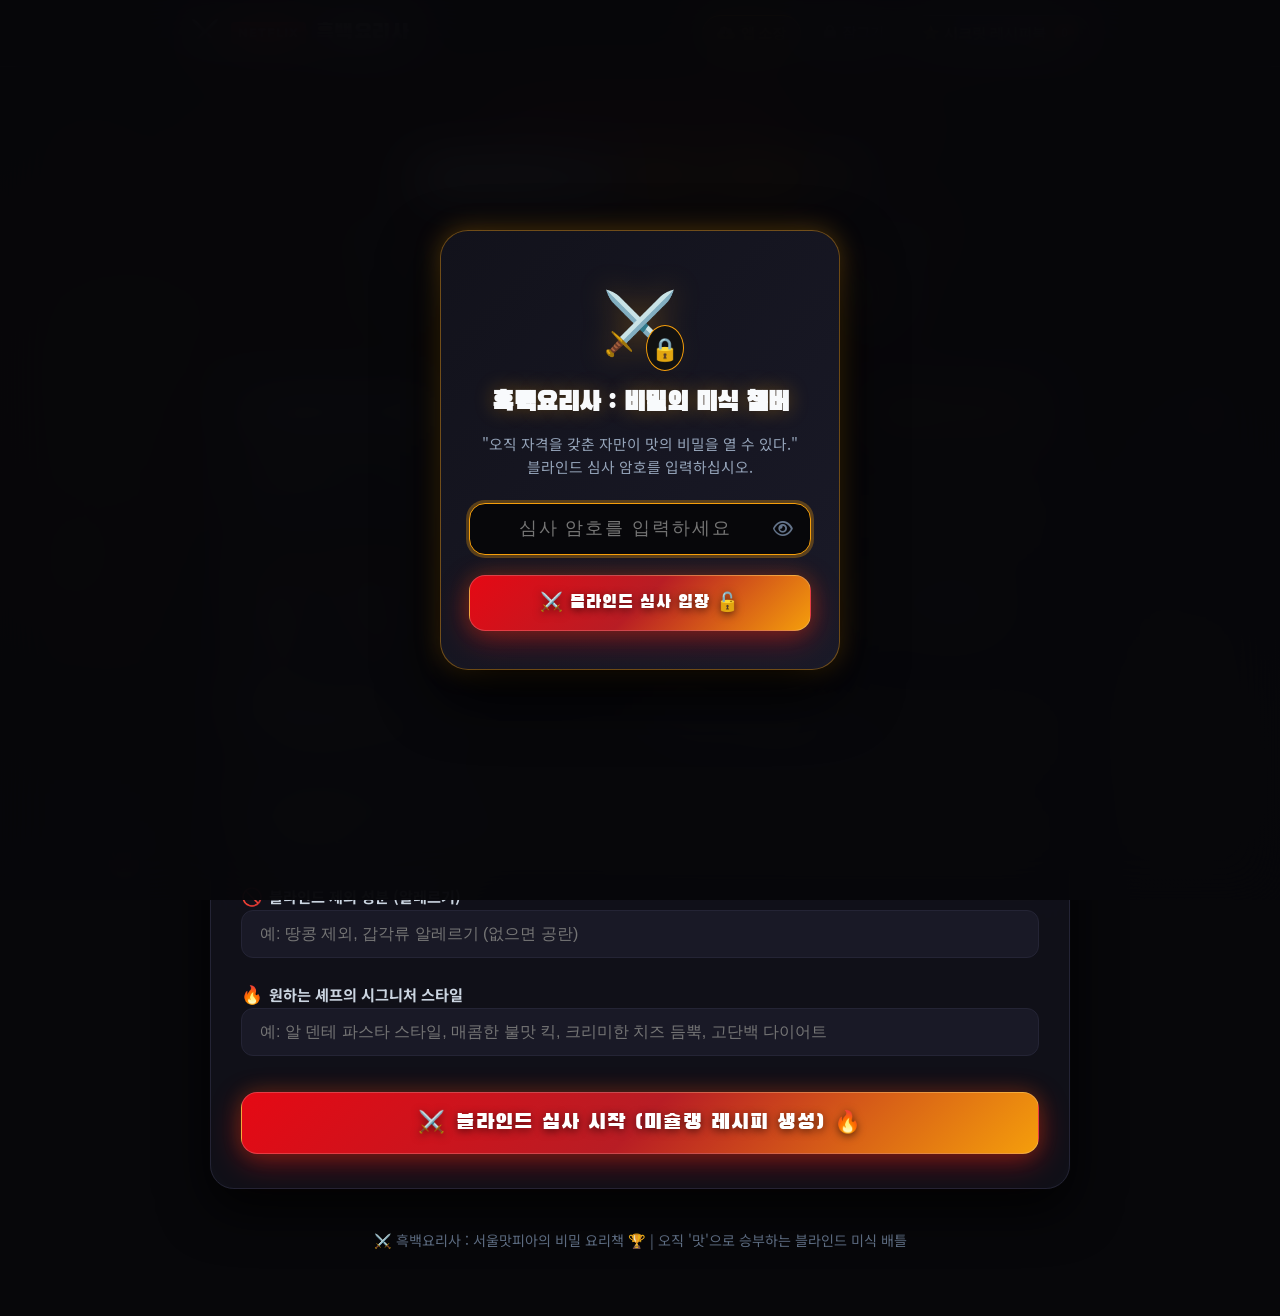
==== commit 8234e897: "feat: Change password to 1102 and remove password hint from placeholder" ====
--- a/api/templates/index.html
+++ b/api/templates/index.html
@@ -1753,7 +1753,7 @@
       
       <form id="lockForm" class="lock-form" onsubmit="return false;">
         <div class="lock-input-group">
-          <input type="password" id="appPasswordInput" class="lock-input" placeholder="심사 암호 입력 (1234)" autocomplete="current-password" required autofocus>
+          <input type="password" id="appPasswordInput" class="lock-input" placeholder="심사 암호를 입력하세요" autocomplete="current-password" required autofocus>
           <button type="button" id="togglePasswordBtn" class="btn-toggle-pw" title="암호 보기/숨기기">
             <i class="fa-regular fa-eye"></i>
           </button>
@@ -2788,7 +2788,7 @@
   });
 
   // --- 🔒 비밀번호 잠금 해제 시스템 ---
-  const CORRECT_PASSWORD = "1234";
+  const CORRECT_PASSWORD = "1102";
   const lockScreen = document.getElementById('lockScreen');
   const lockForm = document.getElementById('lockForm');
   const appPasswordInput = document.getElementById('appPasswordInput');
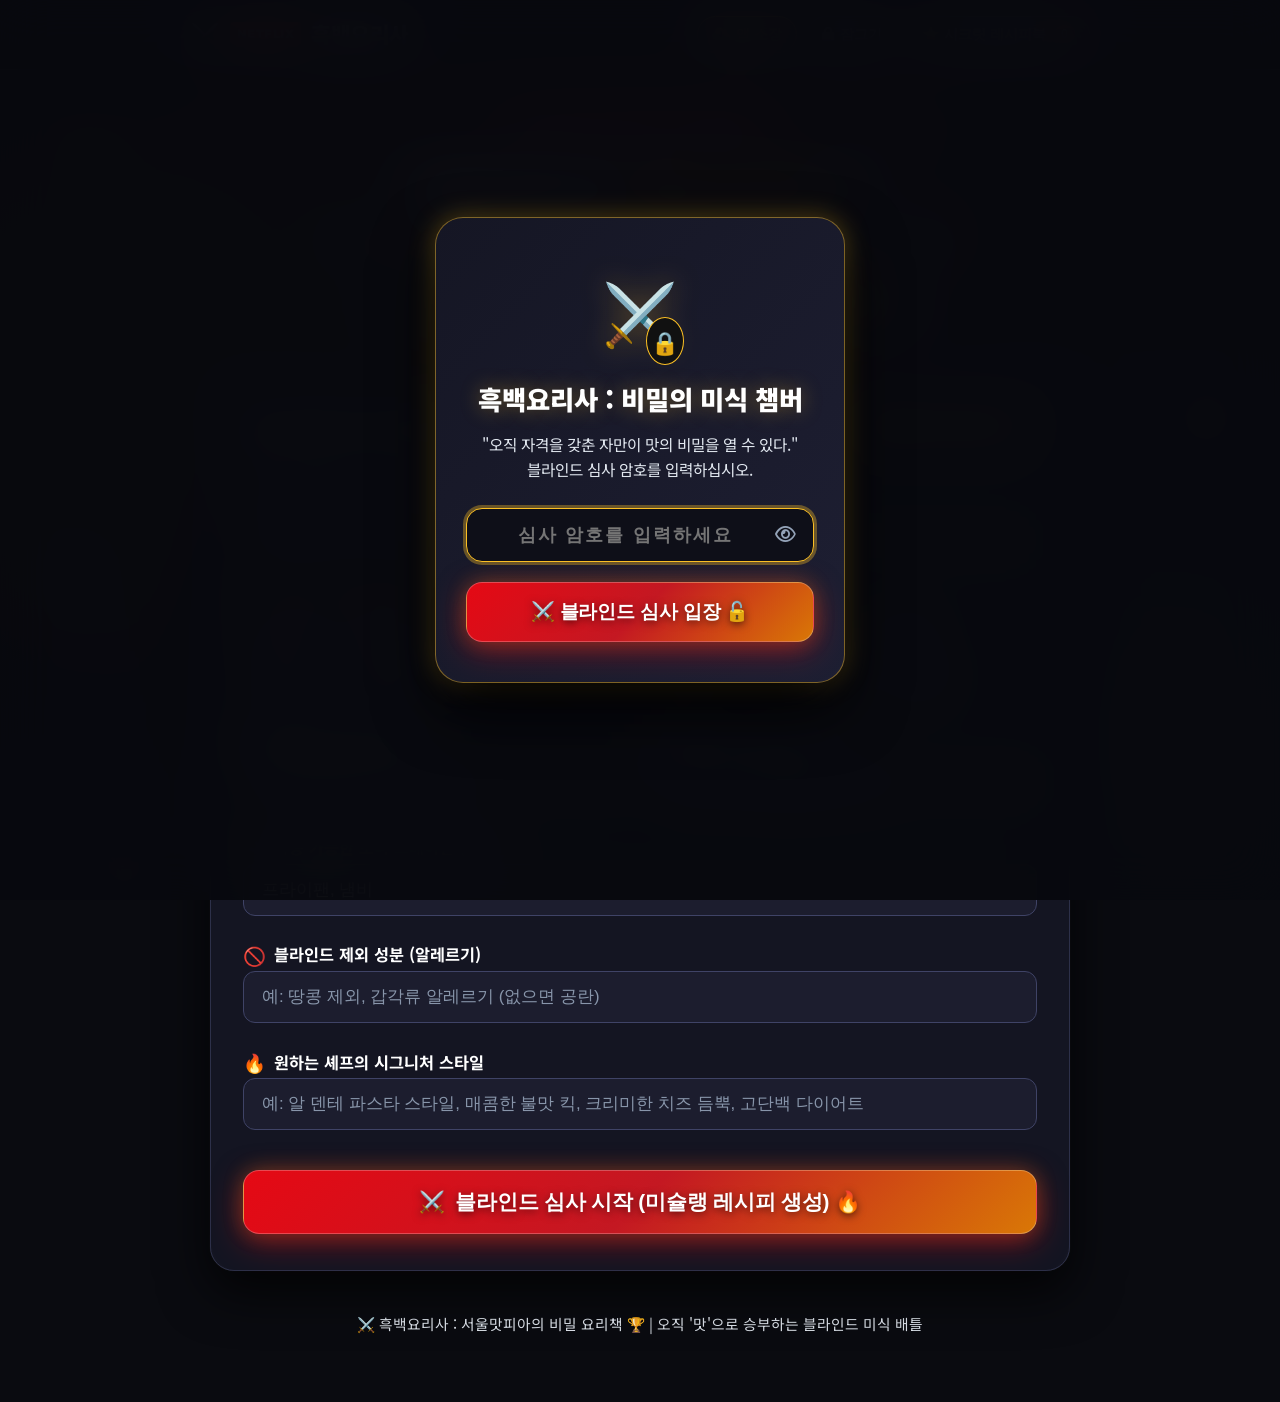
==== commit 498577fb: "fix(ui): Enhance text readability, contrast, typography and layout" ====
--- a/api/templates/index.html
+++ b/api/templates/index.html
@@ -22,46 +22,46 @@
   <!-- 넷플릭스 흑백요리사 시네마틱 다크 럭셔리 스타일 -->
   <style>
 /* ==========================================================================
-   ⚔️ NETFLIX 흑백요리사 (Culinary Class Wars) 테마 디자인 시스템
+   ⚔️ NETFLIX 흑백요리사 (Culinary Class Wars) - 고가독성 프리미엄 테마
    ========================================================================== */
 :root {
-  --bg-deep: #07070a;
-  --bg-main: #0d0d14;
-  --bg-card: rgba(18, 18, 27, 0.92);
-  --bg-card-solid: #13131e;
-  --bg-inner: #191926;
-  --bg-inner-hover: #222233;
+  --bg-deep: #0a0b10;
+  --bg-main: #0f1017;
+  --bg-card: #141522;
+  --bg-card-solid: #171827;
+  --bg-inner: #1c1d2e;
+  --bg-inner-hover: #26283d;
   
-  /* 흑백요리사 시그니처 컬러 */
-  --white-spoon: #f8fafc;
-  --white-muted: #cbd5e1;
-  --black-spoon: #09090d;
+  /* 흑백 대비 및 가독성 최적화 텍스트 */
+  --text-main: #ffffff;
+  --text-body: #f8fafc;
+  --text-sub: #e2e8f0;
+  --text-muted: #cbd5e1;
+  --text-caption: #94a3b8;
   
   /* 골드 & 넷플릭스 레드 악센트 */
-  --gold-primary: #f59e0b;
-  --gold-light: #fbbf24;
-  --gold-glow: rgba(245, 158, 11, 0.35);
-  --gold-border: rgba(245, 158, 11, 0.3);
+  --gold-primary: #fbbf24;
+  --gold-dark: #f59e0b;
+  --gold-light: #fef08a;
+  --gold-glow: rgba(251, 191, 36, 0.35);
+  --gold-border: rgba(251, 191, 36, 0.45);
   
   --netflix-red: #E50914;
-  --netflix-dark: #b81d24;
+  --netflix-bright: #ff3340;
   --netflix-glow: rgba(229, 9, 20, 0.45);
   
-  --text-main: #f8fafc;
-  --text-sub: #94a3b8;
-  --text-muted: #64748b;
-  
-  --border-subtle: #242435;
-  --border-glow: rgba(255, 255, 255, 0.12);
+  --border-subtle: #2d3049;
+  --border-strong: #3f4366;
+  --border-glow: rgba(255, 255, 255, 0.18);
   
   --radius-xl: 24px;
   --radius-lg: 16px;
   --radius-md: 12px;
   --radius-sm: 8px;
   
-  --shadow-cinema: 0 20px 50px rgba(0, 0, 0, 0.8), 0 0 1px rgba(255, 255, 255, 0.15);
-  --shadow-gold: 0 0 25px rgba(245, 158, 11, 0.35);
-  --shadow-red: 0 0 30px rgba(229, 9, 20, 0.4);
+  --shadow-cinema: 0 20px 50px rgba(0, 0, 0, 0.75), 0 0 1px rgba(255, 255, 255, 0.2);
+  --shadow-gold: 0 0 25px rgba(251, 191, 36, 0.35);
+  --shadow-red: 0 0 30px rgba(229, 9, 20, 0.45);
 }
 
 * {
@@ -71,19 +71,22 @@
 }
 
 body {
-  font-family: 'Pretendard', 'Noto Sans KR', -apple-system, BlinkMacSystemFont, sans-serif;
+  font-family: 'Pretendard', 'Noto Sans KR', -apple-system, BlinkMacSystemFont, 'Segoe UI', Roboto, sans-serif;
   background-color: var(--bg-deep);
   background-image: 
-    radial-gradient(circle at 50% 0%, rgba(229, 9, 20, 0.15), transparent 45%),
-    radial-gradient(circle at 10% 40%, rgba(245, 158, 11, 0.08), transparent 40%),
-    radial-gradient(circle at 90% 80%, rgba(255, 255, 255, 0.04), transparent 40%),
-    linear-gradient(to bottom, #07070a 0%, #0d0d14 100%);
+    radial-gradient(circle at 50% 0%, rgba(229, 9, 20, 0.18), transparent 45%),
+    radial-gradient(circle at 10% 40%, rgba(251, 191, 36, 0.1), transparent 40%),
+    radial-gradient(circle at 90% 80%, rgba(255, 255, 255, 0.05), transparent 40%),
+    linear-gradient(to bottom, #0a0b10 0%, #10111a 100%);
   background-attachment: fixed;
-  color: var(--text-main);
-  line-height: 1.6;
+  color: var(--text-body);
+  line-height: 1.7;
   min-height: 100vh;
   position: relative;
   overflow-x: hidden;
+  -webkit-font-smoothing: antialiased;
+  -moz-osx-font-smoothing: grayscale;
+  text-rendering: optimizeLegibility;
 }
 
 /* --- 흑백요리사 배경 스포트라이트 & 엠블럼 --- */
@@ -101,8 +104,8 @@
 .decor-item {
   position: absolute;
   font-size: 2.2rem;
-  opacity: 0.12;
-  filter: drop-shadow(0 0 10px rgba(255, 255, 255, 0.3));
+  opacity: 0.15;
+  filter: drop-shadow(0 0 12px rgba(255, 255, 255, 0.4));
   animation: floatCinematic 10s ease-in-out infinite alternate;
 }
 
@@ -118,9 +121,9 @@
   100% { transform: translateY(-25px) rotate(15deg) scale(1.08); }
 }
 
-/* --- 상단 내비게이션 바 (넷플릭스 글래스모피즘) --- */
+/* --- 상단 내비게이션 바 (선명한 넷플릭스 글래스) --- */
 .navbar {
-  background: rgba(13, 13, 20, 0.85);
+  background: rgba(16, 17, 26, 0.92);
   backdrop-filter: blur(16px);
   -webkit-backdrop-filter: blur(16px);
   border-bottom: 1px solid var(--border-subtle);
@@ -128,7 +131,7 @@
   position: sticky;
   top: 0;
   z-index: 100;
-  box-shadow: 0 4px 25px rgba(0, 0, 0, 0.5);
+  box-shadow: 0 4px 25px rgba(0, 0, 0, 0.6);
 }
 
 .nav-container {
@@ -143,28 +146,28 @@
   display: flex;
   align-items: center;
   gap: 10px;
-  font-family: 'Black Han Sans', 'Cinzel', sans-serif;
+  font-family: 'Pretendard', 'Noto Sans KR', sans-serif;
+  font-weight: 900;
   font-size: 1.35rem;
-  color: var(--white-spoon);
-  letter-spacing: 0.5px;
-  text-shadow: 0 2px 10px rgba(0, 0, 0, 0.8);
+  color: #ffffff;
+  letter-spacing: -0.02em;
 }
 
 .logo-tag {
   background: linear-gradient(135deg, var(--netflix-red) 0%, #b81d24 100%);
   color: #fff;
-  font-size: 0.72rem;
-  font-weight: 800;
+  font-size: 0.75rem;
+  font-weight: 900;
   padding: 2px 7px;
   border-radius: 4px;
-  letter-spacing: 1px;
+  letter-spacing: 0.5px;
   font-family: 'Montserrat', sans-serif;
 }
 
 .chef-hat {
   font-size: 1.5rem;
   display: inline-block;
-  filter: drop-shadow(0 0 8px var(--gold-glow));
+  filter: drop-shadow(0 0 10px var(--gold-glow));
 }
 
 .nav-actions {
@@ -174,9 +177,52 @@
 }
 
 .btn-cute-install {
-  background: rgba(245, 158, 11, 0.12);
-  border: 1px solid var(--gold-primary);
+  background: rgba(251, 191, 36, 0.15);
+  border: 1.5px solid var(--gold-primary);
   color: var(--gold-light);
+  padding: 8px 14px;
+  border-radius: 20px;
+  font-weight: 800;
+  font-size: 0.9rem;
+  cursor: pointer;
+  display: inline-flex;
+  align-items: center;
+  gap: 6px;
+  transition: all 0.25s ease;
+  box-shadow: 0 0 14px rgba(251, 191, 36, 0.2);
+}
+
+.btn-cute-install:hover {
+  background: var(--gold-primary);
+  color: #000000;
+  box-shadow: var(--shadow-gold);
+  transform: translateY(-2px);
+}
+
+.btn-lock-app {
+  background: rgba(255, 255, 255, 0.08);
+  border: 1px solid var(--border-strong);
+  color: var(--text-sub);
+  padding: 8px 14px;
+  border-radius: 20px;
+  font-size: 0.88rem;
+  font-weight: 700;
+  cursor: pointer;
+  display: inline-flex;
+  align-items: center;
+  gap: 6px;
+  transition: all 0.2s ease;
+}
+
+.btn-lock-app:hover {
+  background: rgba(255, 255, 255, 0.16);
+  color: #ffffff;
+}
+
+.btn-cute-bookmark {
+  background: rgba(255, 255, 255, 0.08);
+  border: 1px solid var(--border-strong);
+  color: #ffffff;
   padding: 8px 14px;
   border-radius: 20px;
   font-weight: 700;
@@ -184,63 +230,20 @@
   cursor: pointer;
   display: inline-flex;
   align-items: center;
-  gap: 6px;
-  transition: all 0.25s ease;
-  box-shadow: 0 0 12px rgba(245, 158, 11, 0.15);
-}
-
-.btn-cute-install:hover {
-  background: var(--gold-primary);
-  color: #000;
-  box-shadow: var(--shadow-gold);
-  transform: translateY(-2px);
-}
-
-.btn-lock-app {
-  background: rgba(255, 255, 255, 0.06);
-  border: 1px solid var(--border-subtle);
-  color: var(--text-sub);
-  padding: 8px 12px;
-  border-radius: 20px;
-  font-size: 0.85rem;
-  font-weight: 600;
-  cursor: pointer;
-  display: inline-flex;
-  align-items: center;
-  gap: 6px;
-  transition: all 0.2s ease;
-}
-
-.btn-lock-app:hover {
-  background: rgba(255, 255, 255, 0.12);
-  color: var(--white-spoon);
-}
-
-.btn-cute-bookmark {
-  background: rgba(255, 255, 255, 0.06);
-  border: 1px solid rgba(255, 255, 255, 0.15);
-  color: var(--white-spoon);
-  padding: 8px 14px;
-  border-radius: 20px;
-  font-weight: 700;
-  font-size: 0.88rem;
-  cursor: pointer;
-  display: inline-flex;
-  align-items: center;
   gap: 8px;
   transition: all 0.25s ease;
 }
 
 .btn-cute-bookmark:hover {
-  background: rgba(255, 255, 255, 0.15);
-  border-color: rgba(255, 255, 255, 0.3);
+  background: rgba(255, 255, 255, 0.18);
+  border-color: rgba(255, 255, 255, 0.4);
   transform: translateY(-2px);
 }
 
 .badge-cute {
   background: var(--netflix-red);
   color: #fff;
-  font-size: 0.75rem;
+  font-size: 0.78rem;
   padding: 2px 7px;
   border-radius: 10px;
   font-weight: 800;
@@ -251,41 +254,40 @@
 .container {
   max-width: 900px;
   margin: 0 auto;
-  padding: 34px 20px;
+  padding: 36px 20px;
   position: relative;
   z-index: 1;
 }
 
 .header {
   text-align: center;
-  margin-bottom: 34px;
+  margin-bottom: 36px;
 }
 
 .header-badge {
   display: inline-flex;
   align-items: center;
   gap: 8px;
-  background: rgba(229, 9, 20, 0.12);
-  color: #ff5252;
-  font-family: 'Montserrat', 'Noto Sans KR', sans-serif;
+  background: rgba(229, 9, 20, 0.16);
+  color: #ff6b6b;
   font-weight: 800;
-  font-size: 0.88rem;
-  letter-spacing: 1.5px;
-  padding: 6px 18px;
+  font-size: 0.92rem;
+  letter-spacing: 0.5px;
+  padding: 7px 20px;
   border-radius: 20px;
-  border: 1px solid rgba(229, 9, 20, 0.35);
+  border: 1.5px solid rgba(229, 9, 20, 0.45);
+  margin-bottom: 14px;
+  box-shadow: 0 0 18px rgba(229, 9, 20, 0.25);
+}
+
+.main-title {
+  font-size: 2.5rem;
+  font-weight: 900;
+  color: #ffffff;
   margin-bottom: 12px;
-  text-transform: uppercase;
-  box-shadow: 0 0 15px rgba(229, 9, 20, 0.2);
-}
-
-.main-title {
-  font-family: 'Black Han Sans', 'Cinzel', sans-serif;
-  font-size: 2.5rem;
-  color: var(--white-spoon);
-  margin-bottom: 10px;
-  letter-spacing: 0.5px;
-  text-shadow: 0 4px 20px rgba(0, 0, 0, 0.9), 0 0 30px rgba(245, 158, 11, 0.2);
+  letter-spacing: -0.03em;
+  line-height: 1.3;
+  text-shadow: 0 4px 20px rgba(0, 0, 0, 0.9);
 }
 
 .main-title .highlight-gold {
@@ -295,29 +297,31 @@
 
 .subtitle {
   color: var(--text-sub);
-  font-size: 1.05rem;
-  max-width: 620px;
+  font-size: 1.1rem;
+  font-weight: 500;
+  max-width: 660px;
   margin: 0 auto;
+  line-height: 1.65;
 }
 
 /* --- 📲 눈에 잘 띄는 홈 화면 앱 설치 배너 --- */
 .pwa-hero-banner {
   display: flex;
   justify-content: center;
-  margin: 20px auto 4px auto;
+  margin: 22px auto 6px auto;
   width: 100%;
-  max-width: 540px;
+  max-width: 560px;
 }
 
 .btn-hero-install {
   width: 100%;
-  background: linear-gradient(135deg, #181824 0%, #242436 100%);
-  color: var(--white-spoon);
+  background: linear-gradient(135deg, #1c1d2e 0%, #292b42 100%);
+  color: #ffffff;
   border: 1.5px solid var(--gold-primary);
-  padding: 14px 22px;
+  padding: 15px 24px;
   border-radius: 20px;
   font-weight: 800;
-  font-size: 1rem;
+  font-size: 1.05rem;
   display: inline-flex;
   align-items: center;
   justify-content: center;
@@ -330,8 +334,8 @@
 
 .btn-hero-install:hover {
   transform: translateY(-2px) scale(1.02);
-  background: linear-gradient(135deg, #242436 0%, #303046 100%);
-  box-shadow: 0 12px 30px rgba(245, 158, 11, 0.4);
+  background: linear-gradient(135deg, #26283d 0%, #353856 100%);
+  box-shadow: 0 12px 30px rgba(251, 191, 36, 0.45);
 }
 
 .btn-hero-install:active {
@@ -339,19 +343,18 @@
 }
 
 .pulse-icon {
-  font-size: 1.3rem;
+  font-size: 1.35rem;
   animation: bounceSoft 1.5s infinite;
 }
 
 .badge-free {
   background: var(--gold-primary);
-  color: #000;
-  font-size: 0.75rem;
+  color: #000000;
+  font-size: 0.78rem;
   font-weight: 900;
-  padding: 3px 8px;
+  padding: 3px 9px;
   border-radius: 12px;
   box-shadow: 0 2px 8px rgba(0,0,0,0.4);
-  letter-spacing: 0.5px;
 }
 
 @keyframes bounceSoft {
@@ -359,14 +362,14 @@
   50% { transform: translateY(-4px); }
 }
 
-/* --- ⚔️ 흑백요리사 글래스모피즘 카드 공통 스타일 --- */
+/* --- ⚔️ 흑백요리사 카드 공통 스타일 (고선명) --- */
 .cute-card {
   background: var(--bg-card);
   border-radius: var(--radius-xl);
-  padding: 34px 30px;
+  padding: 36px 32px;
   box-shadow: var(--shadow-cinema);
-  margin-bottom: 30px;
-  border: 1px solid var(--border-subtle);
+  margin-bottom: 32px;
+  border: 1.5px solid var(--border-subtle);
   position: relative;
   backdrop-filter: blur(20px);
   -webkit-backdrop-filter: blur(20px);
@@ -376,92 +379,92 @@
   content: "";
   position: absolute;
   top: 0;
-  left: 30px;
-  right: 30px;
+  left: 32px;
+  right: 32px;
   height: 2px;
   background: linear-gradient(90deg, transparent, var(--gold-primary), var(--netflix-red), transparent);
   border-radius: 2px;
-  opacity: 0.6;
+  opacity: 0.8;
 }
 
 .form-title-row {
   display: flex;
   justify-content: space-between;
   align-items: center;
-  margin-bottom: 24px;
+  margin-bottom: 26px;
   flex-wrap: wrap;
   gap: 12px;
 }
 
 .card-title {
-  font-family: 'Black Han Sans', 'Cinzel', sans-serif;
   font-size: 1.45rem;
-  color: var(--white-spoon);
+  font-weight: 900;
+  color: #ffffff;
   display: flex;
   align-items: center;
   gap: 10px;
-  letter-spacing: 0.5px;
+  letter-spacing: -0.02em;
 }
 
 .btn-surprise-cute {
-  background: rgba(245, 158, 11, 0.12);
-  border: 1px solid rgba(245, 158, 11, 0.4);
+  background: rgba(251, 191, 36, 0.15);
+  border: 1.5px solid rgba(251, 191, 36, 0.5);
   color: var(--gold-light);
-  padding: 8px 16px;
+  padding: 9px 18px;
   border-radius: 20px;
-  font-weight: 700;
-  font-size: 0.9rem;
+  font-weight: 800;
+  font-size: 0.92rem;
   cursor: pointer;
   display: inline-flex;
   align-items: center;
   gap: 6px;
-  box-shadow: 0 4px 12px rgba(0, 0, 0, 0.4);
+  box-shadow: 0 4px 12px rgba(0, 0, 0, 0.5);
   transition: all 0.25s ease;
 }
 
 .btn-surprise-cute:hover {
   transform: translateY(-2px) scale(1.04);
   background: var(--gold-primary);
-  color: #000;
+  color: #000000;
   box-shadow: var(--shadow-gold);
 }
 
-/* --- 폼 입력 요소 --- */
+/* --- 폼 입력 요소 (초고가독성) --- */
 .form-group {
-  margin-bottom: 22px;
+  margin-bottom: 24px;
 }
 
 .label-row {
   display: flex;
   justify-content: space-between;
   align-items: center;
-  margin-bottom: 8px;
+  margin-bottom: 10px;
 }
 
 .form-group label {
   font-weight: 700;
-  color: var(--white-muted);
-  font-size: 0.95rem;
-  display: flex;
-  align-items: center;
-  gap: 6px;
+  color: #ffffff;
+  font-size: 1.02rem;
+  display: flex;
+  align-items: center;
+  gap: 8px;
 }
 
 .icon-bubble {
-  font-size: 1.1rem;
+  font-size: 1.15rem;
 }
 
 .required-star {
-  color: var(--netflix-red);
+  color: #ff4d4f;
   font-size: 1.1rem;
 }
 
 .btn-text-clear {
   background: none;
   border: none;
-  color: var(--text-muted);
-  font-size: 0.82rem;
-  font-weight: 600;
+  color: var(--text-caption);
+  font-size: 0.85rem;
+  font-weight: 700;
   cursor: pointer;
   display: inline-flex;
   align-items: center;
@@ -470,43 +473,50 @@
 }
 
 .btn-text-clear:hover {
-  color: var(--netflix-red);
+  color: #ff6b6b;
 }
 
 input[type="text"],
 select {
   width: 100%;
-  padding: 14px 18px;
-  border: 1px solid var(--border-subtle);
+  padding: 15px 18px;
+  border: 1.5px solid var(--border-strong);
   border-radius: var(--radius-md);
-  font-size: 1rem;
-  color: var(--text-main);
+  font-size: 1.05rem;
+  font-weight: 500;
+  color: #ffffff;
   background-color: var(--bg-inner);
   transition: all 0.2s ease;
   outline: none;
 }
 
+input[type="text"]::placeholder {
+  color: var(--text-caption);
+  opacity: 0.9;
+}
+
 input[type="text"]:focus,
 select:focus {
   border-color: var(--gold-primary);
-  background-color: var(--bg-card-solid);
-  box-shadow: 0 0 0 3px rgba(245, 158, 11, 0.25);
+  background-color: #212338;
+  box-shadow: 0 0 0 3px rgba(251, 191, 36, 0.3);
 }
 
 select option {
-  background: var(--bg-card-solid);
-  color: var(--text-main);
-}
-
-/* --- 톡톡 누르는 인기 재료 칩 --- */
+  background: #171827;
+  color: #ffffff;
+  padding: 10px;
+}
+
+/* --- 인기 재료 칩 (높은 대비) --- */
 .quick-chips-wrapper {
   margin-top: 14px;
 }
 
 .chips-label {
   display: block;
-  font-size: 0.85rem;
-  font-weight: 700;
+  font-size: 0.9rem;
+  font-weight: 800;
   color: var(--gold-primary);
   margin-bottom: 10px;
 }
@@ -519,12 +529,12 @@
 
 .ingredient-chip {
   background: var(--bg-inner);
-  border: 1px solid var(--border-subtle);
+  border: 1.5px solid var(--border-strong);
   border-radius: 20px;
-  padding: 7px 14px;
-  font-size: 0.88rem;
-  font-weight: 600;
-  color: var(--text-sub);
+  padding: 8px 15px;
+  font-size: 0.92rem;
+  font-weight: 700;
+  color: #ffffff;
   cursor: pointer;
   display: inline-flex;
   align-items: center;
@@ -534,61 +544,61 @@
 
 .ingredient-chip:hover {
   background: var(--bg-inner-hover);
-  border-color: rgba(255, 255, 255, 0.25);
-  color: var(--white-spoon);
+  border-color: var(--gold-primary);
+  color: #ffffff;
   transform: translateY(-2px);
 }
 
 .ingredient-chip.chip-active {
-  background: linear-gradient(135deg, var(--gold-primary) 0%, #d97706 100%);
+  background: linear-gradient(135deg, var(--gold-primary) 0%, #f59e0b 100%);
   border-color: var(--gold-light);
   color: #000000;
-  font-weight: 800;
+  font-weight: 900;
   box-shadow: 0 0 14px var(--gold-glow);
 }
 
 .chip-emoji {
-  font-size: 1rem;
+  font-size: 1.05rem;
 }
 
 .form-row {
   display: grid;
   grid-template-columns: 1fr 1fr;
-  gap: 16px;
-}
-
-/* --- 넷플릭스 레드 & 챔피언 골드 생성 버튼 --- */
+  gap: 18px;
+}
+
+/* --- 생성 버튼 (선명한 넷플릭스 레드/골드) --- */
 .btn-cute-submit {
   width: 100%;
-  background: linear-gradient(135deg, #E50914 0%, #b81d24 50%, #f59e0b 100%);
-  color: #ffffff;
-  padding: 16px 24px;
-  font-family: 'Black Han Sans', 'Cinzel', sans-serif;
-  font-size: 1.35rem;
-  letter-spacing: 1px;
+  background: linear-gradient(135deg, #E50914 0%, #c41822 50%, #d97706 100%);
+  color: #ffffff;
+  padding: 17px 26px;
+  font-size: 1.3rem;
+  font-weight: 900;
+  letter-spacing: -0.01em;
   border-radius: var(--radius-lg);
-  border: 1px solid rgba(255, 255, 255, 0.2);
+  border: 1px solid rgba(255, 255, 255, 0.25);
   cursor: pointer;
-  box-shadow: 0 8px 30px rgba(229, 9, 20, 0.45), 0 0 20px rgba(245, 158, 11, 0.2);
+  box-shadow: 0 8px 30px rgba(229, 9, 20, 0.5), 0 0 20px rgba(251, 191, 36, 0.25);
   display: inline-flex;
   align-items: center;
   justify-content: center;
   gap: 10px;
   transition: all 0.25s cubic-bezier(0.16, 1, 0.3, 1);
-  margin-top: 14px;
+  margin-top: 16px;
   text-shadow: 0 2px 8px rgba(0,0,0,0.6);
 }
 
 .btn-cute-submit:hover {
   transform: translateY(-3px) scale(1.01);
-  box-shadow: 0 12px 35px rgba(229, 9, 20, 0.6), 0 0 25px rgba(245, 158, 11, 0.4);
+  box-shadow: 0 12px 35px rgba(229, 9, 20, 0.65), 0 0 25px rgba(251, 191, 36, 0.45);
 }
 
 .btn-cute-submit:active {
   transform: scale(0.99);
 }
 
-/* --- 블라인드 테이스팅 로딩 인디케이터 --- */
+/* --- 로딩 애니메이션 --- */
 .cute-cooking-pot {
   position: relative;
   width: 100px;
@@ -629,8 +639,8 @@
 }
 
 .loading-title {
-  font-family: 'Black Han Sans', 'Cinzel', sans-serif;
   font-size: 1.45rem;
+  font-weight: 900;
   color: var(--gold-primary);
   margin-bottom: 8px;
   text-shadow: 0 0 15px var(--gold-glow);
@@ -638,18 +648,18 @@
 
 .loading-subtext {
   color: var(--text-sub);
-  font-size: 0.95rem;
-}
-
-/* --- 3종 추천 요리 선택 탭 (서바이버 랭킹 카드) --- */
+  font-size: 1.02rem;
+}
+
+/* --- 3종 서바이버 랭킹 카드 (선명한 탭) --- */
 .recipe-selection-section {
-  margin-bottom: 28px;
+  margin-bottom: 30px;
 }
 
 .selection-title {
-  font-family: 'Black Han Sans', 'Cinzel', sans-serif;
   font-size: 1.4rem;
-  color: var(--white-spoon);
+  font-weight: 900;
+  color: #ffffff;
   margin-bottom: 16px;
   display: flex;
   align-items: center;
@@ -664,9 +674,9 @@
 
 .recipe-tab-card {
   background: var(--bg-card);
-  border: 1.5px solid var(--border-subtle);
+  border: 1.5px solid var(--border-strong);
   border-radius: var(--radius-lg);
-  padding: 18px 16px;
+  padding: 20px 18px;
   cursor: pointer;
   transition: all 0.25s cubic-bezier(0.16, 1, 0.3, 1);
   box-shadow: 0 6px 20px rgba(0, 0, 0, 0.5);
@@ -678,50 +688,49 @@
 
 .recipe-tab-card:hover {
   transform: translateY(-4px) scale(1.02);
-  border-color: rgba(245, 158, 11, 0.6);
-  box-shadow: 0 10px 25px rgba(0, 0, 0, 0.7), 0 0 15px var(--gold-glow);
+  border-color: var(--gold-primary);
+  box-shadow: 0 10px 25px rgba(0, 0, 0, 0.7), 0 0 18px var(--gold-glow);
 }
 
 .recipe-tab-card.active-tab {
   border-color: var(--gold-primary);
-  background: linear-gradient(135deg, rgba(245, 158, 11, 0.12) 0%, rgba(19, 19, 27, 0.95) 100%);
+  background: linear-gradient(135deg, rgba(251, 191, 36, 0.16) 0%, rgba(23, 24, 39, 0.95) 100%);
   box-shadow: 0 0 0 2px var(--gold-primary), var(--shadow-gold);
 }
 
 .tab-tag {
   font-family: 'Montserrat', sans-serif;
-  font-size: 0.78rem;
-  font-weight: 800;
+  font-size: 0.82rem;
+  font-weight: 900;
   color: var(--gold-light);
-  background: rgba(245, 158, 11, 0.16);
-  border: 1px solid rgba(245, 158, 11, 0.35);
-  padding: 3px 8px;
+  background: rgba(251, 191, 36, 0.2);
+  border: 1px solid rgba(251, 191, 36, 0.45);
+  padding: 4px 10px;
   border-radius: 6px;
   display: inline-block;
   margin-bottom: 10px;
   align-self: flex-start;
-  letter-spacing: 0.5px;
 }
 
 .tab-title {
-  font-family: 'Black Han Sans', 'Noto Sans KR', sans-serif;
-  font-size: 1.2rem;
-  color: var(--white-spoon);
-  margin-bottom: 8px;
+  font-size: 1.25rem;
+  font-weight: 900;
+  color: #ffffff;
+  margin-bottom: 10px;
   line-height: 1.35;
 }
 
 .tab-meta {
-  font-size: 0.82rem;
-  color: var(--text-sub);
-  display: flex;
-  gap: 10px;
+  font-size: 0.88rem;
+  color: var(--text-muted);
+  display: flex;
+  gap: 12px;
   font-weight: 600;
 }
 
-/* --- 레시피 북 스타일 상세 결과 카드 --- */
+/* --- 상세 레시피 결과 카드 (초고선명 플레이팅) --- */
 .recipe-book-card {
-  border: 1px solid var(--border-subtle);
+  border: 1.5px solid var(--border-strong);
   background: var(--bg-card);
   position: relative;
   padding-top: 36px;
@@ -731,30 +740,29 @@
   display: flex;
   justify-content: space-between;
   align-items: center;
-  margin-bottom: 20px;
+  margin-bottom: 22px;
   flex-wrap: wrap;
   gap: 12px;
 }
 
 .cute-badge {
-  background: rgba(245, 158, 11, 0.15);
+  background: rgba(251, 191, 36, 0.18);
   color: var(--gold-light);
-  font-family: 'Black Han Sans', sans-serif;
-  font-size: 0.95rem;
-  padding: 6px 14px;
+  font-weight: 900;
+  font-size: 1rem;
+  padding: 7px 16px;
   border-radius: 20px;
-  border: 1px solid var(--gold-border);
-  letter-spacing: 0.5px;
+  border: 1.5px solid var(--gold-border);
 }
 
 .btn-cute-action {
   background: var(--bg-inner);
-  border: 1px solid var(--border-subtle);
-  color: var(--text-main);
-  padding: 8px 14px;
+  border: 1.5px solid var(--border-strong);
+  color: #ffffff;
+  padding: 9px 16px;
   border-radius: 14px;
-  font-size: 0.85rem;
-  font-weight: 700;
+  font-size: 0.9rem;
+  font-weight: 800;
   cursor: pointer;
   display: inline-flex;
   align-items: center;
@@ -764,45 +772,47 @@
 
 .btn-cute-action:hover {
   background: var(--bg-inner-hover);
-  border-color: rgba(255, 255, 255, 0.3);
-  color: var(--white-spoon);
+  border-color: #ffffff;
   transform: translateY(-1px);
 }
 
 .btn-bookmarked {
-  background: rgba(229, 9, 20, 0.2) !important;
-  color: #ff5252 !important;
+  background: rgba(229, 9, 20, 0.25) !important;
+  color: #ff6b6b !important;
   border-color: var(--netflix-red) !important;
 }
 
 .menu-title {
-  font-family: 'Black Han Sans', 'Cinzel', sans-serif;
-  font-size: 2.2rem;
-  color: var(--white-spoon);
-  margin-bottom: 8px;
+  font-size: 2.3rem;
+  font-weight: 900;
+  color: #ffffff;
+  margin-bottom: 10px;
+  letter-spacing: -0.02em;
   text-shadow: 0 4px 20px rgba(0, 0, 0, 0.8);
 }
 
 .menu-desc {
   color: var(--text-sub);
-  font-size: 1.05rem;
-  margin-bottom: 16px;
+  font-size: 1.1rem;
+  font-weight: 500;
+  line-height: 1.65;
+  margin-bottom: 18px;
 }
 
 .menu-tags {
   display: flex;
-  gap: 8px;
+  gap: 10px;
   flex-wrap: wrap;
 }
 
 .tag-cute {
   background: var(--bg-inner);
-  border: 1px solid var(--border-subtle);
-  padding: 6px 14px;
+  border: 1.5px solid var(--border-strong);
+  padding: 7px 16px;
   border-radius: 20px;
-  font-size: 0.88rem;
-  font-weight: 600;
-  color: var(--white-muted);
+  font-size: 0.92rem;
+  font-weight: 700;
+  color: #ffffff;
   display: inline-flex;
   align-items: center;
   gap: 6px;
@@ -810,11 +820,11 @@
 
 /* --- 넷플릭스 시네마 유튜브 배너 --- */
 .cute-tv-card {
-  background: linear-gradient(135deg, rgba(229, 9, 20, 0.12) 0%, rgba(20, 20, 30, 0.9) 100%);
-  border: 1px solid rgba(229, 9, 20, 0.35);
+  background: linear-gradient(135deg, rgba(229, 9, 20, 0.18) 0%, rgba(26, 27, 44, 0.95) 100%);
+  border: 1.5px solid rgba(229, 9, 20, 0.45);
   border-radius: var(--radius-lg);
-  padding: 18px 22px;
-  margin: 22px 0;
+  padding: 20px 24px;
+  margin: 24px 0;
   display: flex;
   justify-content: space-between;
   align-items: center;
@@ -823,31 +833,31 @@
 }
 
 .youtube-badge {
-  color: var(--netflix-red);
-  font-weight: 800;
-  font-size: 0.9rem;
+  color: #ff4d4f;
+  font-weight: 900;
+  font-size: 0.92rem;
   margin-bottom: 4px;
   letter-spacing: 0.5px;
 }
 
 .yt-title {
-  font-size: 1.05rem;
-  font-weight: 700;
-  color: var(--white-spoon);
-  margin-bottom: 2px;
+  font-size: 1.15rem;
+  font-weight: 800;
+  color: #ffffff;
+  margin-bottom: 4px;
 }
 
 .yt-channel {
-  font-size: 0.85rem;
+  font-size: 0.92rem;
   color: var(--text-sub);
 }
 
 .btn-youtube-cute {
   background: var(--netflix-red);
-  color: #fff;
-  padding: 10px 20px;
-  font-weight: 800;
-  font-size: 0.95rem;
+  color: #ffffff;
+  padding: 12px 22px;
+  font-weight: 900;
+  font-size: 1rem;
   border-radius: 20px;
   text-decoration: none;
   flex-shrink: 0;
@@ -861,28 +871,28 @@
 .btn-youtube-cute:hover {
   transform: scale(1.05);
   background: #ff1e27;
-  color: #fff;
-}
-
-/* --- 다크 럭셔리 영양 성분 카드 --- */
+  color: #ffffff;
+}
+
+/* --- 다크 럭셔리 영양 분석 카드 (선명한 수치) --- */
 .cute-nutrition-card {
   background: var(--bg-inner);
-  border: 1px solid var(--border-subtle);
+  border: 1.5px solid var(--border-strong);
   border-radius: var(--radius-lg);
-  padding: 20px;
-  margin: 22px 0;
+  padding: 22px;
+  margin: 24px 0;
 }
 
 .nutrition-header {
   display: flex;
   justify-content: space-between;
   align-items: center;
-  margin-bottom: 14px;
+  margin-bottom: 16px;
 }
 
 .nutrition-header h3 {
-  font-family: 'Black Han Sans', sans-serif;
-  font-size: 1.25rem;
+  font-size: 1.3rem;
+  font-weight: 900;
   color: var(--gold-light);
   display: flex;
   align-items: center;
@@ -890,59 +900,60 @@
 }
 
 .calories-badge-cute {
-  background: rgba(245, 158, 11, 0.18);
+  background: rgba(251, 191, 36, 0.2);
   color: var(--gold-light);
-  font-weight: 800;
-  font-size: 1rem;
-  padding: 4px 14px;
+  font-weight: 900;
+  font-size: 1.05rem;
+  padding: 5px 16px;
   border-radius: 20px;
-  border: 1px solid var(--gold-border);
+  border: 1.5px solid var(--gold-border);
 }
 
 .nutrition-grid {
   display: grid;
   grid-template-columns: repeat(4, 1fr);
-  gap: 10px;
-  margin-bottom: 12px;
+  gap: 12px;
+  margin-bottom: 14px;
 }
 
 .cute-nutri-item {
   background: var(--bg-card-solid);
-  border: 1px solid var(--border-subtle);
+  border: 1.5px solid var(--border-strong);
   border-radius: var(--radius-md);
-  padding: 10px;
+  padding: 12px 10px;
   text-align: center;
 }
 
 .nutri-label {
   display: block;
-  font-size: 0.78rem;
+  font-size: 0.85rem;
   font-weight: 700;
   color: var(--text-muted);
-  margin-bottom: 2px;
+  margin-bottom: 4px;
 }
 
 .nutri-val {
   font-family: 'Montserrat', sans-serif;
-  font-size: 1.15rem;
-  font-weight: 800;
-  color: var(--white-spoon);
+  font-size: 1.25rem;
+  font-weight: 900;
+  color: #ffffff;
 }
 
 .nutri-summary-cute {
-  font-size: 0.88rem;
-  color: var(--text-sub);
-  background: rgba(255, 255, 255, 0.04);
-  padding: 10px 14px;
+  font-size: 0.95rem;
+  font-weight: 600;
+  color: #ffffff;
+  background: rgba(255, 255, 255, 0.06);
+  padding: 12px 16px;
   border-radius: var(--radius-sm);
-  margin-top: 8px;
-  border: 1px solid var(--border-subtle);
+  margin-top: 10px;
+  border: 1px solid var(--border-strong);
 }
 
 /* 흑백요리사 구분선 */
 .cute-divider {
   text-align: center;
-  margin: 28px 0;
+  margin: 30px 0;
   position: relative;
 }
 
@@ -953,22 +964,22 @@
   left: 0;
   right: 0;
   height: 1px;
-  background: linear-gradient(90deg, transparent, var(--border-subtle), transparent);
+  background: linear-gradient(90deg, transparent, var(--border-strong), transparent);
   z-index: 0;
 }
 
 .cute-divider span {
   background: var(--bg-card-solid);
-  padding: 4px 16px;
+  padding: 5px 18px;
   border-radius: 20px;
-  border: 1px solid var(--border-subtle);
+  border: 1px solid var(--border-strong);
   position: relative;
   z-index: 1;
-  font-size: 0.85rem;
+  font-size: 0.9rem;
   letter-spacing: 6px;
 }
 
-/* --- 재료 & 양념 그리드 --- */
+/* --- 재료 & 양념 그리드 (선명한 텍스트) --- */
 .recipe-grid {
   display: grid;
   grid-template-columns: 1fr 1fr;
@@ -976,8 +987,8 @@
 }
 
 .cute-box h3 {
-  font-family: 'Black Han Sans', 'Cinzel', sans-serif;
-  font-size: 1.25rem;
+  font-size: 1.3rem;
+  font-weight: 900;
   color: var(--gold-light);
   margin-bottom: 14px;
   display: flex;
@@ -988,18 +999,19 @@
 .cute-list {
   list-style: none;
   background: var(--bg-inner);
-  border: 1px solid var(--border-subtle);
+  border: 1.5px solid var(--border-strong);
   border-radius: var(--radius-lg);
-  padding: 12px 18px;
+  padding: 14px 20px;
 }
 
 .cute-list li {
   position: relative;
-  padding: 9px 0 9px 24px;
-  font-size: 0.95rem;
-  font-weight: 500;
-  color: var(--text-main);
-  border-bottom: 1px solid rgba(255, 255, 255, 0.06);
+  padding: 10px 0 10px 26px;
+  font-size: 1.02rem;
+  font-weight: 600;
+  color: #ffffff;
+  border-bottom: 1px solid rgba(255, 255, 255, 0.08);
+  line-height: 1.6;
 }
 
 .cute-list li:last-child {
@@ -1008,13 +1020,13 @@
 
 .cute-list li::before {
   content: "🥄";
-  font-size: 0.85rem;
+  font-size: 0.9rem;
   position: absolute;
   left: 2px;
-  top: 9px;
-}
-
-/* --- 단계별 조리 순서 --- */
+  top: 11px;
+}
+
+/* --- 단계별 조리 순서 (선명한 카드와 뱃지) --- */
 .cute-steps {
   list-style: none;
   counter-reset: cute-step;
@@ -1023,51 +1035,52 @@
 .cute-steps li {
   counter-increment: cute-step;
   position: relative;
-  padding: 16px 18px 16px 58px;
+  padding: 18px 20px 18px 62px;
   background: var(--bg-inner);
-  border: 1px solid var(--border-subtle);
+  border: 1.5px solid var(--border-strong);
   border-radius: var(--radius-md);
-  margin-bottom: 12px;
-  font-size: 0.98rem;
-  line-height: 1.6;
-  color: var(--text-main);
+  margin-bottom: 14px;
+  font-size: 1.05rem;
+  line-height: 1.75;
+  font-weight: 500;
+  color: #ffffff;
 }
 
 .cute-steps li::before {
   content: counter(cute-step);
   position: absolute;
-  left: 16px;
-  top: 16px;
-  background: linear-gradient(135deg, var(--gold-primary) 0%, #d97706 100%);
-  color: #000;
+  left: 18px;
+  top: 18px;
+  background: linear-gradient(135deg, var(--gold-primary) 0%, #f59e0b 100%);
+  color: #000000;
   font-family: 'Montserrat', sans-serif;
   font-weight: 900;
-  width: 28px;
-  height: 28px;
+  width: 30px;
+  height: 30px;
   border-radius: 50%;
   display: flex;
   align-items: center;
   justify-content: center;
-  font-size: 0.95rem;
+  font-size: 1rem;
   box-shadow: 0 0 10px var(--gold-glow);
 }
 
-/* --- 팁 & 대체 가이드 --- */
+/* --- 팁 & 대체 가이드 (고대비 하이라이트) --- */
 .tips-grid {
   display: grid;
   grid-template-columns: 1fr 1fr;
-  gap: 16px;
+  gap: 18px;
 }
 
 .cute-tip-box {
-  padding: 20px;
+  padding: 22px;
   border-radius: var(--radius-lg);
-  border: 1px solid var(--border-subtle);
+  border: 1.5px solid var(--border-strong);
 }
 
 .cute-tip-box h4 {
-  font-family: 'Black Han Sans', sans-serif;
-  font-size: 1.15rem;
+  font-size: 1.2rem;
+  font-weight: 900;
   margin-bottom: 12px;
   display: flex;
   align-items: center;
@@ -1075,19 +1088,19 @@
 }
 
 .cute-tip-box ul {
-  padding-left: 18px;
-  font-size: 0.9rem;
-  line-height: 1.6;
-  color: var(--text-sub);
+  padding-left: 20px;
+  font-size: 0.98rem;
+  line-height: 1.7;
+  color: #ffffff;
 }
 
 .cute-tip-box li {
-  margin-bottom: 6px;
+  margin-bottom: 8px;
 }
 
 .fail-proof {
-  background-color: rgba(245, 158, 11, 0.08);
-  border-color: rgba(245, 158, 11, 0.3);
+  background-color: rgba(251, 191, 36, 0.14);
+  border-color: rgba(251, 191, 36, 0.5);
 }
 
 .fail-proof h4 {
@@ -1095,37 +1108,37 @@
 }
 
 .substitute {
-  background-color: rgba(34, 197, 94, 0.08);
-  border-color: rgba(34, 197, 94, 0.3);
+  background-color: rgba(34, 197, 94, 0.14);
+  border-color: rgba(34, 197, 94, 0.5);
 }
 
 .substitute h4 {
   color: #4ade80;
 }
 
-/* --- 비밀 요리책 드로어 (다크 럭셔리) --- */
+/* --- 시크릿 레시피북 보관함 드로어 --- */
 .drawer-overlay {
   position: fixed;
   top: 0;
   left: 0;
   width: 100%;
   height: 100%;
-  background: rgba(0, 0, 0, 0.75);
-  backdrop-filter: blur(8px);
+  background: rgba(0, 0, 0, 0.8);
+  backdrop-filter: blur(10px);
   z-index: 200;
   display: flex;
   justify-content: flex-end;
 }
 
 .cute-drawer {
-  background: #101018;
-  border-left: 1px solid var(--border-subtle);
+  background: #12131f;
+  border-left: 1.5px solid var(--border-strong);
   width: 100%;
-  max-width: 440px;
+  max-width: 460px;
   height: 100%;
-  padding: 28px 22px;
+  padding: 30px 24px;
   overflow-y: auto;
-  box-shadow: -10px 0 40px rgba(0, 0, 0, 0.8);
+  box-shadow: -10px 0 40px rgba(0, 0, 0, 0.85);
   display: flex;
   flex-direction: column;
 }
@@ -1134,95 +1147,96 @@
   display: flex;
   justify-content: space-between;
   align-items: center;
-  border-bottom: 1px solid var(--border-subtle);
-  padding-bottom: 16px;
-  margin-bottom: 20px;
+  border-bottom: 1.5px solid var(--border-strong);
+  padding-bottom: 18px;
+  margin-bottom: 22px;
 }
 
 .drawer-header h2 {
-  font-family: 'Black Han Sans', 'Cinzel', sans-serif;
-  font-size: 1.4rem;
-  color: var(--white-spoon);
+  font-size: 1.45rem;
+  font-weight: 900;
+  color: #ffffff;
 }
 
 .btn-close {
   background: none;
   border: none;
-  font-size: 2rem;
+  font-size: 2.2rem;
   cursor: pointer;
-  color: var(--text-muted);
+  color: var(--text-caption);
   transition: color 0.2s;
 }
 
 .btn-close:hover {
-  color: #fff;
+  color: #ffffff;
 }
 
 .bookmark-item {
   background: var(--bg-card-solid);
-  border: 1px solid var(--border-subtle);
+  border: 1.5px solid var(--border-strong);
   border-radius: var(--radius-lg);
-  padding: 16px;
+  padding: 18px;
   margin-bottom: 14px;
   box-shadow: 0 4px 15px rgba(0, 0, 0, 0.4);
 }
 
 .bookmark-item-title {
-  font-family: 'Black Han Sans', sans-serif;
-  font-size: 1.15rem;
-  color: var(--white-spoon);
+  font-size: 1.2rem;
+  font-weight: 800;
+  color: #ffffff;
   margin-bottom: 6px;
 }
 
 .bookmark-item-meta {
-  font-size: 0.82rem;
+  font-size: 0.88rem;
   color: var(--text-sub);
   font-weight: 500;
-  margin-bottom: 12px;
+  margin-bottom: 14px;
 }
 
 .bookmark-item-actions {
   display: flex;
-  gap: 8px;
+  gap: 10px;
 }
 
 .bookmark-item-actions .load-btn {
   background: var(--gold-primary);
-  color: #000;
+  color: #000000;
   border: none;
-  padding: 6px 14px;
-  border-radius: 8px;
+  padding: 8px 16px;
+  border-radius: 10px;
   font-weight: 800;
-  font-size: 0.82rem;
+  font-size: 0.88rem;
   cursor: pointer;
 }
 
 .bookmark-item-actions .delete-btn {
-  background: rgba(255, 255, 255, 0.08);
-  color: var(--text-sub);
+  background: rgba(255, 255, 255, 0.1);
+  color: #ffffff;
   border: none;
-  padding: 6px 14px;
-  border-radius: 8px;
-  font-weight: 600;
-  font-size: 0.82rem;
+  padding: 8px 16px;
+  border-radius: 10px;
+  font-weight: 700;
+  font-size: 0.88rem;
   cursor: pointer;
 }
 
 /* --- 에러 알림 --- */
 .cute-alert {
-  background: rgba(229, 9, 20, 0.15);
-  border: 1px solid rgba(229, 9, 20, 0.4);
-  color: #ff8080;
+  background: rgba(229, 9, 20, 0.18);
+  border: 1.5px solid rgba(229, 9, 20, 0.5);
+  color: #ff9999;
   border-radius: var(--radius-lg);
-  padding: 16px 20px;
+  padding: 18px 22px;
   display: flex;
   align-items: center;
   gap: 12px;
-  font-weight: 600;
+  font-weight: 700;
+  font-size: 1.02rem;
 }
 
 .alert-icon {
-  font-size: 1.4rem;
+  font-size: 1.5rem;
 }
 
 /* --- 푸터 & 유틸리티 --- */
@@ -1232,20 +1246,20 @@
 
 .footer {
   text-align: center;
-  color: var(--text-muted);
-  font-size: 0.88rem;
+  color: var(--text-sub);
+  font-size: 0.92rem;
   margin-top: 40px;
   padding-bottom: 30px;
 }
 
-/* --- 🔒 흑백요리사 블라인드 심사관 비밀번호 잠금 화면 --- */
+/* --- 🔒 흑백요리사 블라인드 심사관 잠금 화면 --- */
 .lock-screen-overlay {
   position: fixed;
   top: 0;
   left: 0;
   width: 100vw;
   height: 100vh;
-  background: rgba(7, 7, 10, 0.95);
+  background: rgba(8, 9, 14, 0.96);
   backdrop-filter: blur(25px);
   -webkit-backdrop-filter: blur(25px);
   z-index: 99999;
@@ -1264,11 +1278,11 @@
 
 .lock-card {
   width: 100%;
-  max-width: 400px;
-  background: linear-gradient(135deg, #12121b 0%, #1a1a28 100%);
-  border: 1.5px solid rgba(245, 158, 11, 0.4);
+  max-width: 410px;
+  background: linear-gradient(135deg, #151624 0%, #1e1f33 100%);
+  border: 1.5px solid var(--gold-border);
   border-radius: 28px;
-  padding: 38px 28px;
+  padding: 40px 30px;
   text-align: center;
   box-shadow: 0 25px 60px rgba(0, 0, 0, 0.9), var(--shadow-gold);
   animation: popIn 0.4s cubic-bezier(0.16, 1, 0.3, 1);
@@ -1308,24 +1322,24 @@
   right: -6px;
   font-size: 1.4rem;
   background: #111;
-  border: 1px solid var(--gold-primary);
+  border: 1.5px solid var(--gold-primary);
   border-radius: 50%;
   padding: 4px;
 }
 
 .lock-title {
-  font-family: 'Black Han Sans', 'Cinzel', sans-serif;
   font-size: 1.65rem;
-  color: var(--white-spoon);
-  margin-bottom: 8px;
-  text-shadow: 0 0 20px rgba(245, 158, 11, 0.3);
+  font-weight: 900;
+  color: #ffffff;
+  margin-bottom: 10px;
+  text-shadow: 0 0 20px rgba(251, 191, 36, 0.35);
 }
 
 .lock-desc {
-  font-size: 0.92rem;
+  font-size: 0.98rem;
   color: var(--text-sub);
-  line-height: 1.55;
-  margin-bottom: 24px;
+  line-height: 1.6;
+  margin-bottom: 26px;
 }
 
 .lock-form {
@@ -1341,14 +1355,15 @@
 
 .lock-input {
   width: 100%;
-  height: 52px;
-  border: 1.5px solid var(--border-subtle);
+  height: 54px;
+  border: 1.5px solid var(--border-strong);
   border-radius: 16px;
   padding: 0 45px 0 16px;
-  font-size: 1.1rem;
+  font-size: 1.15rem;
+  font-weight: 600;
   text-align: center;
-  background: var(--bg-deep);
-  color: var(--white-spoon);
+  background: #0e0f18;
+  color: #ffffff;
   outline: none;
   transition: all 0.2s ease;
   letter-spacing: 2px;
@@ -1356,7 +1371,7 @@
 
 .lock-input:focus {
   border-color: var(--gold-primary);
-  box-shadow: 0 0 0 3px rgba(245, 158, 11, 0.3);
+  box-shadow: 0 0 0 3px rgba(251, 191, 36, 0.35);
 }
 
 .btn-toggle-pw {
@@ -1366,43 +1381,43 @@
   transform: translateY(-50%);
   background: none;
   border: none;
-  color: var(--text-muted);
-  font-size: 1.1rem;
+  color: var(--text-caption);
+  font-size: 1.15rem;
   cursor: pointer;
   padding: 4px;
 }
 
 .lock-error-msg {
   color: #ff6b6b;
-  font-size: 0.85rem;
-  font-weight: 700;
-  background: rgba(229, 9, 20, 0.15);
-  border: 1px solid rgba(229, 9, 20, 0.35);
+  font-size: 0.9rem;
+  font-weight: 800;
+  background: rgba(229, 9, 20, 0.2);
+  border: 1.5px solid rgba(229, 9, 20, 0.45);
   border-radius: 10px;
-  padding: 9px;
+  padding: 10px;
 }
 
 .btn-unlock {
   margin-top: 6px;
-  padding: 15px;
-  font-size: 1.15rem;
-}
-
-/* --- 📲 모바일 하단 고정 플로팅 바 (다크 럭셔리) --- */
+  padding: 16px;
+  font-size: 1.2rem;
+}
+
+/* --- 📲 모바일 하단 고정 플로팅 바 --- */
 .mobile-floating-install {
   display: none;
   position: fixed;
   bottom: 0;
   left: 0;
   right: 0;
-  background: rgba(13, 13, 20, 0.95);
+  background: rgba(18, 19, 30, 0.96);
   backdrop-filter: blur(16px);
   -webkit-backdrop-filter: blur(16px);
-  border-top: 1px solid var(--gold-border);
+  border-top: 1.5px solid var(--gold-border);
   padding: 12px 18px;
   padding-bottom: max(12px, env(safe-area-inset-bottom));
   z-index: 99990;
-  box-shadow: 0 -8px 30px rgba(0, 0, 0, 0.8);
+  box-shadow: 0 -8px 30px rgba(0, 0, 0, 0.85);
   animation: slideUpFloat 0.35s cubic-bezier(0.16, 1, 0.3, 1);
 }
 
@@ -1434,7 +1449,7 @@
   border-radius: 12px;
   flex-shrink: 0;
   box-shadow: 0 0 10px rgba(0, 0, 0, 0.5);
-  border: 1px solid rgba(255, 255, 255, 0.15);
+  border: 1.5px solid rgba(255, 255, 255, 0.2);
 }
 
 .floating-app-info {
@@ -1444,18 +1459,18 @@
 }
 
 .floating-app-info strong {
-  font-family: 'Black Han Sans', sans-serif;
-  font-size: 0.95rem;
-  color: var(--white-spoon);
+  font-size: 0.98rem;
+  font-weight: 800;
+  color: #ffffff;
   white-space: nowrap;
   overflow: hidden;
   text-overflow: ellipsis;
 }
 
 .floating-app-info span {
-  font-size: 0.78rem;
+  font-size: 0.82rem;
   color: var(--gold-primary);
-  font-weight: 600;
+  font-weight: 700;
   white-space: nowrap;
   overflow: hidden;
   text-overflow: ellipsis;
@@ -1469,12 +1484,12 @@
 }
 
 .btn-floating-install {
-  background: linear-gradient(135deg, var(--gold-primary) 0%, #d97706 100%);
+  background: linear-gradient(135deg, var(--gold-primary) 0%, #f59e0b 100%);
   color: #000000;
   border: none;
-  padding: 9px 18px;
+  padding: 10px 18px;
   border-radius: 20px;
-  font-weight: 800;
+  font-weight: 900;
   font-size: 0.95rem;
   cursor: pointer;
   box-shadow: 0 0 14px var(--gold-glow);
@@ -1484,21 +1499,21 @@
 .btn-floating-close {
   background: none;
   border: none;
-  color: var(--text-muted);
-  font-size: 1.4rem;
+  color: var(--text-caption);
+  font-size: 1.5rem;
   cursor: pointer;
   padding: 4px;
   line-height: 1;
 }
 
-/* --- 📲 PWA 설치 가이드 모달 (다크 모드) --- */
+/* --- 📲 PWA 설치 가이드 모달 --- */
 .pwa-modal-overlay {
   position: fixed;
   top: 0;
   left: 0;
   width: 100vw;
   height: 100vh;
-  background: rgba(0, 0, 0, 0.8);
+  background: rgba(0, 0, 0, 0.85);
   backdrop-filter: blur(12px);
   z-index: 999999;
   display: flex;
@@ -1509,12 +1524,12 @@
 
 .pwa-modal-card {
   width: 100%;
-  max-width: 440px;
-  background: #13131e;
+  max-width: 450px;
+  background: #171828;
   border: 1.5px solid var(--gold-border);
   border-radius: 24px;
-  padding: 26px 22px;
-  box-shadow: 0 25px 60px rgba(0,0,0,0.9), var(--shadow-gold);
+  padding: 28px 24px;
+  box-shadow: 0 25px 60px rgba(0,0,0,0.95), var(--shadow-gold);
   animation: popIn 0.3s ease;
 }
 
@@ -1522,14 +1537,14 @@
   display: flex;
   justify-content: space-between;
   align-items: center;
-  border-bottom: 1px solid var(--border-subtle);
-  padding-bottom: 12px;
+  border-bottom: 1.5px solid var(--border-strong);
+  padding-bottom: 14px;
   margin-bottom: 18px;
 }
 
 .pwa-modal-header h3 {
-  font-family: 'Black Han Sans', 'Cinzel', sans-serif;
-  font-size: 1.3rem;
+  font-size: 1.35rem;
+  font-weight: 900;
   color: var(--gold-light);
 }
 
@@ -1538,9 +1553,9 @@
   align-items: center;
   gap: 14px;
   background: var(--bg-inner);
-  border: 1px solid var(--border-subtle);
+  border: 1.5px solid var(--border-strong);
   border-radius: 16px;
-  padding: 12px 14px;
+  padding: 14px 16px;
   margin-bottom: 16px;
 }
 
@@ -1552,14 +1567,15 @@
 }
 
 .inapp-warning-box {
-  background: rgba(245, 158, 11, 0.12);
-  border: 1px solid rgba(245, 158, 11, 0.35);
+  background: rgba(251, 191, 36, 0.15);
+  border: 1.5px solid rgba(251, 191, 36, 0.45);
   border-radius: 12px;
-  padding: 10px 12px;
-  margin-bottom: 14px;
-  font-size: 0.82rem;
+  padding: 12px 14px;
+  margin-bottom: 16px;
+  font-size: 0.88rem;
+  font-weight: 600;
   color: var(--gold-light);
-  line-height: 1.45;
+  line-height: 1.5;
   display: flex;
   align-items: flex-start;
   gap: 8px;
@@ -1567,28 +1583,29 @@
 
 .install-guide-box {
   background: var(--bg-inner);
-  border: 1px solid var(--border-subtle);
+  border: 1.5px solid var(--border-strong);
   border-radius: 16px;
-  padding: 16px;
-  margin-bottom: 12px;
-  font-size: 0.9rem;
+  padding: 18px;
+  margin-bottom: 14px;
+  font-size: 0.95rem;
 }
 
 .install-guide-box h4 {
-  font-family: 'Black Han Sans', sans-serif;
-  font-size: 1.05rem;
-  color: var(--white-spoon);
+  font-size: 1.1rem;
+  font-weight: 900;
+  color: #ffffff;
   margin-bottom: 10px;
 }
 
 .guide-steps {
   padding-left: 18px;
-  line-height: 1.6;
-  color: var(--text-sub);
+  line-height: 1.7;
+  color: #ffffff;
+  font-weight: 500;
 }
 
 .guide-steps li {
-  margin-bottom: 6px;
+  margin-bottom: 8px;
 }
 
 /* 모바일 화면에서 하단 플로팅 배너 노출 */
@@ -1597,11 +1614,11 @@
     display: block;
   }
   body {
-    padding-bottom: 75px;
-  }
-}
-
-/* --- 완벽 모바일 최적화 미디어 쿼리 --- */
+    padding-bottom: 80px;
+  }
+}
+
+/* --- 모바일 최적화 미디어 쿼리 --- */
 @media (max-width: 768px) {
   html, body {
     overflow-x: hidden;
@@ -1609,40 +1626,40 @@
   }
 
   .container {
-    padding: 20px 14px;
+    padding: 22px 14px;
   }
 
   .navbar {
-    padding: 10px 14px;
+    padding: 12px 16px;
   }
 
   .logo {
-    font-size: 1.1rem;
+    font-size: 1.15rem;
     gap: 6px;
   }
 
   .main-title {
-    font-size: 1.65rem;
+    font-size: 1.75rem;
     line-height: 1.35;
   }
 
   .subtitle {
-    font-size: 0.88rem;
+    font-size: 0.95rem;
   }
 
   .cute-card {
-    padding: 22px 16px;
+    padding: 24px 16px;
   }
 
   .card-title {
-    font-size: 1.25rem;
+    font-size: 1.3rem;
   }
 
   .form-row,
   .recipe-grid,
   .tips-grid {
     grid-template-columns: 1fr;
-    gap: 14px;
+    gap: 16px;
   }
 
   .recipe-tabs-grid {
@@ -1666,23 +1683,23 @@
   .btn-cute-action {
     width: 100%;
     justify-content: center;
-    padding: 8px 10px;
+    padding: 10px 12px;
   }
 
   .menu-title {
-    font-size: 1.55rem;
+    font-size: 1.65rem;
   }
 
   .nutrition-grid {
     grid-template-columns: repeat(2, 1fr);
-    gap: 8px;
+    gap: 10px;
   }
 
   .cute-tv-card {
     flex-direction: column;
     align-items: stretch;
     gap: 14px;
-    padding: 16px;
+    padding: 18px;
   }
 
   .btn-youtube-cute {
@@ -1694,7 +1711,7 @@
 
 @media (max-width: 400px) {
   .logo-text {
-    font-size: 0.95rem;
+    font-size: 1rem;
   }
   .btn-cute-bookmark span:first-child {
     display: none;
@@ -1702,10 +1719,10 @@
   .btn-cute-install,
   .btn-cute-bookmark {
     padding: 6px 10px;
-    font-size: 0.8rem;
+    font-size: 0.82rem;
   }
   .main-title {
-    font-size: 1.45rem;
+    font-size: 1.55rem;
   }
 }
 
